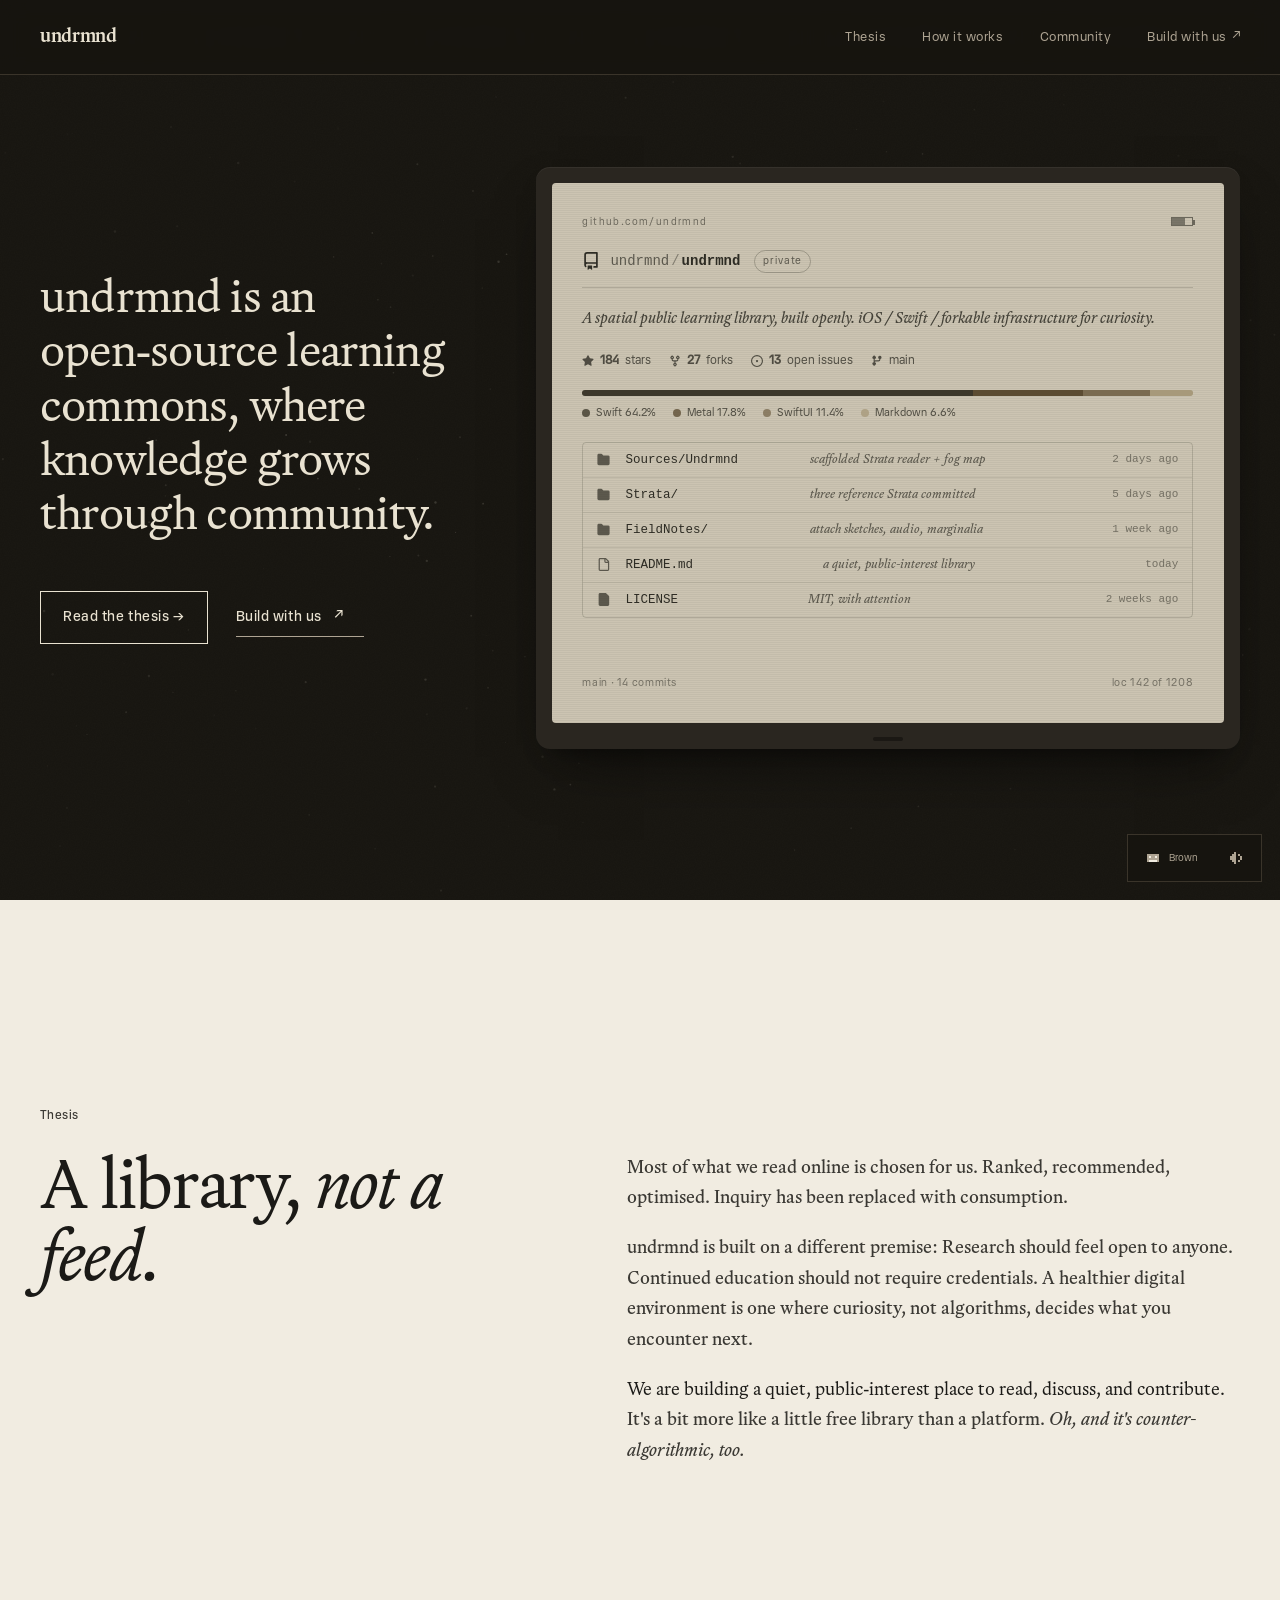
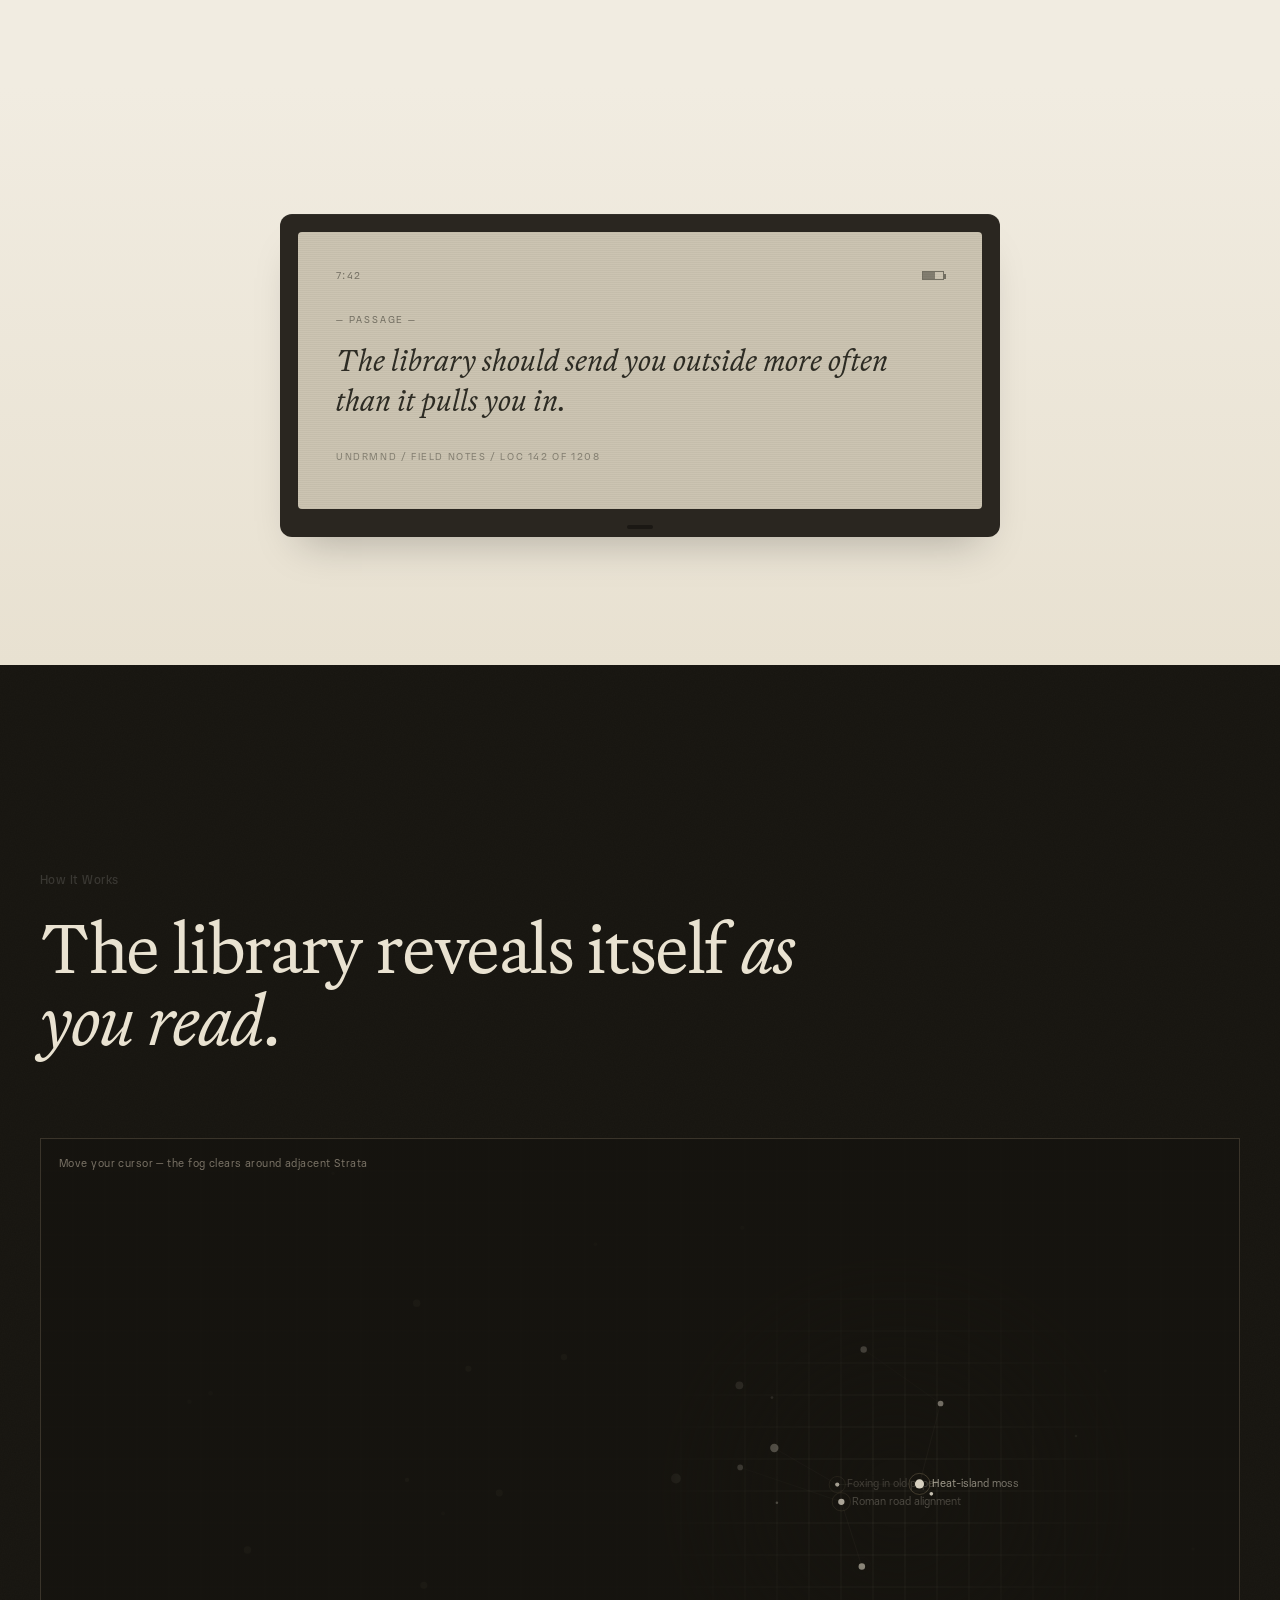
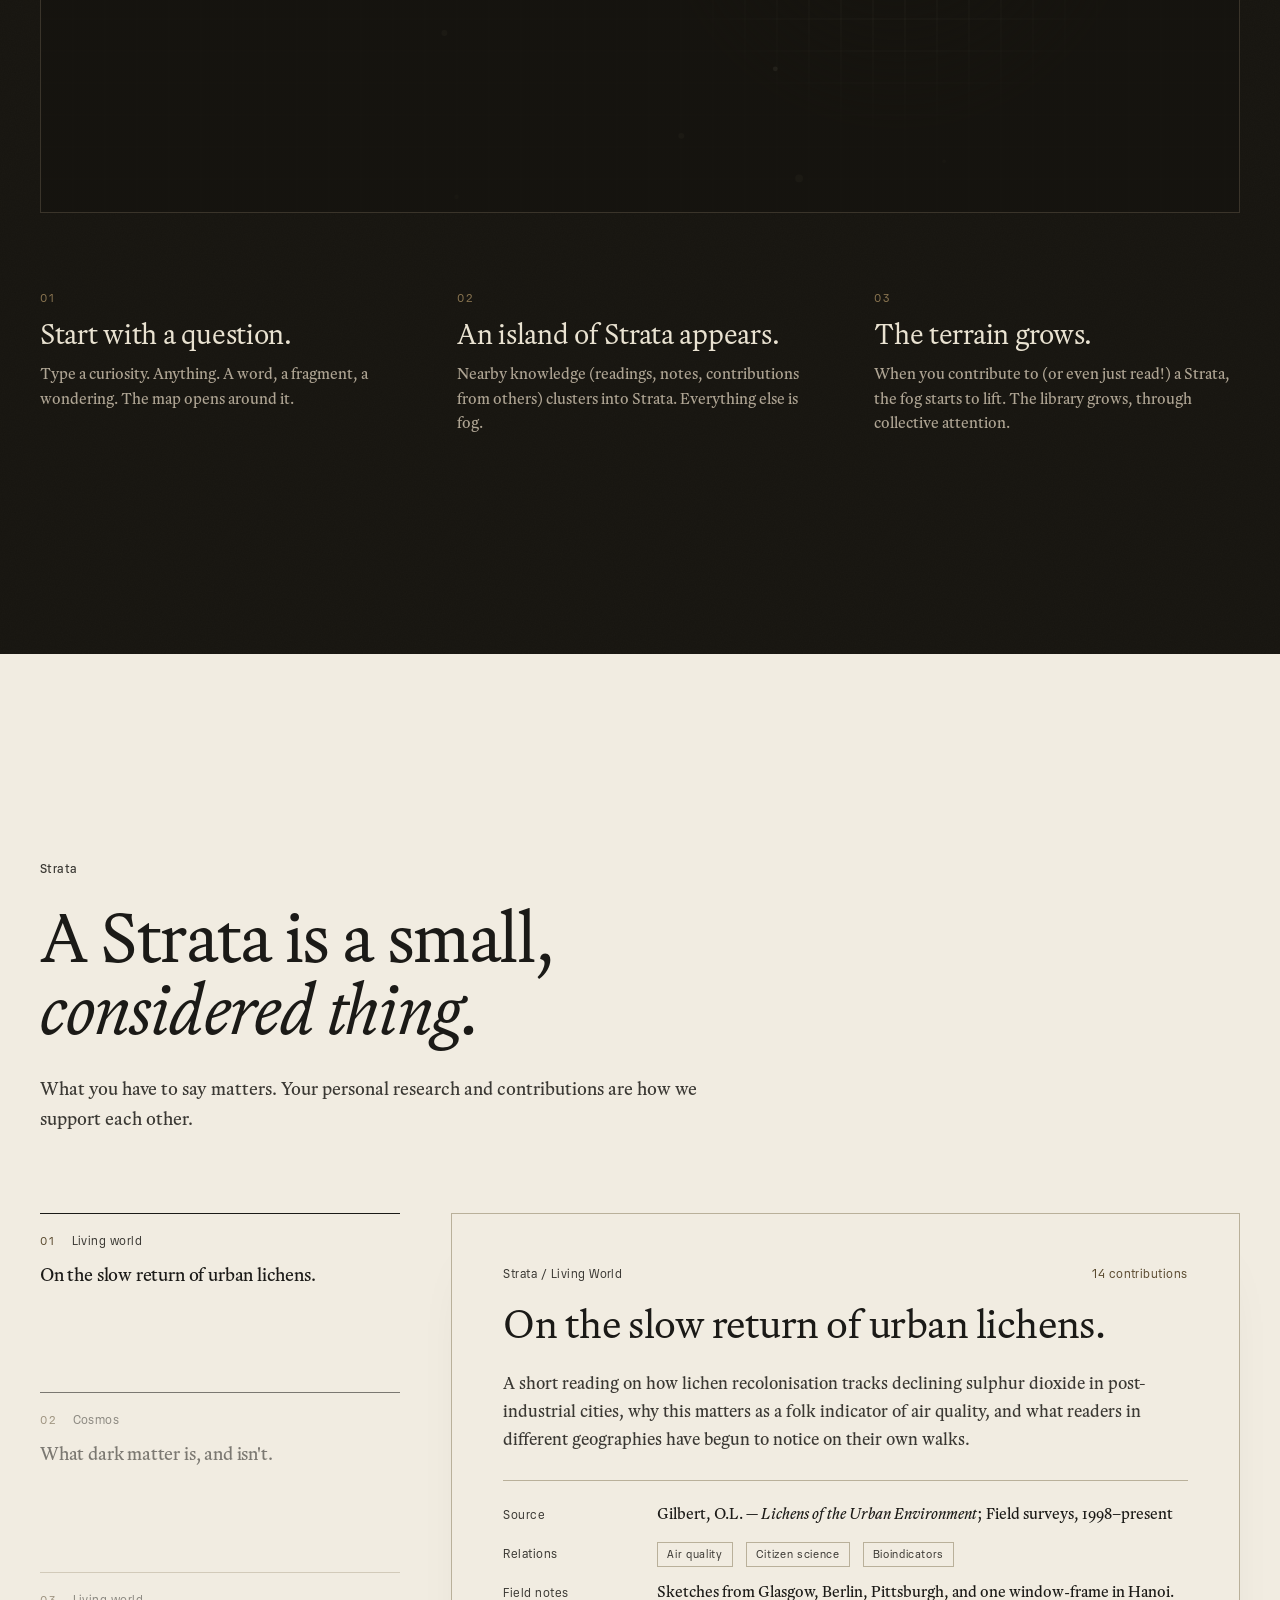
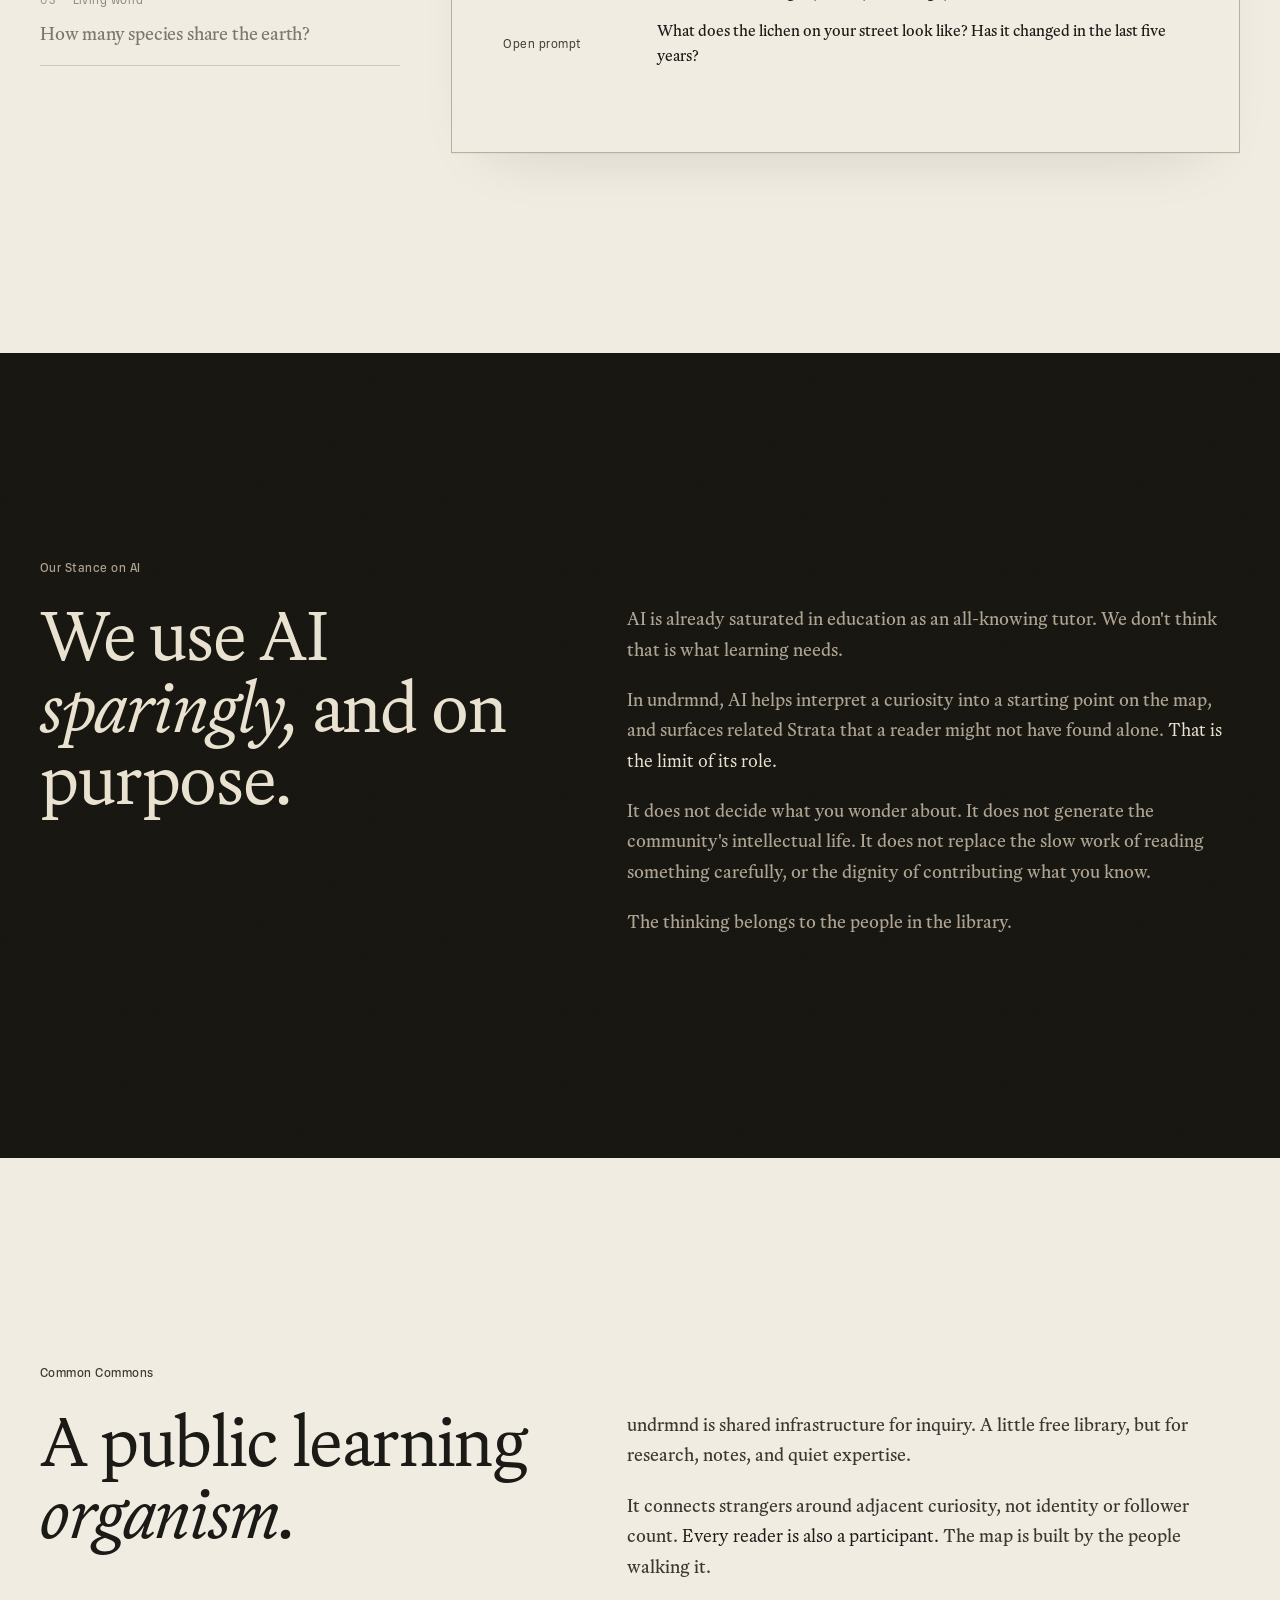
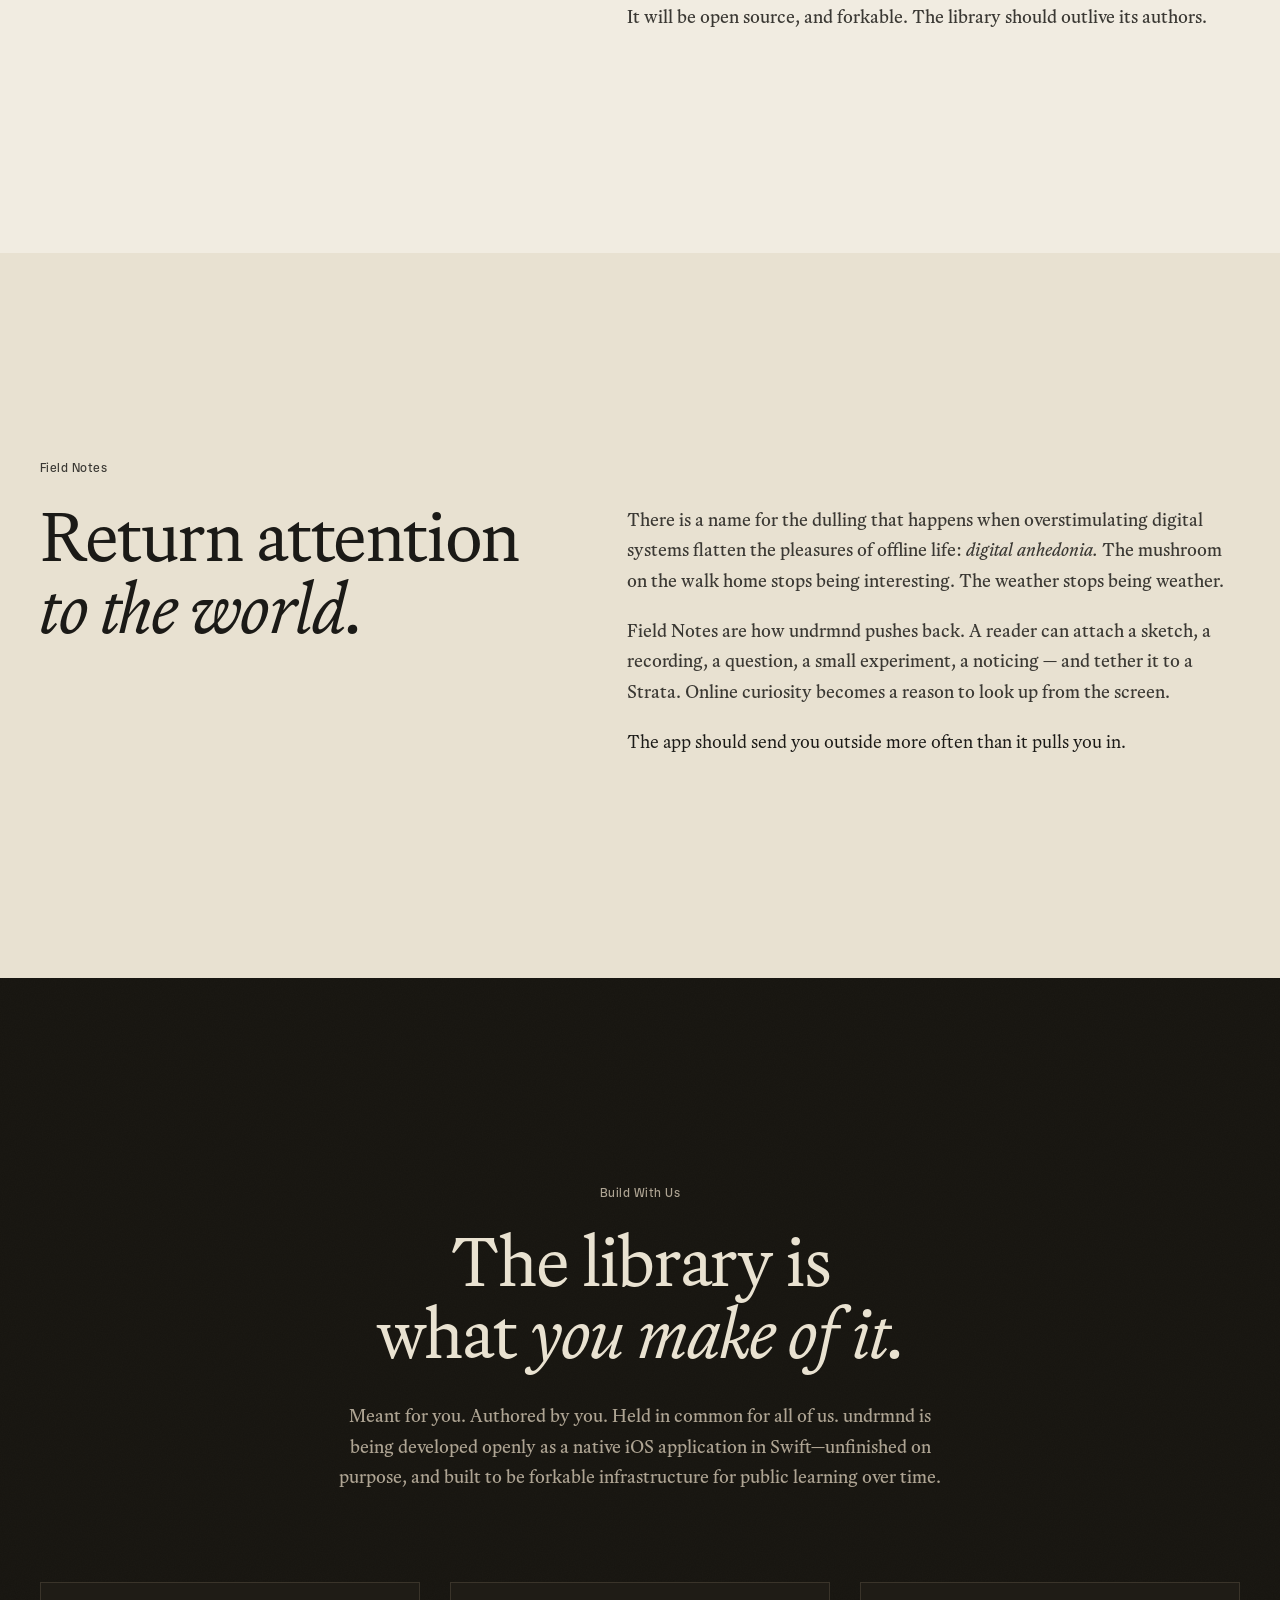
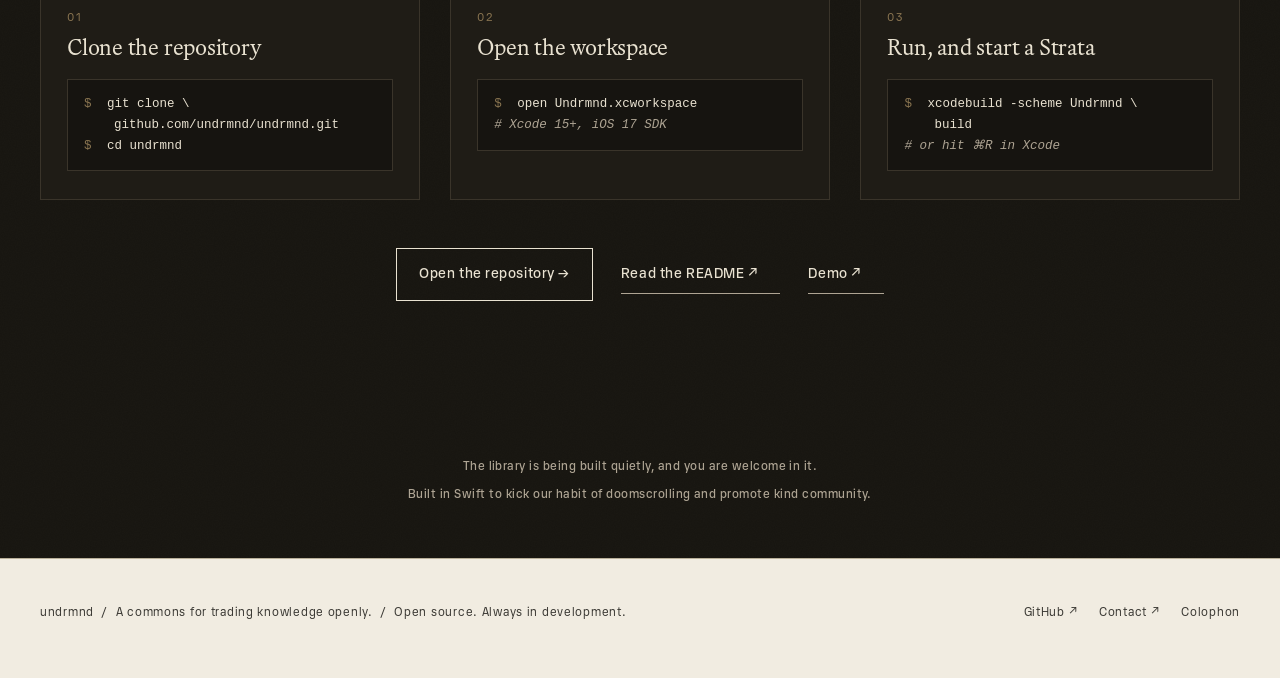
==== index.html @ 3b2a90cb "Initial commit for marketing site" ====
<!doctype html>
<html lang="en">
<head>
  <meta charset="utf-8" />
  <meta name="viewport" content="width=device-width, initial-scale=1" />
  <meta author="Erica Remmele" />
  <title>undrmnd « a public learning commons</title>
  <meta name="description" content="Knowledge should be free and accessible. Undrmnd is a counter-algorithmic tool to build a common commons. Fork it, add to it, rewrite it." />
  <meta property="og:title" content="undrmnd « a public learning commons" />
  <meta property="og:description" content="Knowledge should be free and accessible. A counter-algorithmic tool to build a common commons. Built in Swift." />
  <meta property="og:type" content="website" />
  <link rel="preload" as="font" type="font/woff2" href="./fonts/MDLorien-Book.woff2" crossorigin />
  <link rel="preload" as="font" type="font/woff2" href="./fonts/MDLorien-Regular.woff2" crossorigin />
  <link rel="preload" as="font" type="font/woff2" href="./fonts/MDUI-Regular.woff2" crossorigin />
  <link rel="stylesheet" href="./styles.css" />
  <link rel="icon" type="image/x-icon" href="./favicon.ico">
</head>
<body>

<!-- ===== Header ===== -->
<header class="site-header" id="site-header">
  <div class="container">
    <nav class="nav" aria-label="Primary">
      <a href="#top" class="logo" aria-label="undrmnd home">undrmnd</a>
      <div class="nav-links" role="list">
        <a href="#thesis">Thesis</a>
        <a href="#how">How it works</a>
        <a href="#community">Community</a>
        <a href="#build" class="gh">Build with us <span class="nav-arrow">↗</span></a>
      </div>
    </nav>
  </div>
</header>

<!-- //////// Hero //////// -->
<section class="hero" id="top">
  <canvas id="hero-fog" aria-hidden="true"></canvas>
  <div class="container">
    <div class="hero-grid">
      <div class="hero-text">

        <h1 class="hero-blurb reveal">
          undrmnd is an open&#8209;source learning commons, where knowledge grows through community.</span>
        </h1>

        <div class="cta-row reveal">
          <a class="btn btn-on-dark" href="#thesis">Read the thesis →</a>
          <a class="btn btn-ghost btn-on-dark" href="#build">Build with us <span class="nav-arrow">↗</span></a>
        </div>
      </div>

      <div class="hero-kindle reveal" aria-label="Repository preview">
        <div class="kindle">
          <div class="kindle-screen">
            <div class="k-status">
              <span>github.com/undrmnd</span>
              <span class="k-batt"><span class="k-batt-bar" style="width:62%"></span></span>
            </div>

            <div class="k-repo-head">
              <!-- repo octicon -->
              <svg class="k-octicon" viewBox="0 0 16 16" aria-hidden="true" fill="currentColor">
                <path d="M2 2.5A2.5 2.5 0 0 1 4.5 0h8.75a.75.75 0 0 1 .75.75v12.5a.75.75 0 0 1-.75.75h-2.5a.75.75 0 0 1 0-1.5h1.75v-2h-8a1 1 0 0 0-.714 1.7.75.75 0 1 1-1.072 1.05A2.495 2.495 0 0 1 2 11.5Zm10.5-1h-8a1 1 0 0 0-1 1v6.708A2.49 2.49 0 0 1 4.5 9h8ZM5 12.25a.25.25 0 0 1 .25-.25h3.5a.25.25 0 0 1 .25.25v3.25a.25.25 0 0 1-.4.2l-1.45-1.087a.25.25 0 0 0-.3 0L5.4 15.7a.25.25 0 0 1-.4-.2Z"/>
              </svg>
              <span class="k-repo-path"><span class="k-org">undrmnd</span><span class="k-slash">/</span><span class="k-name">undrmnd</span></span>
              <span class="k-repo-vis">private</span>
            </div>

            <p class="k-desc">A spatial public learning library, built openly. iOS / Swift / forkable infrastructure for curiosity.</p>

            <div class="k-meta-row">
              <span class="k-stat">
                <svg viewBox="0 0 16 16" fill="currentColor" aria-hidden="true"><path d="M8 .25a.75.75 0 0 1 .673.418l1.882 3.815 4.21.612a.75.75 0 0 1 .416 1.279l-3.046 2.97.719 4.192a.75.75 0 0 1-1.088.791L8 12.347l-3.766 1.98a.75.75 0 0 1-1.088-.79l.72-4.194L.818 6.374a.75.75 0 0 1 .416-1.28l4.21-.611L7.327.668A.75.75 0 0 1 8 .25Z"/></svg>
                <strong>184</strong> stars
              </span>
              <span class="k-stat">
                <svg viewBox="0 0 16 16" fill="currentColor" aria-hidden="true"><path d="M5 5.372v.878c0 .414.336.75.75.75h4.5a.75.75 0 0 0 .75-.75v-.878a2.25 2.25 0 1 1 1.5 0v.878a2.25 2.25 0 0 1-2.25 2.25h-1.5v2.128a2.251 2.251 0 1 1-1.5 0V8.5h-1.5A2.25 2.25 0 0 1 3.5 6.25v-.878a2.25 2.25 0 1 1 1.5 0ZM5 3.25a.75.75 0 1 0-1.5 0 .75.75 0 0 0 1.5 0Zm6.75.75a.75.75 0 1 0 0-1.5.75.75 0 0 0 0 1.5Zm-3 8.75a.75.75 0 1 0-1.5 0 .75.75 0 0 0 1.5 0Z"/></svg>
                <strong>27</strong> forks
              </span>
              <span class="k-stat">
                <svg viewBox="0 0 16 16" fill="currentColor" aria-hidden="true"><path d="M8 9.5a1.5 1.5 0 1 0 0-3 1.5 1.5 0 0 0 0 3Z"/><path d="M8 0a8 8 0 1 1 0 16A8 8 0 0 1 8 0ZM1.5 8a6.5 6.5 0 1 0 13 0 6.5 6.5 0 0 0-13 0Z"/></svg>
                <strong>13</strong> open issues
              </span>
              <span class="k-stat">
                <svg viewBox="0 0 16 16" fill="currentColor" aria-hidden="true"><path d="M9.5 3.25a2.25 2.25 0 1 1 3 2.122V6A2.5 2.5 0 0 1 10 8.5H6a1 1 0 0 0-1 1v.128a2.251 2.251 0 1 1-1.5 0V5.372a2.25 2.25 0 1 1 1.5 0v1.836A2.493 2.493 0 0 1 6 7h4a1 1 0 0 0 1-1v-.628A2.25 2.25 0 0 1 9.5 3.25Z"/></svg>
                main
              </span>
            </div>

            <div>
              <div class="k-lang-bar" aria-hidden="true">
                <span style="width:64%; background:#3a3527;"></span>
                <span style="width:18%; background:#5a4a2f;"></span>
                <span style="width:11%; background:#7a6a4e;"></span>
                <span style="width:7%;  background:#a99a7a;"></span>
              </div>
              <div class="k-lang-legend">
                <span><span class="dot" style="background:#3a3527;"></span>Swift 64.2%</span>
                <span><span class="dot" style="background:#5a4a2f;"></span>Metal 17.8%</span>
                <span><span class="dot" style="background:#7a6a4e;"></span>SwiftUI 11.4%</span>
                <span><span class="dot" style="background:#a99a7a;"></span>Markdown 6.6%</span>
              </div>
            </div>

            <div class="k-tree" role="list" aria-label="Recent activity">
              <div class="k-tree-row" role="listitem">
                <svg viewBox="0 0 16 16" fill="currentColor" aria-hidden="true"><path d="M.513 1.513A1.75 1.75 0 0 1 1.75 1h3.5c.55 0 1.07.26 1.4.7l.9 1.2a.25.25 0 0 0 .2.1H13.75A1.75 1.75 0 0 1 15.5 4.75v8.5A1.75 1.75 0 0 1 13.75 15H2.25A1.75 1.75 0 0 1 .5 13.25V2.75c0-.464.184-.91.513-1.237Z"/></svg>
                <span class="k-tree-name">Sources/Undrmnd</span>
                <span class="k-tree-msg">scaffolded Strata reader + fog map</span>
                <span class="k-tree-time">2 days ago</span>
              </div>
              <div class="k-tree-row" role="listitem">
                <svg viewBox="0 0 16 16" fill="currentColor" aria-hidden="true"><path d="M.513 1.513A1.75 1.75 0 0 1 1.75 1h3.5c.55 0 1.07.26 1.4.7l.9 1.2a.25.25 0 0 0 .2.1H13.75A1.75 1.75 0 0 1 15.5 4.75v8.5A1.75 1.75 0 0 1 13.75 15H2.25A1.75 1.75 0 0 1 .5 13.25V2.75c0-.464.184-.91.513-1.237Z"/></svg>
                <span class="k-tree-name">Strata/</span>
                <span class="k-tree-msg">three reference Strata committed</span>
                <span class="k-tree-time">5 days ago</span>
              </div>
              <div class="k-tree-row" role="listitem">
                <svg viewBox="0 0 16 16" fill="currentColor" aria-hidden="true"><path d="M.513 1.513A1.75 1.75 0 0 1 1.75 1h3.5c.55 0 1.07.26 1.4.7l.9 1.2a.25.25 0 0 0 .2.1H13.75A1.75 1.75 0 0 1 15.5 4.75v8.5A1.75 1.75 0 0 1 13.75 15H2.25A1.75 1.75 0 0 1 .5 13.25V2.75c0-.464.184-.91.513-1.237Z"/></svg>
                <span class="k-tree-name">FieldNotes/</span>
                <span class="k-tree-msg">attach sketches, audio, marginalia</span>
                <span class="k-tree-time">1 week ago</span>
              </div>
              <div class="k-tree-row" role="listitem">
                <svg viewBox="0 0 16 16" fill="currentColor" aria-hidden="true"><path d="M2 1.75C2 .784 2.784 0 3.75 0h6.586c.464 0 .909.184 1.237.513l2.914 2.914c.329.328.513.773.513 1.237v9.586A1.75 1.75 0 0 1 13.25 16h-9.5A1.75 1.75 0 0 1 2 14.25Zm1.75-.25a.25.25 0 0 0-.25.25v12.5a.25.25 0 0 0 .25.25h9.5a.25.25 0 0 0 .25-.25V6h-2.75A1.75 1.75 0 0 1 9 4.25V1.5Zm6.75.062V4.25c0 .138.112.25.25.25h2.688l-.011-.013-2.914-2.914-.013-.011Z"/></svg>
                <span class="k-tree-name">README.md</span>
                <span class="k-tree-msg">a quiet, public-interest library</span>
                <span class="k-tree-time">today</span>
              </div>
              <div class="k-tree-row" role="listitem">
                <svg viewBox="0 0 16 16" fill="currentColor" aria-hidden="true"><path d="M2 1.75C2 .784 2.784 0 3.75 0h6.586c.464 0 .909.184 1.237.513l2.914 2.914c.329.328.513.773.513 1.237v9.586A1.75 1.75 0 0 1 13.25 16h-9.5A1.75 1.75 0 0 1 2 14.25Z"/></svg>
                <span class="k-tree-name">LICENSE</span>
                <span class="k-tree-msg">MIT, with attention</span>
                <span class="k-tree-time">2 weeks ago</span>
              </div>
            </div>

            <div class="k-foot">
              <span>main · 14 commits</span>
              <span>loc 142 of 1208</span>
            </div>
          </div>
        </div>
      </div>
    </div>
  </div>
</section>

<!-- //////// Thesis //////// -->
<section id="thesis">
  <div class="container">
    <div class="section-head">
      <span class="label">Thesis</span>
    </div>
    <div class="two-col">
      <h2 class="section-title reveal">A library, <span class="it">not a feed.</span></h2>
      <div class="section-body reveal">
        <p>Most of what we read online is chosen for us. Ranked, recommended, optimised. Inquiry has been replaced with consumption.</p>
        <p>undrmnd is built on a different premise: Research should feel open to anyone. Continued education should not require credentials. A healthier digital environment is one where curiosity, not algorithms, decides what you encounter next.</p>
        <p><strong>We are building a quiet, public&#8209;interest place to read, discuss, and contribute.</strong> It's a bit more like a little free library than a platform. <i>Oh, and it's counter-algorithmic, too.</i></p>
      </div>
    </div>
  </div>
</section>

<!-- //////// Paperwhite Interstitial //////// -->
<section class="paperwhite" id="paperwhite" aria-label="A note on attention">
  <div class="container">
    <div class="paperwhite-frame">
      <div class="pw-screen">
        <div class="pw-status">
          <span class="pw-time">7:42</span>
          <span class="pw-batt">
            <span class="pw-batt-bar" style="width:62%"></span>
          </span>
        </div>
        <p class="pw-eyebrow">— passage —</p>
        <p class="pw-quote">
          <em>The library should send you outside more often than it pulls you in.</em>
        </p>
        <p class="pw-meta">undrmnd / field notes / loc 142 of 1208</p>
      </div>
    </div>
  </div>
</section>

<!-- //////// How it works ayooo //////// -->
<section id="how" class="howitworks dark">
  <div class="container">
    <div class="section-head">
      <span class="label">How It Works</span>
    </div>
    <h2 class="section-title reveal">The library reveals itself <span class="it">as you read.</span></h2>

    <div class="canvas-wrap reveal" id="map-wrap">
      <canvas id="map"></canvas>
      <div class="canvas-hint">Move your cursor — the fog clears around adjacent Strata</div>
    </div>

    <div class="steps">
      <div class="step reveal">
        <div class="num">01</div>
        <h3>Start with a question.</h3>
        <p>Type a curiosity. Anything. A word, a fragment, a wondering. The map opens around it.</p>
      </div>
      <div class="step reveal">
        <div class="num">02</div>
        <h3>An island of Strata appears.</h3>
        <p>Nearby knowledge (readings, notes, contributions from others) clusters into Strata. Everything else is fog.</p>
      </div>
      <div class="step reveal">
        <div class="num">03</div>
        <h3>The terrain grows.</h3>
        <p>When you contribute to (or even just read!) a Strata, the fog starts to lift. The library grows, through collective attention.</p>
      </div>
    </div>
  </div>
</section>

<!-- //////// Strata anatomy cards //////// -->
<section id="strata">
  <div class="container">
    <div class="section-head">
      <span class="label">Strata</span>
    </div>
    <div class="strata-intro">
      <h2 class="section-title reveal">A Strata is a small, <span class="it">considered thing.</span></h2>
      <p class="section-body reveal" style="margin-top:24px;">
        What you have to say matters. Your personal research and contributions are how we support each other.
      </p>
    </div>

    <div class="strata-stack reveal" id="strata-stack" data-active="0">
      <button class="strata-tab" data-i="0" aria-pressed="true">
        <span class="strata-tab-num">01</span>
        <span class="strata-tab-cat">Living world</span>
        <span class="strata-tab-title">On the slow return of urban lichens.</span>
      </button>
      <button class="strata-tab" data-i="1" aria-pressed="false">
        <span class="strata-tab-num">02</span>
        <span class="strata-tab-cat">Cosmos</span>
        <span class="strata-tab-title">What dark matter is, and isn't.</span>
      </button>
      <button class="strata-tab" data-i="2" aria-pressed="false">
        <span class="strata-tab-num">03</span>
        <span class="strata-tab-cat">Living world</span>
        <span class="strata-tab-title">How many species share the earth?</span>
      </button>

      <div class="strata-cards">
        <article class="strata-card is-active" data-i="0" aria-labelledby="strata-title-0">
          <div class="strata-card-head">
            <span class="strata-label">Strata / Living World</span>
            <span class="strata-status">14 contributions</span>
          </div>
          <h3 id="strata-title-0">On the slow return of urban lichens.</h3>
          <p class="summary">
            A short reading on how lichen recolonisation tracks declining sulphur dioxide in post-industrial cities, why this matters as a folk indicator of air quality, and what readers in different geographies have begun to notice on their own walks.
          </p>
          <dl class="strata-meta">
            <dt>Source</dt>
            <dd>Gilbert, O.L. — <em>Lichens of the Urban Environment</em>; Field surveys, 1998–present</dd>
            <dt>Relations</dt>
            <dd>
              <span class="tag">Air quality</span>
              <span class="tag">Citizen science</span>
              <span class="tag">Bioindicators</span>
            </dd>
            <dt>Field notes</dt>
            <dd>Sketches from Glasgow, Berlin, Pittsburgh, and one window&#8209;frame in Hanoi.</dd>
            <dt>Open prompt</dt>
            <dd>What does the lichen on your street look like? Has it changed in the last five years?</dd>
          </dl>
        </article>

        <article class="strata-card" data-i="1" aria-labelledby="strata-title-1">
          <div class="strata-card-head">
            <span class="strata-label">Strata / Cosmos</span>
            <span class="strata-status">31 contributions</span>
          </div>
          <h3 id="strata-title-1">What dark matter is, <span class="it">and isn't.</span></h3>
          <p class="summary">
            A reader-friendly walk through the rotational anomalies of galaxies, the gravitational lensing evidence, and why most physicists think the universe is mostly something we have not yet directly seen — without claiming we already know what it is.
          </p>
          <dl class="strata-meta">
            <dt>Source</dt>
            <dd>Rubin &amp; Ford, 1970; Planck Collaboration, 2018; ongoing reviews</dd>
            <dt>Relations</dt>
            <dd>
              <span class="tag">Cosmology</span>
              <span class="tag">Galaxy rotation</span>
              <span class="tag">MACHOs / WIMPs</span>
            </dd>
            <dt>Field notes</dt>
            <dd>Backyard astronomy logs, a school telescope club's group sketches, one contributed thesis chapter.</dd>
            <dt>Open prompt</dt>
            <dd>What's the smallest, clearest analogy you've heard for "we measure it, but we cannot see it"?</dd>
          </dl>
        </article>

        <article class="strata-card" data-i="2" aria-labelledby="strata-title-2">
          <div class="strata-card-head">
            <span class="strata-label">Strata / Living World</span>
            <span class="strata-status">22 contributions</span>
          </div>
          <h3 id="strata-title-2">How many species <span class="it">share the earth?</span></h3>
          <p class="summary">
            We have described roughly two million; estimates of the total range from eight million to a trillion once microbes are counted. A short reading on what "species" even means across kingdoms, why the number keeps moving, and how amateur naturalists keep adding to it.
          </p>
          <dl class="strata-meta">
            <dt>Source</dt>
            <dd>Mora et al., 2011; Locey &amp; Lennon, 2016; Catalogue of Life</dd>
            <dt>Relations</dt>
            <dd>
              <span class="tag">Biodiversity</span>
              <span class="tag">Taxonomy</span>
              <span class="tag">Citizen science</span>
            </dd>
            <dt>Field notes</dt>
            <dd>iNaturalist crossovers, one mycology walk transcript, a reader's pond&#8209;water microscope photos.</dd>
            <dt>Open prompt</dt>
            <dd>Which species in your neighbourhood would you bet has never been formally described?</dd>
          </dl>
        </article>
      </div>
    </div>
  </div>
</section>

<!-- //////// AI Note //////// -->
<section id="position" class="dark">
  <div class="container">
    <div class="section-head">
      <span class="label dark-label">Our Stance on AI</span>
    </div>
    <div class="two-col">
      <h2 class="section-title reveal">We use AI <span class="it">sparingly,</span> and on purpose.</h2>
      <div class="section-body reveal">
        <p>AI is already saturated in education as an all-knowing tutor. We don't think that is what learning needs.</p>
        <p>In undrmnd, AI helps interpret a curiosity into a starting point on the map, and surfaces related Strata that a reader might not have found alone. <strong>That is the limit of its role.</strong></p>
        <p>It does not decide what you wonder about. It does not generate the community's intellectual life. It does not replace the slow work of reading something carefully, or the dignity of contributing what you know.</p>
        <p>The thinking belongs to the people in the library.</p>
      </div>
    </div>
  </div>
</section>

<!-- //////// Community commons //////// -->
<section id="community">
  <div class="container">
    <div class="section-head">
      <span class="label">Common Commons</span>
    </div>
    <div class="two-col">
      <h2 class="section-title reveal">A public learning <span class="it">organism.</span></h2>
      <div class="section-body reveal">
        <p>undrmnd is shared infrastructure for inquiry. A little free library, but for research, notes, and quiet expertise.</p>
        <p>It connects strangers around adjacent curiosity, not identity or follower count. <strong>Every reader is also a participant.</strong> The map is built by the people walking it.</p>
        <p>It will be open source, and forkable. The library should outlive its authors.</p>
      </div>
    </div>
  </div>
</section>

<!-- //////// Field Notes //////// -->
<section id="fieldnotes" class="fieldnotes">
  <div class="container">
    <div class="section-head">
      <span class="label">Field Notes</span>
    </div>
    <div class="two-col">
      <h2 class="section-title reveal">Return attention <span class="it">to the world.</span></h2>
      <div class="section-body reveal">
        <p>There is a name for the dulling that happens when overstimulating digital systems flatten the pleasures of offline life: <em>digital anhedonia.</em> The mushroom on the walk home stops being interesting. The weather stops being weather.</p>
        <p>Field Notes are how undrmnd pushes back. A reader can attach a sketch, a recording, a question, a small experiment, a noticing — and tether it to a Strata. Online curiosity becomes a reason to look up from the screen.</p>
        <p><strong>The app should send you outside more often than it pulls you in.</strong></p>
      </div>
    </div>
  </div>
</section>

<!-- //////// Build with us //////// -->
<section id="build" class="dark build-section">
  <div class="container">
    <div class="section-head build-head">
      <span class="label dark-label">Build With Us</span>
    </div>

    <h2 class="section-title reveal build-title">
      The library is what <span class="it">you make of it.</span>
    </h2>
    <p class="section-body reveal build-body">
      Meant for you. Authored by you. Held in common for all of us. undrmnd is being developed openly as a native iOS application in Swift—unfinished on purpose, and built to be forkable infrastructure for public learning over time.
    </p>

    <div class="build-grid reveal">
      <div class="build-step">
        <span class="build-num">01</span>
        <h4>Clone the repository</h4>
        <pre class="terminal" aria-label="git clone command"><span class="prompt">$</span> git clone \
    github.com/undrmnd/undrmnd.git
<span class="prompt">$</span> cd undrmnd</pre>
      </div>
      <div class="build-step">
        <span class="build-num">02</span>
        <h4>Open the workspace</h4>
        <pre class="terminal"><span class="prompt">$</span> open Undrmnd.xcworkspace
<span class="comment"># Xcode 15+, iOS 17 SDK</span></pre>
      </div>
      <div class="build-step">
        <span class="build-num">03</span>
        <h4>Run, and start a Strata</h4>
        <pre class="terminal"><span class="prompt">$</span> xcodebuild -scheme Undrmnd \
    build
<span class="comment"># or hit ⌘R in Xcode</span></pre>
      </div>
    </div>

    <div class="cta-row reveal">
      <a class="btn btn-on-dark" href="#" data-link="repo">Open the repository →</a>
      <a class="btn btn-ghost btn-on-dark" href="#" data-link="readme">Read the README ↗</a>
      <a class="btn btn-ghost btn-on-dark" href="#" data-link="issues">Demo ↗</a>
    </div>

    
  </div>
  <div class="section-head build-head" style="padding-top:150px;margin-bottom:-150px;">
    <span class="label dark-label">The library is being built quietly, <span class="it">and you are welcome in it.</span></br> Built in Swift to kick our habit of doomscrolling and promote kind community.</span>
  </div>

</section>

<!-- //////// Footer //////// -->
<footer class="site-footer">
  <div class="container">
    <div class="footer-row">
      <span>undrmnd &nbsp;/&nbsp; A commons for trading knowledge openly. &nbsp;/&nbsp; Open source. Always in development. </span>
      <span>
        <a href="#" data-link="repo" style="margin-right:18px;">GitHub ↗</a>
        <a href="mailto:hello@undrmnd.app" style="margin-right:18px;">Contact ↗</a>
        <a href="#">Colophon</a>
      </span>
    </div>
  </div>
</footer>

<!-- //////// Sound dock (ty @smallbits) //////// -->
<div class="sound-dock" id="sound-dock" role="group" aria-label="Ambient sound">
  <button class="sd-btn sd-track" id="sd-track" data-track="brown" aria-label="Switch track">
    <!-- 8x8 pixel cassette / track swap glyph -->
    <svg viewBox="0 0 8 8" class="pix" aria-hidden="true">
      <rect x="1" y="2" width="6" height="4"/>
      <rect x="2" y="3" width="1" height="1" fill="var(--paper)"/>
      <rect x="5" y="3" width="1" height="1" fill="var(--paper)"/>
      <rect x="2" y="5" width="4" height="1" fill="var(--paper)"/>
    </svg>
    <span class="sd-label" id="sd-track-label">Brown</span>
  </button>
  <button class="sd-btn sd-mute" id="sd-mute" aria-pressed="false" aria-label="Mute ambient">
    <!-- speaker on (will swap to mute) -->
    <svg viewBox="0 0 8 8" class="pix pix-on" aria-hidden="true">
      <rect x="1" y="3" width="1" height="2"/>
      <rect x="2" y="2" width="1" height="4"/>
      <rect x="3" y="1" width="1" height="6"/>
      <rect x="5" y="2" width="1" height="1"/>
      <rect x="6" y="3" width="1" height="2"/>
      <rect x="5" y="5" width="1" height="1"/>
    </svg>
    <svg viewBox="0 0 8 8" class="pix pix-off" aria-hidden="true">
      <rect x="1" y="3" width="1" height="2"/>
      <rect x="2" y="2" width="1" height="4"/>
      <rect x="3" y="1" width="1" height="6"/>
      <rect x="5" y="2" width="1" height="1"/>
      <rect x="6" y="3" width="1" height="1"/>
      <rect x="6" y="4" width="1" height="1"/>
      <rect x="5" y="5" width="1" height="1"/>
      <rect x="5" y="3" width="1" height="1" fill="var(--paper)"/>
    </svg>
  </button>
</div>

<audio id="audio-horizons" src="./audio/horizons-embrace.m4a" loop preload="auto"></audio>

<script src="./script.js" defer></script>
<script data-pplx-inline-edit>
(function () {
  if (window === window.top) return;

  const allowedParentOrigins = ["https://www.undrmnd.com","https://undrmnd.com"];
  const MAX_FONT_BYTES = 500 * 1024;
  const MAX_TOTAL_FONT_BYTES = 2 * 1024 * 1024;
  let scrollForwarding = false;
  let scrollRaf = 0;
  let trustedTopOrigin = null;

  function matchesAllowedOrigin(origin) {
    if (!origin) return false;
    for (const entry of allowedParentOrigins) {
      if (!entry.includes("*")) {
        if (entry === origin) return true;
        continue;
      }
      const pattern = new RegExp(
        "^" +
          entry.replace(/[.+?^${}()|[\]\\]/g, "\\$&").replace(/\*/g, "[^.]+") +
          "$",
      );
      if (pattern.test(origin)) return true;
    }
    return false;
  }

  function getTrustedParentOrigin(event) {
    const forwardedParentOrigin =
      typeof event.data.parentOrigin === "string" ? event.data.parentOrigin : null;
    const parentOrigin = event.origin === "null" ? forwardedParentOrigin : event.origin;
    return matchesAllowedOrigin(parentOrigin) ? parentOrigin : null;
  }

  function postToTrustedTop(message) {
    if (!trustedTopOrigin) return;
    try {
      window.top.postMessage(message, trustedTopOrigin);
    } catch (_error) {}
  }

  function inlineAll(original, clone) {
    if (original.nodeType !== 1 || clone.nodeType !== 1) return;

    try {
      const computedStyle = getComputedStyle(original);
      const serialized = computedStyle.cssText;
      if (serialized) {
        clone.style.cssText = serialized;
      } else {
        const parts = new Array(computedStyle.length);
        for (let index = 0; index < computedStyle.length; index += 1) {
          const property = computedStyle[index];
          parts[index] = `${property}:${computedStyle.getPropertyValue(property)};`;
        }
        clone.style.cssText = parts.join("");
      }
    } catch (_error) {}

    const originalChildren = original.children;
    const clonedChildren = clone.children;
    for (
      let index = 0;
      index < originalChildren.length && index < clonedChildren.length;
      index += 1
    ) {
      inlineAll(originalChildren[index], clonedChildren[index]);
    }
  }

  function extractFontUrl(srcValue) {
    const matches = [
      ...srcValue.matchAll(
        /url\(["']?([^"')]+)["']?\)(?:\s*format\(["']?([^"')]+)["']?\))?/gi,
      ),
    ];
    if (matches.length === 0) return null;
    const woff2 = matches.find((m) => m[2] && m[2].toLowerCase().includes("woff2"));
    if (woff2) return woff2[1];
    const woff = matches.find((m) => m[2] && m[2].toLowerCase().includes("woff"));
    if (woff) return woff[1];
    return matches[0][1];
  }

  const fontDataUriCache = new Map();
  const SRC_DECLARATION_RE = /src\s*:\s*[^;}]+/i;

  async function fetchAsDataUri(url) {
    if (fontDataUriCache.has(url)) return fontDataUriCache.get(url);
    let dataUri = null;
    try {
      const response = await fetch(url, { mode: "cors", credentials: "omit" });
      if (response.ok) {
        const blob = await response.blob();
        if (blob.size <= MAX_FONT_BYTES) {
          dataUri = await new Promise((resolve) => {
            const reader = new FileReader();
            reader.onloadend = () =>
              resolve(typeof reader.result === "string" ? reader.result : null);
            reader.onerror = () => resolve(null);
            reader.readAsDataURL(blob);
          });
        }
      }
    } catch (_error) {
      dataUri = null;
    }
    fontDataUriCache.set(url, dataUri);
    return dataUri;
  }

  function collectFontFaceRuleTexts() {
    const rules = [];
    for (const sheet of document.styleSheets) {
      let cssRules;
      try {
        cssRules = sheet.cssRules;
      } catch (_error) {
        continue;
      }
      if (!cssRules) continue;
      for (const rule of cssRules) {
        const cssText = rule.cssText || "";
        if (cssText.startsWith("@font-face")) rules.push(cssText);
      }
    }
    return rules;
  }

  async function buildInlinedFontCss() {
    const ruleTexts = collectFontFaceRuleTexts();
    if (ruleTexts.length === 0) return null;

    const resolved = ruleTexts.map((cssText) => {
      if (!SRC_DECLARATION_RE.test(cssText)) return null;
      const srcMatch = cssText.match(/src\s*:\s*([^;}]+)[;}]/i);
      if (!srcMatch) return null;
      const url = extractFontUrl(srcMatch[1]);
      if (!url) return null;
      try {
        return { cssText, url: new URL(url, document.baseURI).href };
      } catch (_error) {
        return null;
      }
    });

    const dataUris = await Promise.all(
      resolved.map((entry) => (entry ? fetchAsDataUri(entry.url) : Promise.resolve(null))),
    );

    const inlined = [];
    let totalBytes = 0;
    for (let index = 0; index < resolved.length; index += 1) {
      const entry = resolved[index];
      const dataUri = dataUris[index];
      if (!entry || !dataUri) continue;
      const approxBytes = dataUri.length * 0.75;
      if (totalBytes + approxBytes > MAX_TOTAL_FONT_BYTES) break;
      totalBytes += approxBytes;
      inlined.push(entry.cssText.replace(SRC_DECLARATION_RE, `src: url("${dataUri}")`));
    }
    return inlined.length > 0 ? inlined.join("\n") : null;
  }

  function stripExternal(clone) {
    const images = clone.querySelectorAll("img");
    for (let index = 0; index < images.length; index += 1) {
      const src = images[index].getAttribute("src");
      if (src && !src.startsWith("data:")) images[index].removeAttribute("src");
    }

    const elements = clone.querySelectorAll("*");
    for (let index = 0; index < elements.length; index += 1) {
      const style = elements[index].style.cssText;
      if (style && style.includes("url(")) {
        elements[index].style.cssText = style.replace(
          /url\(["']?(?!data:)[^)"']*["']?\)/gi,
          "none",
        );
      }
    }
  }

  function emitScroll() {
    scrollRaf = 0;
    if (!scrollForwarding) return;
    postToTrustedTop({
      type: "INLINE_EDIT_SCROLL",
      scrollX: window.scrollX,
      scrollY: window.scrollY,
    });
  }

  window.addEventListener(
    "scroll",
    function () {
      if (!scrollForwarding || scrollRaf) return;
      scrollRaf = requestAnimationFrame(emitScroll);
    },
    { passive: true, capture: true },
  );

  async function handleCaptureRequest(event) {
    const requestId = event.data.requestId;
    const scrollX = window.scrollX;
    const scrollY = window.scrollY;
    const width = window.innerWidth;
    const height = window.innerHeight;

    function postResult(dataUrl) {
      postToTrustedTop({
        type: "INLINE_EDIT_SCREENSHOT_RESULT",
        requestId,
        dataUrl,
        scrollX,
        scrollY,
      });
    }

    try {
      // Wait for any pending web fonts to resolve
      if (document.fonts && document.fonts.ready) {
        try {
          await document.fonts.ready;
        } catch (_error) {}
      }

      const clone = document.documentElement.cloneNode(true);
      inlineAll(document.documentElement, clone);

      const removedNodes = clone.querySelectorAll("script,link[rel=\"stylesheet\"],style");
      for (let index = 0; index < removedNodes.length; index += 1) {
        removedNodes[index].remove();
      }

      stripExternal(clone);

      // Re-embed web fonts as data-URI @font-face rules so the SVG rasterizer can resolve them 
      // -- maybe switch this to embed later
      const inlinedFontCss = await buildInlinedFontCss();
      if (inlinedFontCss) {
        const styleEl = document.createElement("style");
        styleEl.textContent = inlinedFontCss;
        const head = clone.querySelector("head");
        if (head) head.appendChild(styleEl);
        else clone.insertBefore(styleEl, clone.firstChild);
      }

      const html = new XMLSerializer().serializeToString(clone);
      const svg =
        `<svg xmlns="http://www.w3.org/2000/svg" width="${width}" height="${height}">` +
        '<foreignObject width="100%" height="100%">' +
        `<div xmlns="http://www.w3.org/1999/xhtml" style="width:${width}px;height:${height}px;overflow:hidden">` +
        `<div style="transform:translate(-${scrollX}px,-${scrollY}px);transform-origin:top left">` +
        html +
        "</div></div></foreignObject></svg>";
      const svgUrl = `data:image/svg+xml;charset=utf-8,${encodeURIComponent(svg)}`;
      const image = new Image();
      image.onload = function () {
        const canvas = document.createElement("canvas");
        canvas.width = width;
        canvas.height = height;
        canvas.getContext("2d").drawImage(image, 0, 0);
        postResult(canvas.toDataURL("image/png"));
      };
      image.onerror = function () {
        postResult(null);
      };
      image.src = svgUrl;
    } catch (_error) {
      postResult(null);
    }
  }

  window.addEventListener("message", function (event) {
    if (!event.data) return;
    // Only accept messages from the direct parent frame.
    if (event.source !== window.parent) return;

    const trustedParentOrigin = getTrustedParentOrigin(event);
    if (!trustedParentOrigin) return;
    trustedTopOrigin = trustedParentOrigin;

    if (event.data.type === "INLINE_EDIT_SCROLL_START") {
      scrollForwarding = true;
      emitScroll();
      return;
    }

    if (event.data.type === "INLINE_EDIT_SCROLL_STOP") {
      scrollForwarding = false;
      if (scrollRaf) cancelAnimationFrame(scrollRaf);
      scrollRaf = 0;
      return;
    }

    if (event.data.type !== "INLINE_EDIT_CAPTURE_REQUEST") return;

    handleCaptureRequest(event);
  });
})();


</script></body>
</html>
---- styles.css ----
/* ---------- Fonts ---------- */
/* not the best import but time is of the essence */
@font-face {
  font-family: "MD Lórien";
  src: url("./fonts/MDLorien-Book.woff2") format("woff2");
  font-weight: 350;
  font-style: normal;
  font-display: swap;
}
@font-face {
  font-family: "MD Lórien";
  src: url("./fonts/MDLorien-BookItalic.woff2") format("woff2");
  font-weight: 350;
  font-style: italic;
  font-display: swap;
}
@font-face {
  font-family: "MD Lórien";
  src: url("./fonts/MDLorien-Regular.woff2") format("woff2");
  font-weight: 400;
  font-style: normal;
  font-display: swap;
}
@font-face {
  font-family: "MD Lórien";
  src: url("./fonts/MDLorien-Italic.woff2") format("woff2");
  font-weight: 400;
  font-style: italic;
  font-display: swap;
}
@font-face {
  font-family: "MD Lórien";
  src: url("./fonts/MDLorien-Semibold.woff2") format("woff2");
  font-weight: 600;
  font-style: normal;
  font-display: swap;
}
@font-face {
  font-family: "MD UI";
  src: url("./fonts/MDUI-Regular.woff2") format("woff2");
  font-weight: 400;
  font-style: normal;
  font-display: swap;
}
@font-face {
  font-family: "MD UI";
  src: url("./fonts/MDUI-Medium.woff2") format("woff2");
  font-weight: 500;
  font-style: normal;
  font-display: swap;
}

/* ---------- Tokens ---------- */
:root {
  --paper: #f1ece1;
  --paper-raised: #e8e1d1;
  --fog: #d4cdb9;
  --hairline: #b9b09a;
  --graphite-600: #3a3833;
  --graphite-900: #1b1a17;
  --ink: #1b1a17;
  --accent: #5a4a2f;
  --accent-soft: #8a7551;

  /* dark surface */
  --night: #16140f;          /* near-black with warmth */
  --night-raised: #1f1c16;
  --night-hairline: #3a342a;
  --night-text: #e9e2d1;     /* warm white */
  --night-muted: #aea493;

  /* paperwhite e-ink */
  --eink: #cfc7b4;           /* greenish-grey LCD tint, peep inspo */
  --eink-deep: #b6ad99;
  --eink-ink: #2a2820;

  --serif: "MD Lórien", "Iowan Old Style", "Charter", Georgia, serif;
  --sans:  "MD UI", -apple-system, BlinkMacSystemFont, "Inter", system-ui, sans-serif;
  --mono:  ui-monospace, "JetBrains Mono", "SFMono-Regular", "Menlo", monospace;

  --measure: 62ch;
  --max-w: none;
  --gutter: 40px;

  --ease-out: cubic-bezier(0.2, 0.7, 0.1, 1);
  --ease-soft: cubic-bezier(0.16, 1, 0.3, 1);
}

/* ---------- Reset ---------- */
*, *::before, *::after { box-sizing: border-box; }
html, body { margin: 0; padding: 0; }
html { -webkit-font-smoothing: antialiased; -moz-osx-font-smoothing: grayscale; }
img, svg { display: block; max-width: 100%; }
button { font: inherit; color: inherit; background: none; border: 0; cursor: pointer; }
a { color: inherit; text-decoration: none; }

/* ---------- Base ---------- */
body {
  font-family: var(--serif);
  font-weight: 350;
  background: var(--paper);
  color: var(--graphite-900);
  font-size: 18px;
  line-height: 1.6;
  font-feature-settings: "kern" 1, "liga" 1, "onum" 1;
  overflow-x: hidden;
}

body::before {
  content: "";
  position: fixed;
  inset: 0;
  pointer-events: none;
  z-index: 1;
  opacity: 0.35;
  mix-blend-mode: multiply;
  background-image: url("data:image/svg+xml;utf8,<svg xmlns='http://www.w3.org/2000/svg' width='220' height='220'><filter id='n'><feTurbulence type='fractalNoise' baseFrequency='0.85' numOctaves='2' stitchTiles='stitch'/><feColorMatrix values='0 0 0 0 0.10  0 0 0 0 0.10  0 0 0 0 0.10  0 0 0 0.18 0'/></filter><rect width='100%25' height='100%25' filter='url(%23n)'/></svg>");
  background-size: 220px 220px;
}

/* ---------- Typography ---------- */
h1, h2, h3, h4 {
  font-family: var(--serif);
  font-weight: 400;
  letter-spacing: -0.018em;
  line-height: 1.04;
  margin: 0;
}

.eyebrow {
  font-family: var(--sans);
  font-weight: 500;
  font-size: 12px;
  letter-spacing: 0.04em;
  color: var(--accent);
}

.label {
  font-family: var(--sans);
  font-weight: 500;
  font-size: 12px;
  letter-spacing: 0.04em;
  color: var(--graphite-600);
}
.label.dark-label { color: var(--night-muted); }

.measure { max-width: var(--measure); }

p { margin: 0 0 1.1em; }
p + p { margin-top: 1.1em; }

em { font-style: italic; }

/* ---------- Layout ---------- */
.container {
  max-width: none;
  margin: 0;
  padding: 0 var(--gutter);
  position: relative;
  z-index: 2;
}

section {
  padding: clamp(110px, 16vw, 200px) 0;
  position: relative;
  z-index: 2;
}

/* ---------- Header/Nav ---------- */
.site-header {
  position: fixed;
  top: 0; left: 0; right: 0;
  z-index: 50;
  padding: 22px 0;
  transition: background-color 400ms var(--ease-out), border-color 400ms var(--ease-out), color 400ms var(--ease-out), transform 360ms var(--ease-out);
  border-bottom: 1px solid transparent;
  will-change: transform;
}
.site-header.is-hidden { transform: translateY(-100%); }
.site-header.scrolled {
  background: rgba(241, 236, 225, 0.78);
  backdrop-filter: blur(12px) saturate(115%);
  -webkit-backdrop-filter: blur(12px) saturate(115%);
  border-bottom-color: var(--hairline);
}
.site-header.on-dark {
  background: rgba(22, 20, 15, 0.7);
  backdrop-filter: blur(12px) saturate(110%);
  -webkit-backdrop-filter: blur(12px) saturate(110%);
  border-bottom-color: var(--night-hairline);
  color: var(--night-text);
}
.site-header.on-dark .nav-links a { color: var(--night-muted); }
.site-header.on-dark .nav-links a:hover { color: var(--night-text); }

.nav {
  display: flex;
  align-items: center;
  justify-content: space-between;
  gap: 24px;
}
.logo {
  font-family: var(--serif);
  font-weight: 600;
  font-size: 19px;
  letter-spacing: -0.018em;
  display: inline-block;
  text-transform: lowercase;
}
.nav-links {
  display: flex;
  gap: 36px;
  font-family: var(--sans);
  font-size: 13px;
  letter-spacing: 0.04em;
}
.nav-links a {
  position: relative;
  padding: 4px 0;
  color: var(--graphite-600);
  transition: color 250ms var(--ease-out);
}
.nav-links a::after {
  content: "";
  position: absolute;
  left: 0; bottom: 0;
  height: 1px;
  width: 100%;
  background: currentColor;
  transform: scaleX(0);
  transform-origin: left;
  transition: transform 280ms var(--ease-out);
}
.nav-links a:hover { color: var(--graphite-900); }
.nav-links a:hover::after { transform: scaleX(1); }
.nav-arrow { display: inline-block; transform: translate(2px, -1px); }

@media (max-width: 720px) {
  .nav-links { gap: 18px; }
  .nav-links a:not(.gh) { display: none; }
}

/* ---------- Buttons/CTAs ---------- */
.cta-row {
  display: flex;
  flex-wrap: wrap;
  gap: 18px 28px;
  align-items: center;
  margin-top: 48px;
}
.btn {
  display: inline-flex;
  align-items: center;
  gap: 10px;
  padding: 14px 22px;
  font-family: var(--sans);
  font-weight: 500;
  font-size: 14px;
  letter-spacing: 0.04em;
  border: 1px solid var(--graphite-900);
  color: var(--graphite-900);
  background: transparent;
  transition: background 280ms var(--ease-out), color 280ms var(--ease-out), border-color 280ms var(--ease-out);
}
.btn:hover { background: var(--graphite-900); color: var(--paper); }
.btn-ghost {
  border: 0;
  padding-left: 0;
  position: relative;
}
.btn-ghost::after {
  content: "";
  position: absolute;
  left: 0; bottom: 6px;
  height: 1px;
  width: 100%;
  background: var(--graphite-600);
  transform: scaleX(1);
  transform-origin: left;
  transition: transform 320ms var(--ease-out);
}
.btn-ghost:hover { background: transparent; color: var(--graphite-900); }
.btn-ghost:hover::after { transform: scaleX(0.4); }

.btn-on-dark {
  border-color: var(--night-text);
  color: var(--night-text);
}
.btn-on-dark:hover { background: var(--night-text); color: var(--night); }
.btn-ghost.btn-on-dark { border: 0; }
.btn-ghost.btn-on-dark::after { background: var(--night-muted); }
.btn-ghost.btn-on-dark:hover { background: transparent; color: var(--night-text); }

/* ---------- Hero (dark) ---------- */
.hero {
  min-height: 100vh;
  padding-top: clamp(120px, 16vh, 200px);
  padding-bottom: clamp(80px, 10vw, 140px);
  display: flex;
  flex-direction: column;
  justify-content: center;
  position: relative;
  overflow: hidden;
  background: var(--night);
  color: var(--night-text);
}
.hero::before {
  /* warm grain over dark, lifted (matches section.dark) */
  content: "";
  position: absolute;
  inset: 0;
  pointer-events: none;
  opacity: 0.18;
  mix-blend-mode: screen;
  background-image: url("data:image/svg+xml;utf8,<svg xmlns='http://www.w3.org/2000/svg' width='220' height='220'><filter id='n'><feTurbulence type='fractalNoise' baseFrequency='0.85' numOctaves='2' stitchTiles='stitch'/><feColorMatrix values='0 0 0 0 0.95  0 0 0 0 0.90  0 0 0 0 0.78  0 0 0 0.10 0'/></filter><rect width='100%25' height='100%25' filter='url(%23n)'/></svg>");
  background-size: 220px 220px;
  z-index: 0;
}
.hero canvas#hero-fog {
  position: absolute;
  inset: 0;
  width: 100%;
  height: 100%;
  z-index: 0;
  opacity: 0.32;
  pointer-events: none;
  mask-image: radial-gradient(ellipse 80% 70% at 50% 55%, black 30%, transparent 92%);
  -webkit-mask-image: radial-gradient(ellipse 80% 70% at 50% 55%, black 30%, transparent 92%);
}
.hero .container { z-index: 2; position: relative; }

.hero-grid {
  display: grid;
  grid-template-columns: minmax(0, 0.95fr) minmax(0, 1.55fr);
  gap: clamp(32px, 5vw, 80px);
  align-items: center;
}
@media (max-width: 980px) {
  .hero-grid { grid-template-columns: 1fr; gap: 56px; }
}

.hero-eyebrow {
  margin-bottom: clamp(28px, 4vw, 40px);
}
.hero .eyebrow { color: var(--accent-soft); }

.hero-blurb {
  font-family: var(--serif);
  font-size: clamp(28px, 3.6vw, 46px);
  font-weight: 400;
  line-height: 1.18;
  letter-spacing: -0.018em;
  color: var(--night-text);
  max-width: 22ch;
  margin: 0;
}
.hero-blurb .it { font-style: italic; font-weight: 400; }
.hero-blurb .muted { color: var(--night-muted); }

.hero .cta-row { margin-top: clamp(32px, 4vw, 48px); }

/* ---------- Kindle frame to host GitHub ---------- */
.kindle {
  width: 100%;
  background: #2a2620;
  border-radius: 14px;
  padding: 16px 16px 26px;
  box-shadow:
    0 1px 0 rgba(255,255,255,0.05) inset,
    0 30px 56px -22px rgba(0,0,0,0.55),
    0 12px 24px -16px rgba(0,0,0,0.6);
  position: relative;
}
.kindle::after {
  content: "";
  position: absolute;
  left: 50%; bottom: 8px;
  transform: translateX(-50%);
  width: 30px; height: 4px;
  background: #1b1814;
  border-radius: 2px;
}
.kindle-screen {
  background:
    repeating-linear-gradient(0deg, rgba(43,42,32,0.05) 0 1px, transparent 1px 2px),
    var(--eink);
  color: var(--eink-ink);
  border-radius: 4px;
  padding: clamp(20px, 2.4vw, 32px);
  font-family: var(--sans);
  filter: contrast(0.96);
  min-height: clamp(380px, 44vw, 540px);
  display: flex;
  flex-direction: column;
  gap: clamp(14px, 1.6vw, 20px);
}
.k-status {
  display: flex;
  justify-content: space-between;
  align-items: center;
  font-size: 10px;
  letter-spacing: 0.14em;
  color: var(--eink-ink);
  opacity: 0.6;
}
.k-batt {
  display: inline-block;
  width: 22px; height: 9px;
  border: 1px solid var(--eink-ink);
  position: relative;
}
.k-batt::after {
  content: "";
  position: absolute;
  right: -3px; top: 2px;
  width: 2px; height: 5px;
  background: var(--eink-ink);
}
.k-batt-bar { display: block; height: 100%; background: var(--eink-ink); opacity: 0.85; }

/* GitHub-style header inside Kindle */
.k-repo-head {
  display: flex;
  align-items: center;
  gap: 10px;
  flex-wrap: wrap;
  border-bottom: 1px solid rgba(42,40,32,0.18);
  padding-bottom: 14px;
}
.k-octicon {
  width: 18px; height: 18px;
  flex-shrink: 0;
  color: var(--eink-ink);
}
.k-repo-path {
  font-family: var(--mono);
  font-size: 14px;
  color: var(--eink-ink);
  letter-spacing: 0;
}
.k-repo-path .k-org { opacity: 0.7; }
.k-repo-path .k-slash { opacity: 0.45; padding: 0 2px; }
.k-repo-path .k-name { font-weight: 600; }
.k-repo-vis {
  margin-left: 4px;
  font-size: 10.5px;
  letter-spacing: 0.08em;
  padding: 2px 8px;
  border: 1px solid rgba(42,40,32,0.4);
  border-radius: 999px;
  color: var(--eink-ink);
  opacity: 0.7;
}

.k-meta-row {
  display: flex;
  flex-wrap: wrap;
  gap: 14px 18px;
  font-size: 12px;
  color: var(--eink-ink);
  opacity: 0.78;
}
.k-meta-row .k-stat {
  display: inline-flex;
  align-items: center;
  gap: 6px;
}
.k-meta-row svg { width: 12px; height: 12px; flex-shrink: 0; }

.k-desc {
  font-family: var(--serif);
  font-style: italic;
  font-size: clamp(13.5px, 1.18vw, 15.5px);
  line-height: 1.55;
  color: var(--eink-ink);
  opacity: 0.85;
  margin: 0;
  max-width: 60ch;
}

/* language bar */
.k-lang-bar {
  display: flex;
  height: 6px;
  border-radius: 3px;
  overflow: hidden;
  background: rgba(42,40,32,0.12);
}
.k-lang-bar > span { display: block; height: 100%; }
.k-lang-legend {
  display: flex;
  flex-wrap: wrap;
  gap: 12px 18px;
  margin-top: 8px;
  font-size: 11px;
  color: var(--eink-ink);
  opacity: 0.78;
}
.k-lang-legend .dot {
  display: inline-block;
  width: 8px; height: 8px;
  border-radius: 50%;
  margin-right: 6px;
  vertical-align: -1px;
}

/* file tree */
.k-tree {
  font-family: var(--mono);
  font-size: 12.5px;
  color: var(--eink-ink);
  border: 1px solid rgba(42,40,32,0.18);
  border-radius: 4px;
}
.k-tree-row {
  display: grid;
  grid-template-columns: 18px minmax(0, 1.2fr) minmax(0, 2fr) auto;
  align-items: center;
  gap: 10px;
  padding: 7px 14px;
  border-bottom: 1px solid rgba(42,40,32,0.10);
}
.k-tree-row:last-child { border-bottom: 0; }
.k-tree-row svg { width: 13px; height: 13px; opacity: 0.7; }
.k-tree-row .k-tree-name { font-weight: 500; }
.k-tree-row .k-tree-msg {
  font-family: var(--serif);
  font-style: italic;
  font-size: 12.5px;
  opacity: 0.7;
  white-space: nowrap;
  overflow: hidden;
  text-overflow: ellipsis;
}
.k-tree-row .k-tree-time {
  font-size: 11px;
  opacity: 0.55;
  white-space: nowrap;
}

.k-foot {
  margin-top: auto;
  display: flex;
  justify-content: space-between;
  align-items: center;
  font-size: 10.5px;
  letter-spacing: 0.06em;
  color: var(--eink-ink);
  opacity: 0.55;
  padding-top: 6px;
}
@media (max-width: 980px) {
  .kindle-screen { min-height: 420px; }
  .k-tree-row { grid-template-columns: 16px minmax(0, 1fr) auto; }
  .k-tree-row .k-tree-msg { display: none; }
}

/* ---------- Generic section heading ---------- */
.section-head {
  margin-bottom: clamp(24px, 7vw, 24px);
}
h2.section-title {
  font-size: clamp(38px, 5.4vw, 76px);
  font-weight: 400;
  letter-spacing: -0.02em;
  line-height: 1.04;
  max-width: 18ch;
}
h2.section-title .it { font-style: italic; }

.section-body {
  font-size: clamp(17px, 1.4vw, 19px);
  line-height: 1.7;
  color: var(--graphite-600);
  max-width: var(--measure);
}
.section-body strong { color: var(--graphite-900); font-weight: 400; }

/* ---------- Two-column editorial ---------- */
.two-col {
  display: grid;
  grid-template-columns: minmax(0, 1fr) minmax(0, 1.2fr);
  gap: clamp(40px, 6vw, 96px);
  align-items: start;
}
@media (max-width: 860px) {
  .two-col { grid-template-columns: 1fr; gap: 40px; }
}

/* ---------- Dark surface ---------- */
section.dark {
  background: var(--night);
  color: var(--night-text);
}
section.dark::before {
  /* warm grain over dark, lifted */
  content: "";
  position: absolute;
  inset: 0;
  pointer-events: none;
  opacity: 0.18;
  mix-blend-mode: screen;
  background-image: url("data:image/svg+xml;utf8,<svg xmlns='http://www.w3.org/2000/svg' width='220' height='220'><filter id='n'><feTurbulence type='fractalNoise' baseFrequency='0.85' numOctaves='2' stitchTiles='stitch'/><feColorMatrix values='0 0 0 0 0.95  0 0 0 0 0.90  0 0 0 0 0.78  0 0 0 0.10 0'/></filter><rect width='100%25' height='100%25' filter='url(%23n)'/></svg>");
  background-size: 220px 220px;
  z-index: 0;
}
section.dark h2,
section.dark h3,
section.dark h4 { color: var(--night-text); }
section.dark .section-body { color: var(--night-muted); }
section.dark .section-body strong { color: var(--night-text); }

/* ---------- Paperwhite interstitial (e-ink homage) ---------- */
.paperwhite {
  background: linear-gradient(180deg, var(--paper) 0%, var(--paper-raised) 100%);
  padding: clamp(80px, 10vw, 140px) 0;
}
.paperwhite-frame {
  margin: 0 auto;
  max-width: 720px;
  background: #2a2620;
  border-radius: 12px;
  padding: 18px 18px 28px;
  box-shadow: 0 1px 0 rgba(255,255,255,0.04) inset, 0 24px 40px -20px rgba(0,0,0,0.25);
  position: relative;
}
.paperwhite-frame::after {
  content: "";
  position: absolute;
  left: 50%; bottom: 8px;
  transform: translateX(-50%);
  width: 26px; height: 4px;
  background: #1b1814;
  border-radius: 2px;
}
.pw-screen {
  background:
    repeating-linear-gradient(0deg, rgba(43,42,32,0.045) 0 1px, transparent 1px 2px),
    var(--eink);
  color: var(--eink-ink);
  border-radius: 4px;
  padding: 36px 38px 44px;
  font-family: var(--serif);
  position: relative;
  min-height: 220px;
  filter: contrast(0.96);
}
.pw-status {
  display: flex;
  justify-content: space-between;
  align-items: center;
  font-family: var(--sans);
  font-size: 10px;
  letter-spacing: 0.14em;
  text-transform: uppercase;
  color: var(--eink-ink);
  opacity: 0.55;
  margin-bottom: 28px;
}
.pw-batt {
  display: inline-block;
  width: 22px; height: 9px;
  border: 1px solid var(--eink-ink);
  position: relative;
}
.pw-batt::after {
  content: "";
  position: absolute;
  right: -3px; top: 2px;
  width: 2px; height: 5px;
  background: var(--eink-ink);
}
.pw-batt-bar {
  display: block;
  height: 100%;
  background: var(--eink-ink);
  opacity: 0.85;
}
.pw-eyebrow {
  font-family: var(--sans);
  font-size: 10px;
  letter-spacing: 0.18em;
  text-transform: uppercase;
  opacity: 0.55;
  margin: 0 0 14px;
}
.pw-quote {
  font-size: clamp(22px, 2.8vw, 30px);
  line-height: 1.35;
  font-weight: 400;
  margin: 0 0 26px;
  max-width: 28ch;
}
.pw-meta {
  font-family: var(--sans);
  font-size: 10px;
  letter-spacing: 0.16em;
  text-transform: uppercase;
  opacity: 0.45;
  margin: 0;
}

/* ---------- FoW canvas ---------- */
.howitworks .canvas-wrap {
  position: relative;
  width: 100%;
  aspect-ratio: 16 / 9;
  margin-top: clamp(48px, 6vw, 96px);
  border: 1px solid var(--night);
  background: var(--night);
  overflow: hidden;
  cursor: crosshair;
}
.howitworks canvas#map {
  position: absolute;
  inset: 0;
  width: 100%;
  height: 100%;
}
.howitworks .canvas-hint {
  position: absolute;
  left: 18px; top: 16px;
  font-family: var(--sans);
  font-size: 11px;
  letter-spacing: 0.04em;
  color: var(--night-text);
  opacity: 0.65;
  z-index: 2;
  display: flex;
  align-items: center;
  gap: 8px;
  pointer-events: none;
  transition: opacity 600ms var(--ease-out);
}
.howitworks .canvas-wrap:hover .canvas-hint { opacity: 0; }

.steps {
  display: grid;
  grid-template-columns: repeat(3, minmax(0, 1fr));
  gap: clamp(28px, 4vw, 56px);
  margin-top: clamp(48px, 6vw, 80px);
}
@media (max-width: 760px) { .steps { grid-template-columns: 1fr; } }
.step .num {
  font-family: var(--sans);
  font-size: 11px;
  letter-spacing: 0.18em;
  color: var(--accent);
  margin-bottom: 14px;
}
.step h3 {
  font-size: clamp(22px, 2.4vw, 28px);
  font-weight: 400;
  margin-bottom: 12px;
  letter-spacing: -0.01em;
}
.step p {
  font-size: 15.5px;
  color: var(--graphite-600);
  line-height: 1.6;
  max-width: 38ch;
}
.howitworks.dark .step p { color: var(--night-muted); }
.howitworks.dark .step .num { color: var(--accent-soft); }
.howitworks.dark .canvas-wrap { border-color: var(--night-hairline); }
.howitworks.dark .canvas-hint { color: var(--night-muted); }

/* ---------- Strata stack ---------- */
.strata-intro { max-width: 720px; margin-bottom: clamp(48px, 6vw, 88px); }

.strata-stack {
  display: grid;
  grid-template-columns: minmax(280px, 360px) minmax(0, 1fr);
  grid-template-areas:
    "tab1 cards"
    "tab2 cards"
    "tab3 cards";
  column-gap: clamp(28px, 4vw, 56px);
  align-items: start;
}
.strata-stack .strata-tab:nth-of-type(1) { grid-area: tab1; }
.strata-stack .strata-tab:nth-of-type(2) { grid-area: tab2; }
.strata-stack .strata-tab:nth-of-type(3) { grid-area: tab3; }
.strata-stack .strata-cards { grid-area: cards; }
@media (max-width: 860px) {
  .strata-stack {
    grid-template-columns: 1fr;
    grid-template-areas: "tab1" "tab2" "tab3" "cards";
    gap: 16px;
  }
}

.strata-tab {
  display: grid;
  grid-template-columns: auto auto 1fr;
  align-items: baseline;
  gap: 14px 16px;
  text-align: left;
  padding: 18px 0;
  border-top: 1px solid var(--hairline);
  cursor: pointer;
  transition: opacity 280ms var(--ease-out), border-color 280ms var(--ease-out);
  opacity: 0.55;
}
.strata-tab:last-of-type { border-bottom: 1px solid var(--hairline); }
.strata-tab[aria-pressed="true"] { opacity: 1; border-color: var(--graphite-900); }
.strata-tab[aria-pressed="true"] + .strata-tab { border-top-color: var(--graphite-900); }
.strata-tab:hover { opacity: 0.85; }

.strata-tab-num {
  font-family: var(--sans);
  font-size: 11px;
  letter-spacing: 0.16em;
  color: var(--accent);
}
.strata-tab-cat {
  font-family: var(--sans);
  font-size: 12px;
  letter-spacing: 0.04em;
  color: var(--graphite-600);
}
.strata-tab-title {
  font-family: var(--serif);
  font-size: 18px;
  letter-spacing: -0.01em;
  line-height: 1.25;
  grid-column: 1 / -1;
}

.strata-cards {
  position: relative;
  min-height: 540px;
}
.strata-card {
  position: absolute;
  inset: 0;
  background: var(--paper);
  border: 1px solid var(--hairline);
  padding: clamp(32px, 4vw, 56px);
  transition: opacity 600ms var(--ease-out), transform 700ms var(--ease-out);
  opacity: 0;
  transform: translateY(28px) scale(0.985);
  pointer-events: none;
  box-shadow: 0 1px 0 rgba(27,26,23,0.04), 0 30px 60px -40px rgba(27,26,23,0.18);
}
.strata-card.is-active {
  opacity: 1;
  transform: none;
  pointer-events: auto;
}
.strata-card.is-prev {
  opacity: 0;
  transform: translateY(-12px) scale(0.985);
}
@media (max-width: 860px) {
  .strata-cards { min-height: auto; }
  .strata-card { position: static; opacity: 1; transform: none; pointer-events: auto; display: none; }
  .strata-card.is-active { display: block; }
}

.strata-card-head {
  display: flex;
  justify-content: space-between;
  align-items: center;
  gap: 18px;
  margin-bottom: 20px;
  flex-wrap: wrap;
}
.strata-label {
  font-family: var(--sans);
  font-size: 12px;
  letter-spacing: 0.04em;
  color: var(--graphite-600);
}
.strata-status {
  font-family: var(--sans);
  font-size: 12px;
  letter-spacing: 0.04em;
  color: var(--accent);
}
.strata-card h3 {
  font-size: clamp(28px, 3.4vw, 40px);
  font-weight: 400;
  letter-spacing: -0.012em;
  margin-bottom: 22px;
  line-height: 1.1;
}
.strata-card .summary {
  font-size: 17px;
  line-height: 1.65;
  color: var(--graphite-600);
  margin-bottom: 26px;
}
.strata-meta {
  display: grid;
  grid-template-columns: 130px 1fr;
  gap: 14px 24px;
  border-top: 1px solid var(--hairline);
  padding-top: 22px;
  margin-top: 22px;
}
@media (max-width: 540px) {
  .strata-meta { grid-template-columns: 1fr; gap: 4px 0; }
  .strata-meta dt { margin-top: 14px; }
}
.strata-meta dt {
  font-family: var(--sans);
  font-size: 12px;
  letter-spacing: 0.04em;
  color: var(--graphite-600);
  align-self: center;
}
.strata-meta dd {
  margin: 0;
  font-size: 15.5px;
  color: var(--graphite-900);
}
.strata-meta dd .tag {
  display: inline-block;
  margin-right: 10px;
  padding: 3px 9px;
  border: 1px solid var(--hairline);
  font-family: var(--sans);
  font-size: 11px;
  letter-spacing: 0.06em;
  color: var(--graphite-600);
}

/* ---------- Field notes ---------- */
.fieldnotes { background: var(--paper-raised); }
.fieldnotes h2.section-title { color: var(--graphite-900); }
.fieldnotes .stipple {
  margin-top: 56px;
  height: 180px;
  background-image: radial-gradient(circle at 25% 30%, var(--graphite-600) 0.6px, transparent 1.2px),
                    radial-gradient(circle at 75% 70%, var(--graphite-600) 0.6px, transparent 1.2px),
                    radial-gradient(circle at 50% 50%, var(--graphite-600) 0.4px, transparent 1px);
  background-size: 14px 14px, 22px 22px, 9px 9px;
  opacity: 0.18;
  mask-image: linear-gradient(to bottom, transparent, black 30%, black 70%, transparent);
  -webkit-mask-image: linear-gradient(to bottom, transparent, black 30%, black 70%, transparent);
}

/* ---------- Build with us ---------- */
.build-section { overflow: hidden; }
.build-section .build-head { justify-content: center; text-align: center; }
.build-title {
  text-align: center;
  text-wrap: balance;
  max-width: min(70vw, 760px);
  margin-left: auto;
  margin-right: auto;
}
.build-body {
  text-align: center;
  text-wrap: balance;
  max-width: min(70vw, 680px);
  margin: 28px auto 0;
}
.build-section .cta-row { justify-content: center; }
.build-grid {
  display: grid;
  grid-template-columns: repeat(3, minmax(0, 1fr));
  gap: clamp(20px, 2.4vw, 32px);
  margin-top: clamp(56px, 7vw, 88px);
}
@media (max-width: 880px) { .build-grid { grid-template-columns: 1fr; } }

.build-step {
  border: 1px solid var(--night-hairline);
  background: var(--night-raised);
  padding: 26px 26px 28px;
  position: relative;
}
.build-step .build-num {
  display: block;
  font-family: var(--sans);
  font-size: 11px;
  letter-spacing: 0.18em;
  color: var(--accent-soft);
  margin-bottom: 12px;
}
.build-step h4 {
  font-size: 22px;
  letter-spacing: -0.01em;
  margin-bottom: 18px;
  font-weight: 400;
  color: var(--night-text);
}
.terminal {
  font-family: var(--mono);
  font-size: 12.5px;
  line-height: 1.65;
  color: var(--night-text);
  background: rgba(0,0,0,0.28);
  border: 1px solid var(--night-hairline);
  padding: 14px 16px;
  margin: 0;
  white-space: pre;
  overflow-x: auto;
}
.terminal .prompt { color: var(--accent-soft); user-select: none; margin-right: 8px; }
.terminal .comment { color: var(--night-muted); font-style: italic; }

/* ---------- Closing ---------- */
.closing {
  text-align: center;
  padding: clamp(140px, 18vw, 220px) 0;
}
.closing-eyebrow {
  font-family: var(--sans);
  font-size: 12px;
  letter-spacing: 0.04em;
  color: var(--accent);
  margin: 0 0 28px;
}
.closing h2 {
  font-size: clamp(40px, 6vw, 80px);
  font-weight: 400;
  letter-spacing: -0.02em;
  line-height: 1.08;
  max-width: 22ch;
  margin: 0 auto;
}
.closing h2 .it { font-style: italic; }
.closing .cta-row { justify-content: center; margin-top: 56px; }

/* ---------- Footer ---------- */
.site-footer {
  border-top: 1px solid var(--hairline);
  padding: 44px 0 56px;
  font-family: var(--sans);
  font-size: 12px;
  letter-spacing: 0.06em;
  color: var(--graphite-600);
}
.footer-row {
  display: flex;
  justify-content: space-between;
  flex-wrap: wrap;
  gap: 18px;
}
.footer-bottom {
  margin-top: 36px;
  font-size: 12px;
  letter-spacing: 0.02em;
  opacity: 0.7;
}

/* ---------- Sound dock (@smallbits 8x8 pixel) ---------- */
.sound-dock {
  position: fixed;
  right: 18px; bottom: 18px;
  z-index: 60;
  display: flex;
  gap: 8px;
  background: rgba(241, 236, 225, 0.78);
  backdrop-filter: blur(10px);
  -webkit-backdrop-filter: blur(10px);
  border: 1px solid var(--hairline);
  padding: 6px;
  border-radius: 0; /* hard-edged, retro device feel */
  font-family: var(--sans);
  font-size: 10px;
  letter-spacing: 0.14em;
  text-transform: uppercase;
  color: var(--graphite-600);
  transition: opacity 400ms var(--ease-out);
}
body.is-dark-context .sound-dock {
  background: rgba(22, 20, 15, 0.7);
  border-color: var(--night-hairline);
  color: var(--night-muted);
}
.sd-btn {
  display: inline-flex;
  align-items: center;
  gap: 8px;
  padding: 8px 10px;
  border: 1px solid transparent;
  transition: background 220ms var(--ease-out), border-color 220ms var(--ease-out), color 220ms var(--ease-out);
}
.sd-btn:hover { background: rgba(27,26,23,0.06); border-color: var(--hairline); color: var(--graphite-900); }
body.is-dark-context .sd-btn:hover { background: rgba(255,255,255,0.06); border-color: var(--night-hairline); color: var(--night-text); }

.sd-btn .pix {
  width: 16px; height: 16px;
  shape-rendering: crispEdges;
  image-rendering: pixelated;
  fill: currentColor;
}
.sd-btn .pix-off { display: none; }
.sd-btn[aria-pressed="true"] .pix-on { display: none; }
.sd-btn[aria-pressed="true"] .pix-off { display: block; }

.sd-label {
  display: inline-block;
  min-width: 4ch;
}

/* Sub-pulse when sound is on */
.sd-mute[aria-pressed="false"] .pix-on rect:last-of-type {
  animation: pix-blink 1.6s steps(1) infinite;
}
@keyframes pix-blink {
  0%, 60% { opacity: 1; }
  61%, 100% { opacity: 0; }
}

/* ---------- Reveal animation ---------- */
.reveal {
  opacity: 0;
  transform: translateY(14px);
  transition: opacity 800ms var(--ease-out), transform 900ms var(--ease-out);
}
.reveal.in { opacity: 1; transform: none; }

.reveal-mask {
  display: inline-block;
  overflow: hidden;
  vertical-align: top;
}
.reveal-mask > span {
  display: inline-block;
  transform: translateY(105%);
  transition: transform 900ms var(--ease-out);
}
.reveal-mask.in > span { transform: none; }

@media (prefers-reduced-motion: reduce) {
  .reveal, .reveal-mask > span { transition: none; }
  .reveal { opacity: 1; transform: none; }
  .reveal-mask > span { transform: none; }
  .sd-mute[aria-pressed="false"] .pix-on rect:last-of-type { animation: none; }
  .strata-card { transition: none; }
}
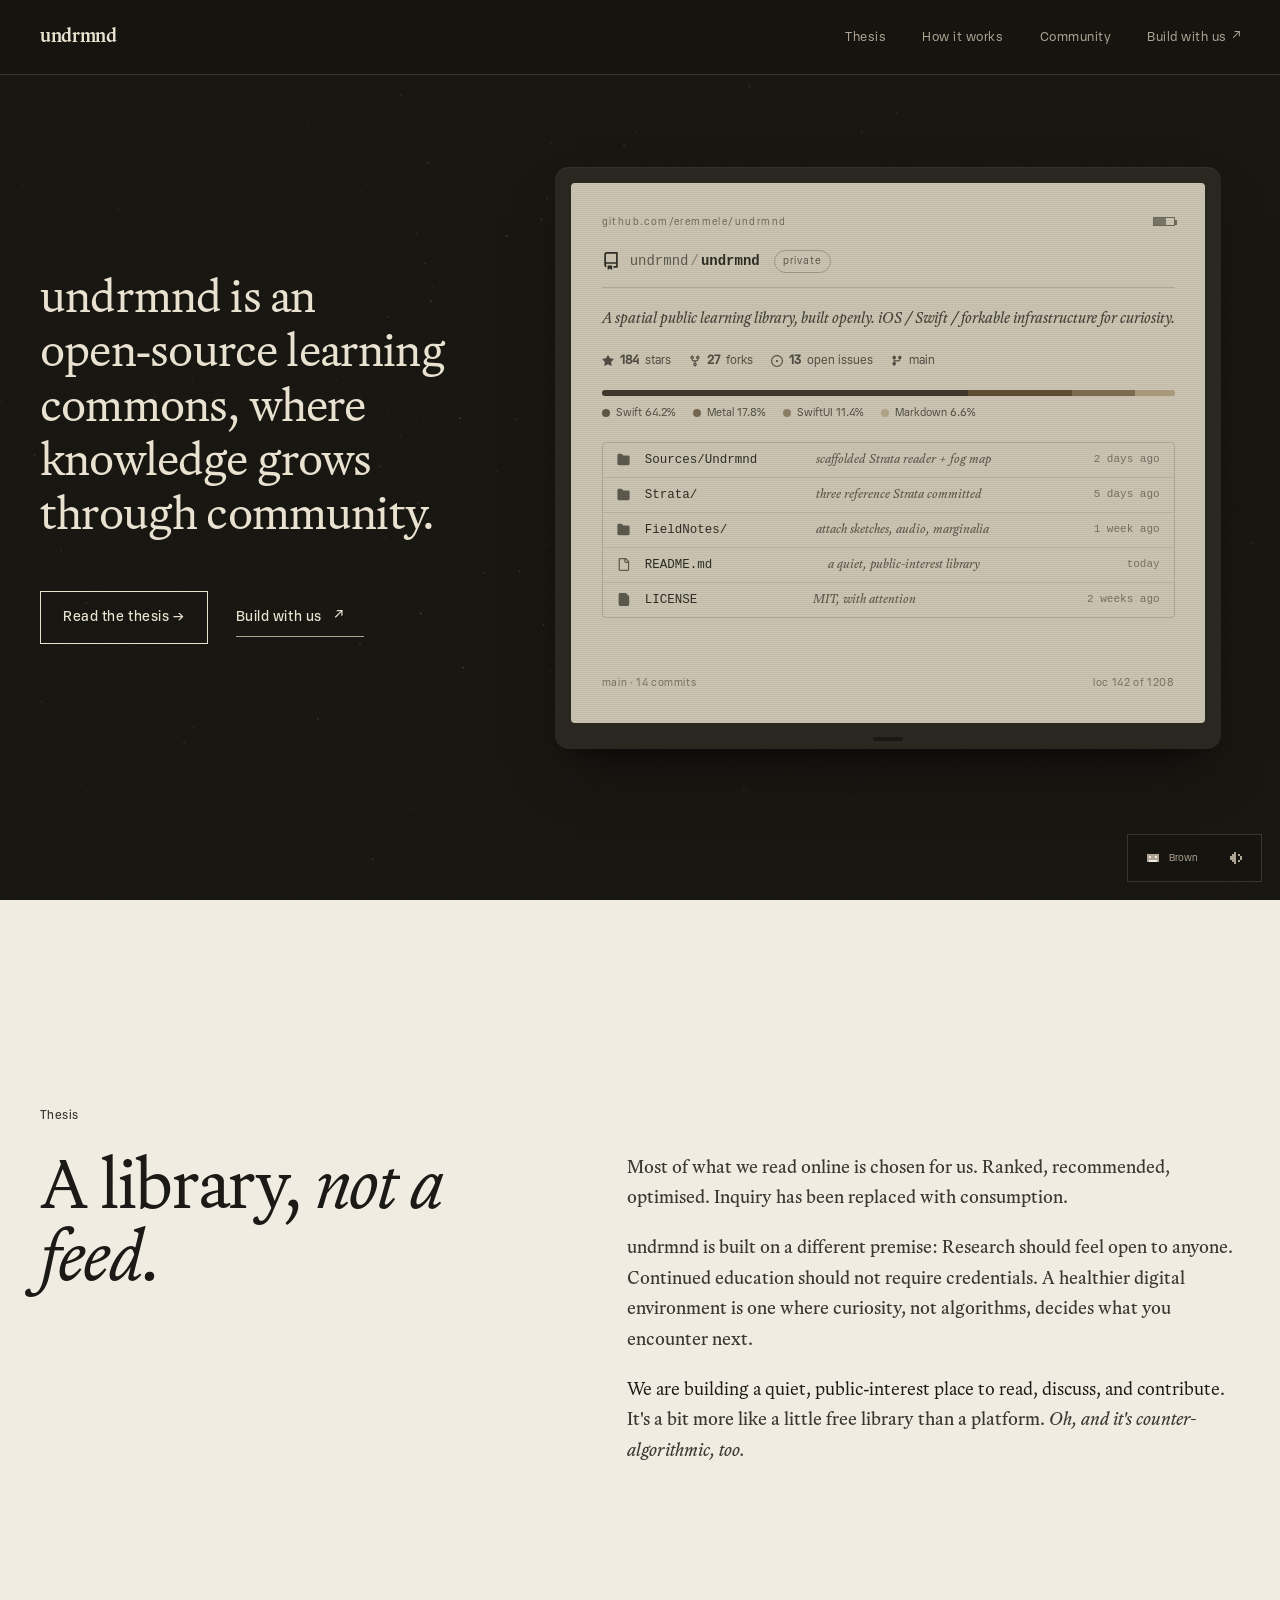
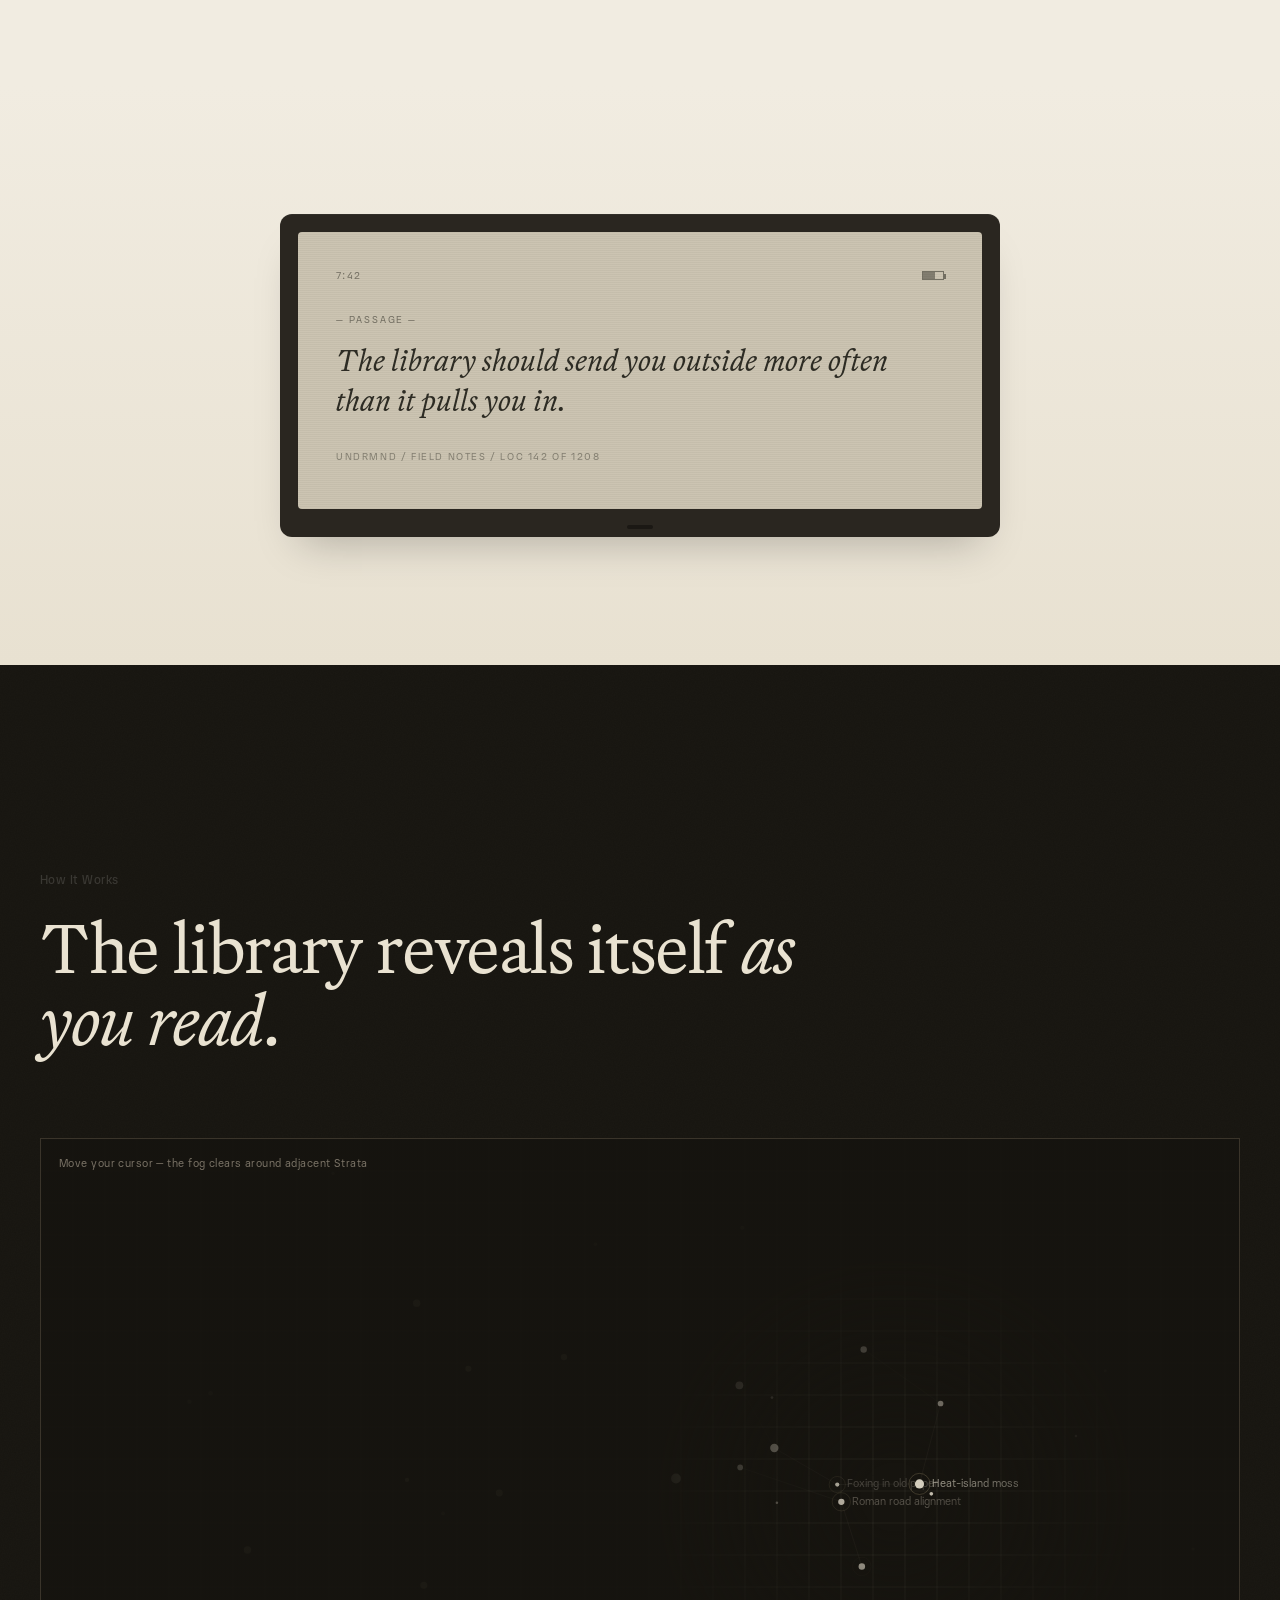
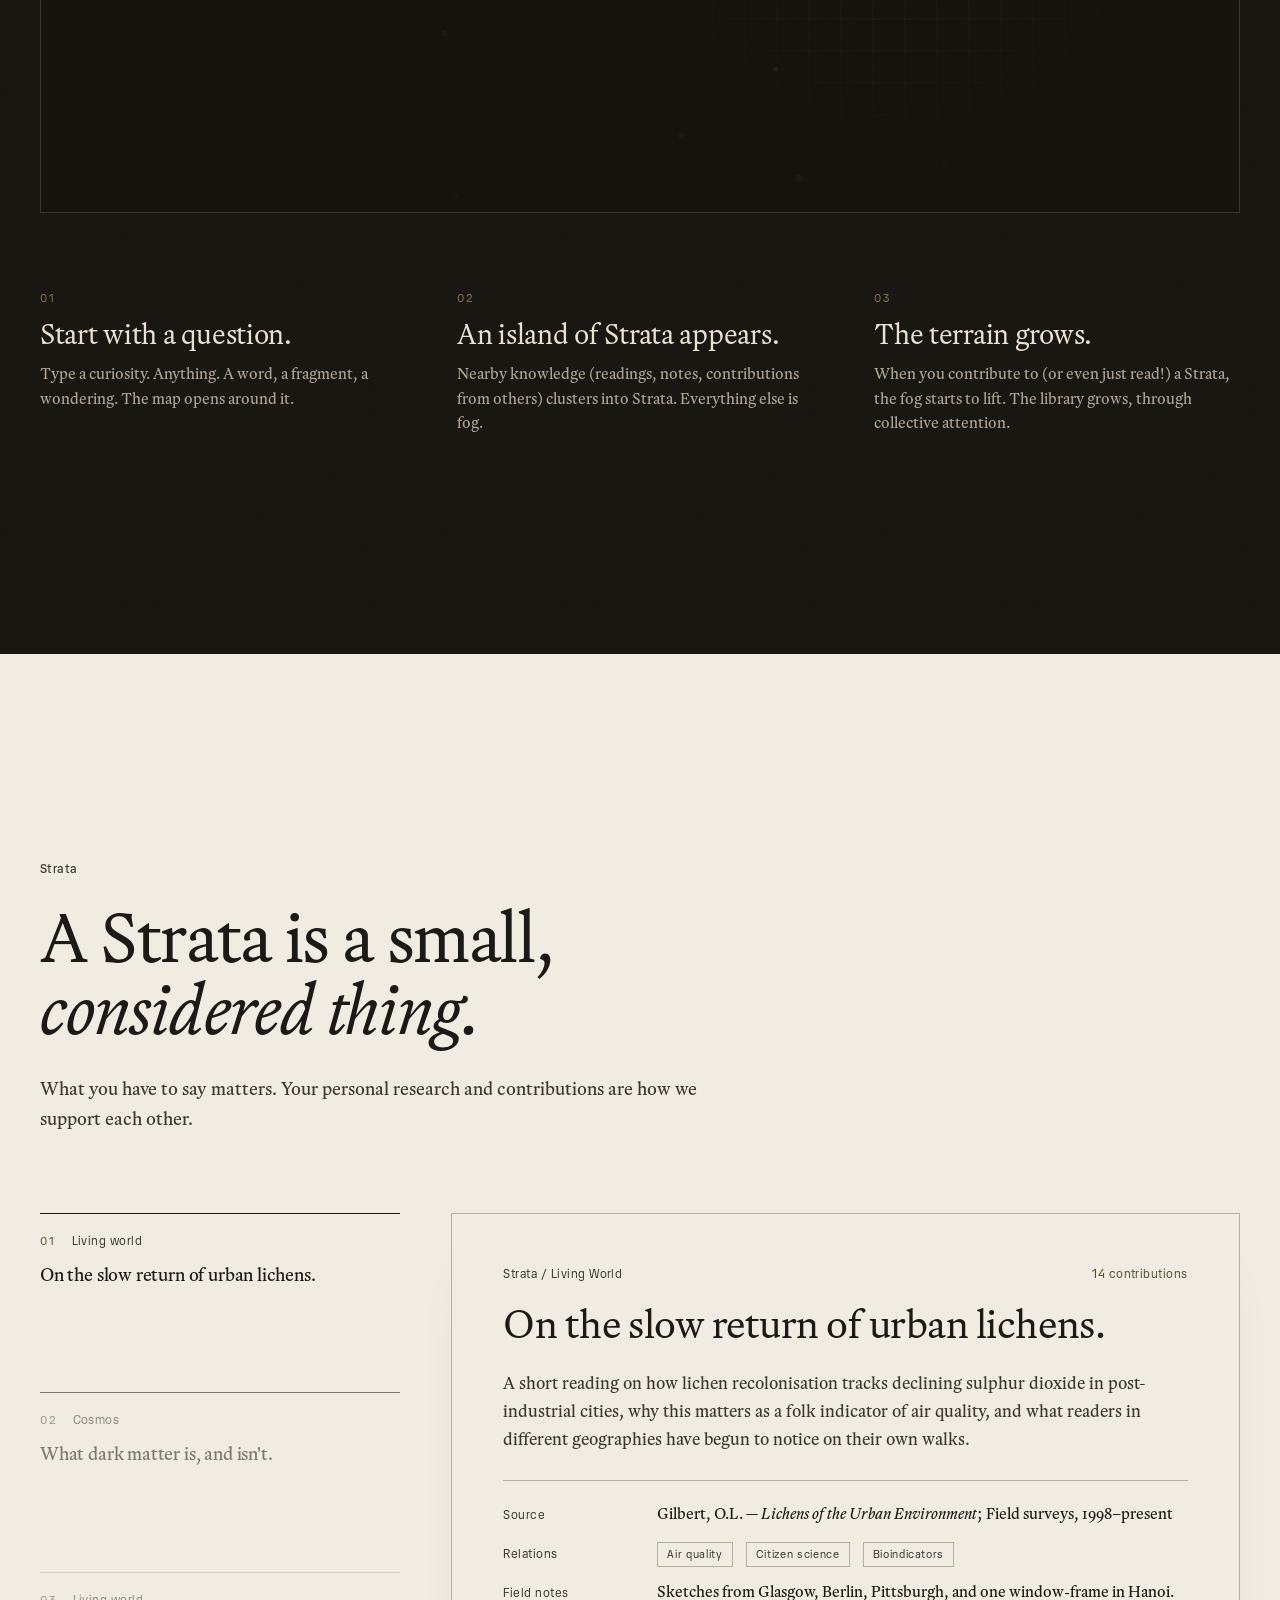
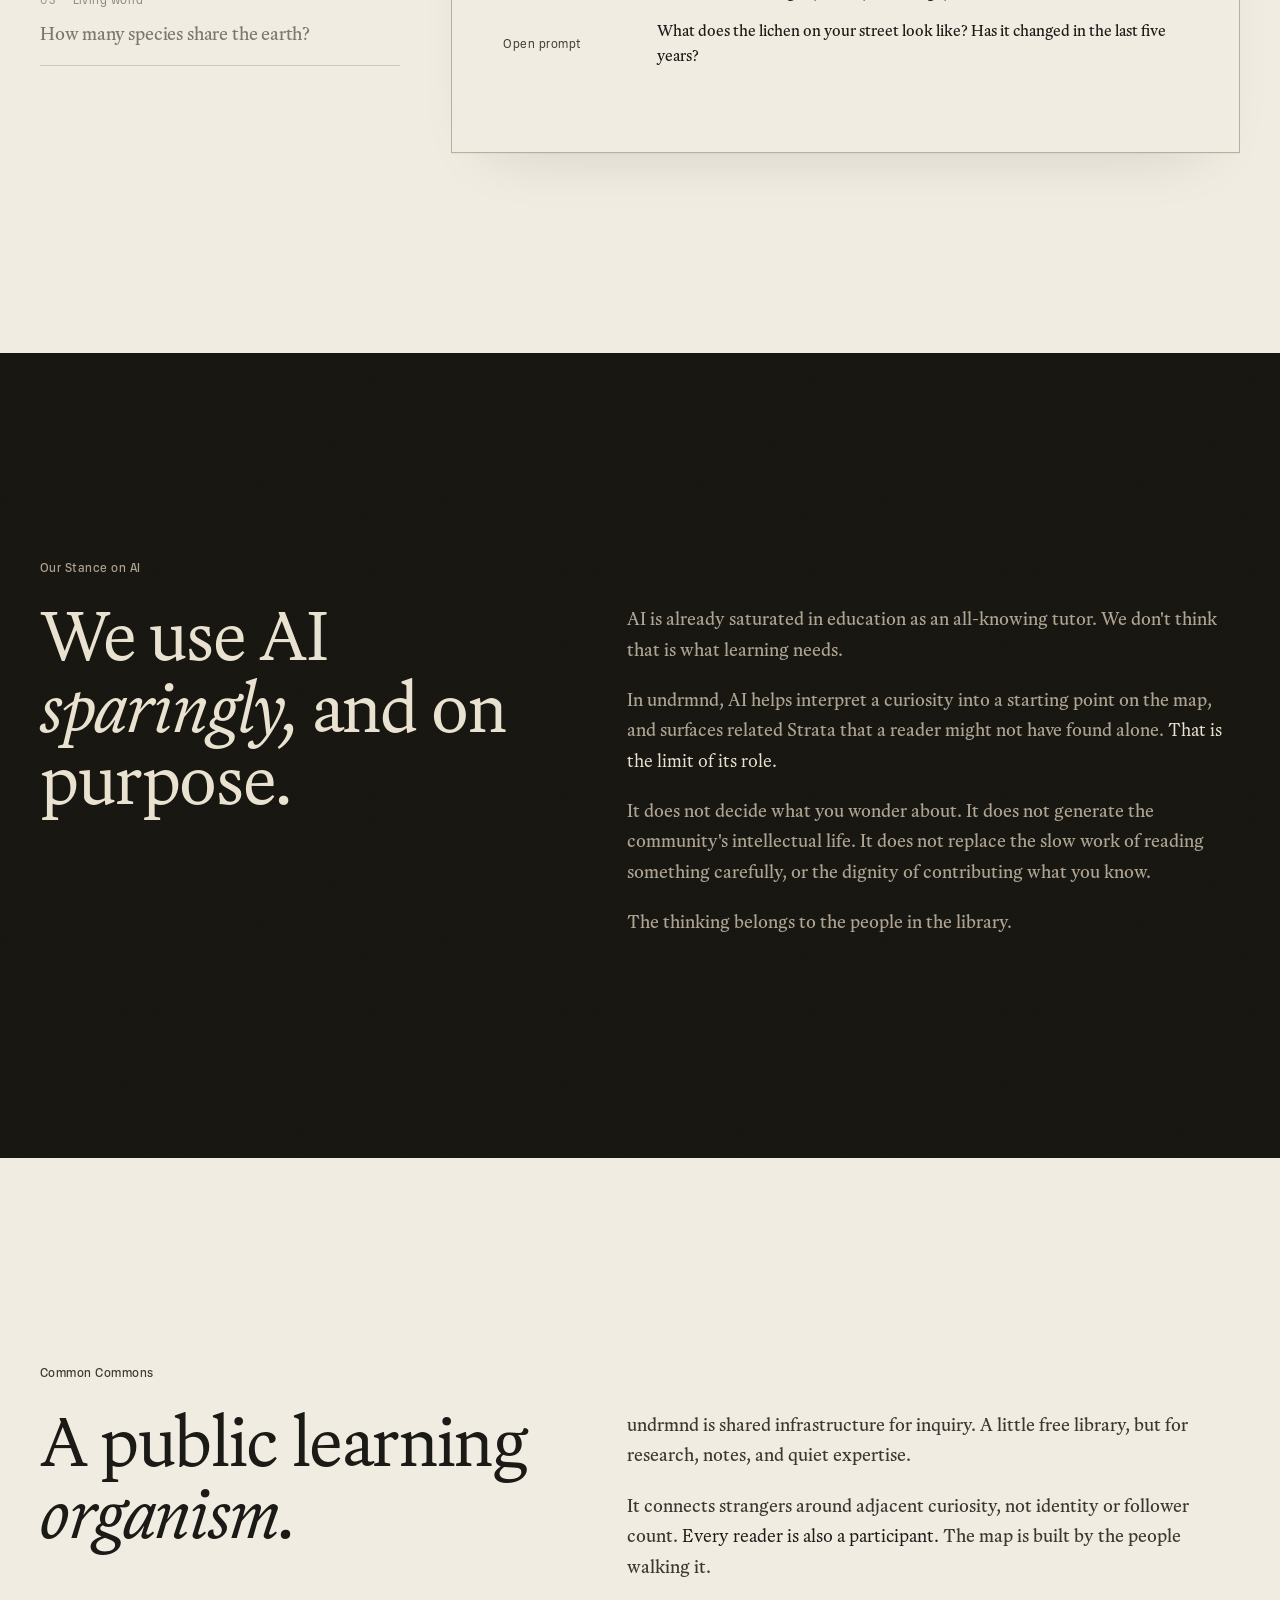
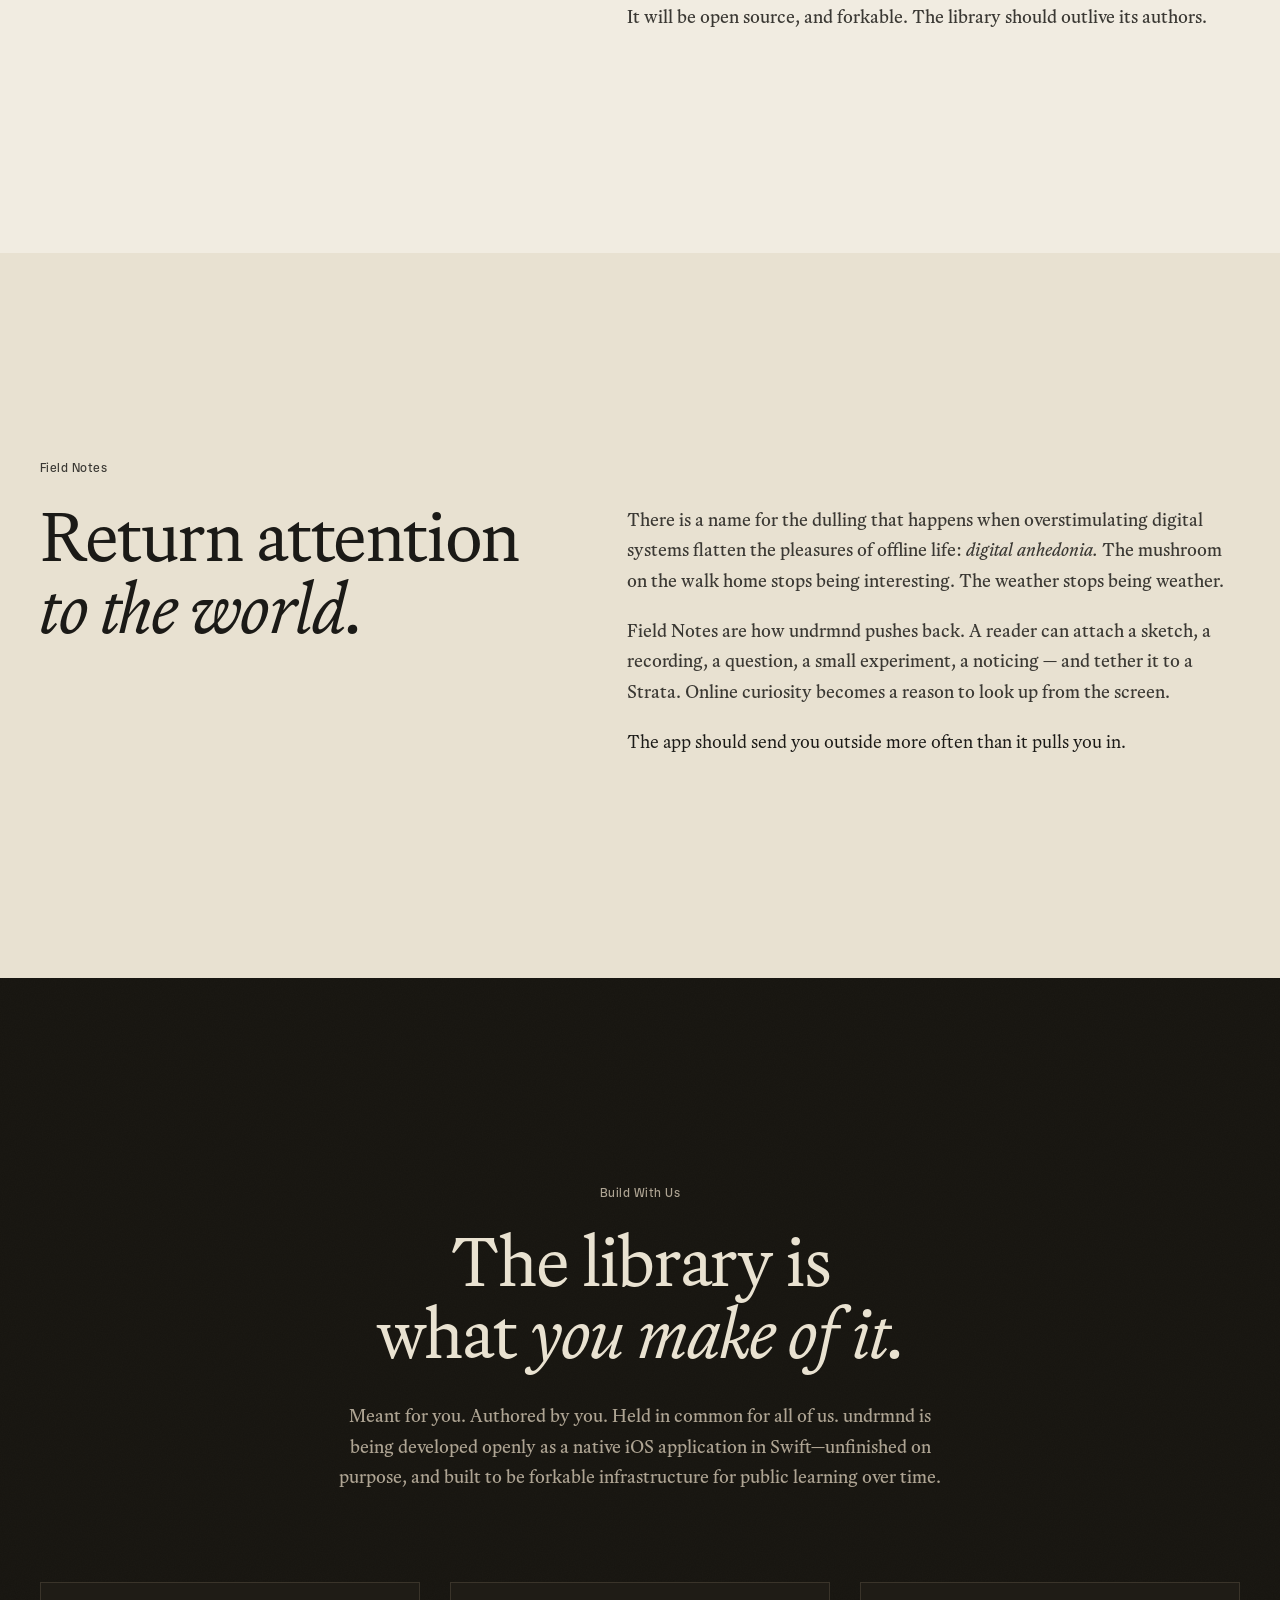
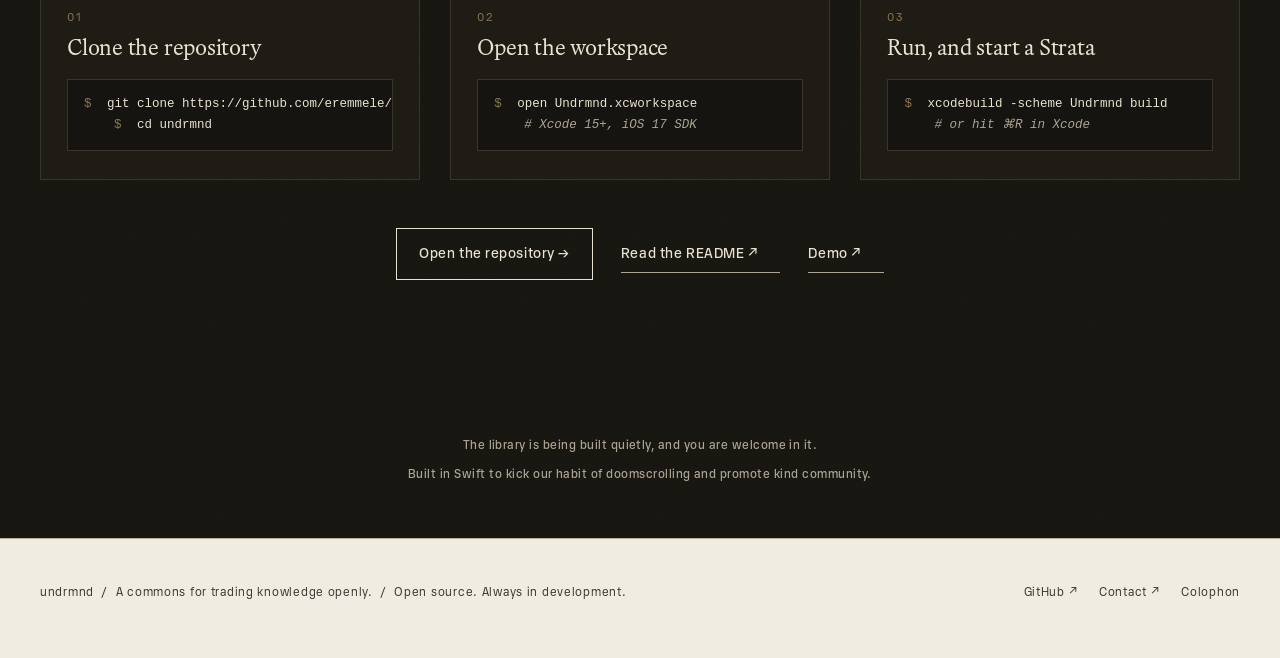
==== commit 0f1e8d44: "Update site links and build steps" ====
--- a/index.html
+++ b/index.html
@@ -49,11 +49,12 @@
         </div>
       </div>
 
+      <a class="build-link build-link--primary" href="https://github.com/eremmele/undrmnd" target="_blank" rel="noopener noreferrer">
       <div class="hero-kindle reveal" aria-label="Repository preview">
         <div class="kindle">
           <div class="kindle-screen">
             <div class="k-status">
-              <span>github.com/undrmnd</span>
+              <span>github.com/eremmele/undrmnd</span>
               <span class="k-batt"><span class="k-batt-bar" style="width:62%"></span></span>
             </div>
 
@@ -141,7 +142,7 @@
             </div>
           </div>
         </div>
-      </div>
+      </div></a>
     </div>
   </div>
 </section>
@@ -397,28 +398,28 @@
       <div class="build-step">
         <span class="build-num">01</span>
         <h4>Clone the repository</h4>
-        <pre class="terminal" aria-label="git clone command"><span class="prompt">$</span> git clone \
-    github.com/undrmnd/undrmnd.git
-<span class="prompt">$</span> cd undrmnd</pre>
-      </div>
+        <pre class="terminal" aria-label="git clone command"><span class="prompt">$</span> git clone https://github.com/eremmele/undrmnd.git
+    <span class="prompt">$</span> cd undrmnd</pre>
+      </div>
+    
       <div class="build-step">
         <span class="build-num">02</span>
         <h4>Open the workspace</h4>
         <pre class="terminal"><span class="prompt">$</span> open Undrmnd.xcworkspace
-<span class="comment"># Xcode 15+, iOS 17 SDK</span></pre>
-      </div>
+    <span class="comment"># Xcode 15+, iOS 17 SDK</span></pre>
+      </div>
+    
       <div class="build-step">
         <span class="build-num">03</span>
         <h4>Run, and start a Strata</h4>
-        <pre class="terminal"><span class="prompt">$</span> xcodebuild -scheme Undrmnd \
-    build
-<span class="comment"># or hit ⌘R in Xcode</span></pre>
+        <pre class="terminal"><span class="prompt">$</span> xcodebuild -scheme Undrmnd build
+    <span class="comment"># or hit ⌘R in Xcode</span></pre>
       </div>
     </div>
 
     <div class="cta-row reveal">
-      <a class="btn btn-on-dark" href="#" data-link="repo">Open the repository →</a>
-      <a class="btn btn-ghost btn-on-dark" href="#" data-link="readme">Read the README ↗</a>
+      <a class="btn btn-on-dark" href="https://github.com/eremmele/undrmnd" data-link="repo">Open the repository →</a>
+      <a class="btn btn-ghost btn-on-dark" href="https://github.com/eremmele/undrmnd/blob/main/README.md" data-link="readme">Read the README ↗</a>
       <a class="btn btn-ghost btn-on-dark" href="#" data-link="issues">Demo ↗</a>
     </div>
 
@@ -436,9 +437,9 @@
     <div class="footer-row">
       <span>undrmnd &nbsp;/&nbsp; A commons for trading knowledge openly. &nbsp;/&nbsp; Open source. Always in development. </span>
       <span>
-        <a href="#" data-link="repo" style="margin-right:18px;">GitHub ↗</a>
-        <a href="mailto:hello@undrmnd.app" style="margin-right:18px;">Contact ↗</a>
-        <a href="#">Colophon</a>
+        <a href="https://github.com/eremmele/undrmnd" data-link="repo" style="margin-right:18px;">GitHub ↗</a>
+        <a href="mailto:err698@g.harvard.edu" style="margin-right:18px;">Contact ↗</a>
+        <a href="/colophon.html">Colophon</a>
       </span>
     </div>
   </div>
--- a/styles.css
+++ b/styles.css
@@ -1134,3 +1134,17 @@
   .sd-mute[aria-pressed="false"] .pix-on rect:last-of-type { animation: none; }
   .strata-card { transition: none; }
 }
+
+/* Grow Repo on Hero */
+.build-link--primary {
+  display: inline-flex;
+  align-items: center;
+  justify-content: center;
+  transition: transform 180ms ease, box-shadow 180ms ease, border-color 180ms ease;
+  will-change: transform;
+}
+
+.build-link--primary:hover,
+.build-link--primary:focus-visible {
+  transform: scale(1.03);
+}
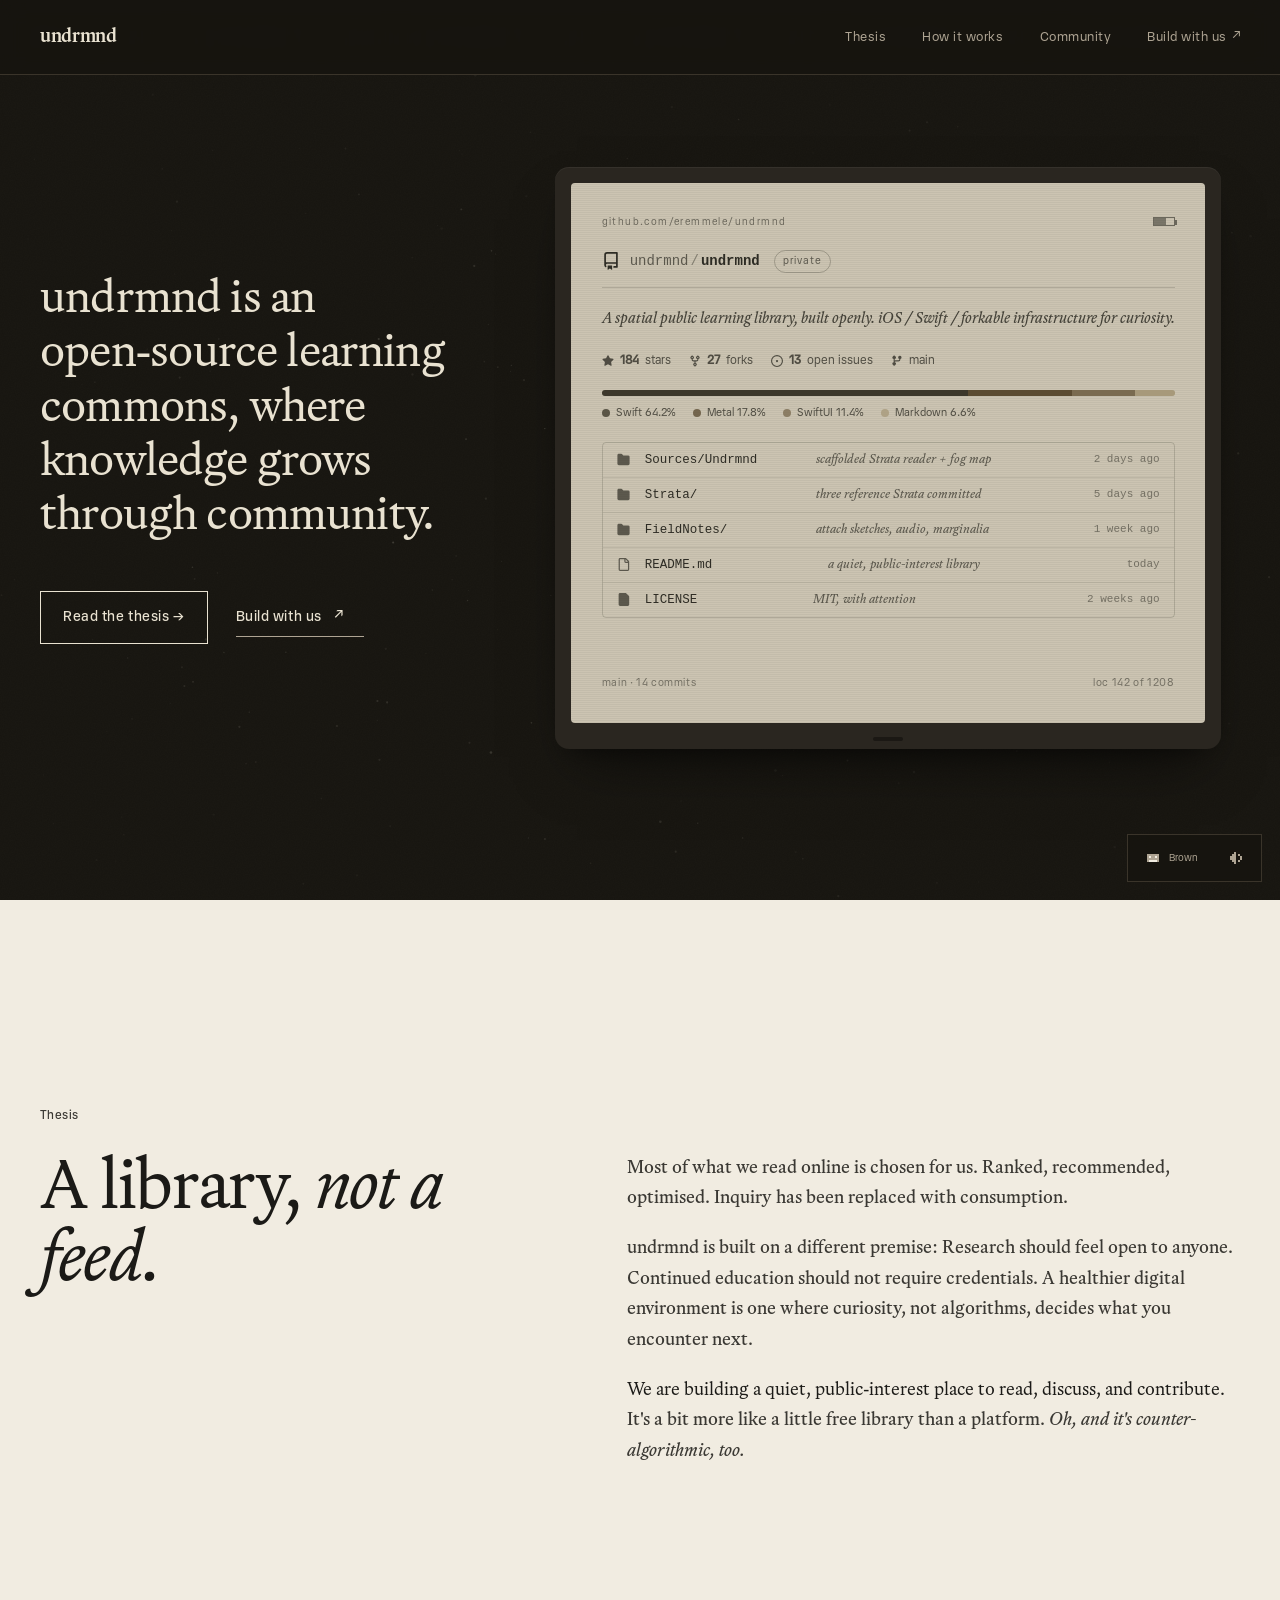
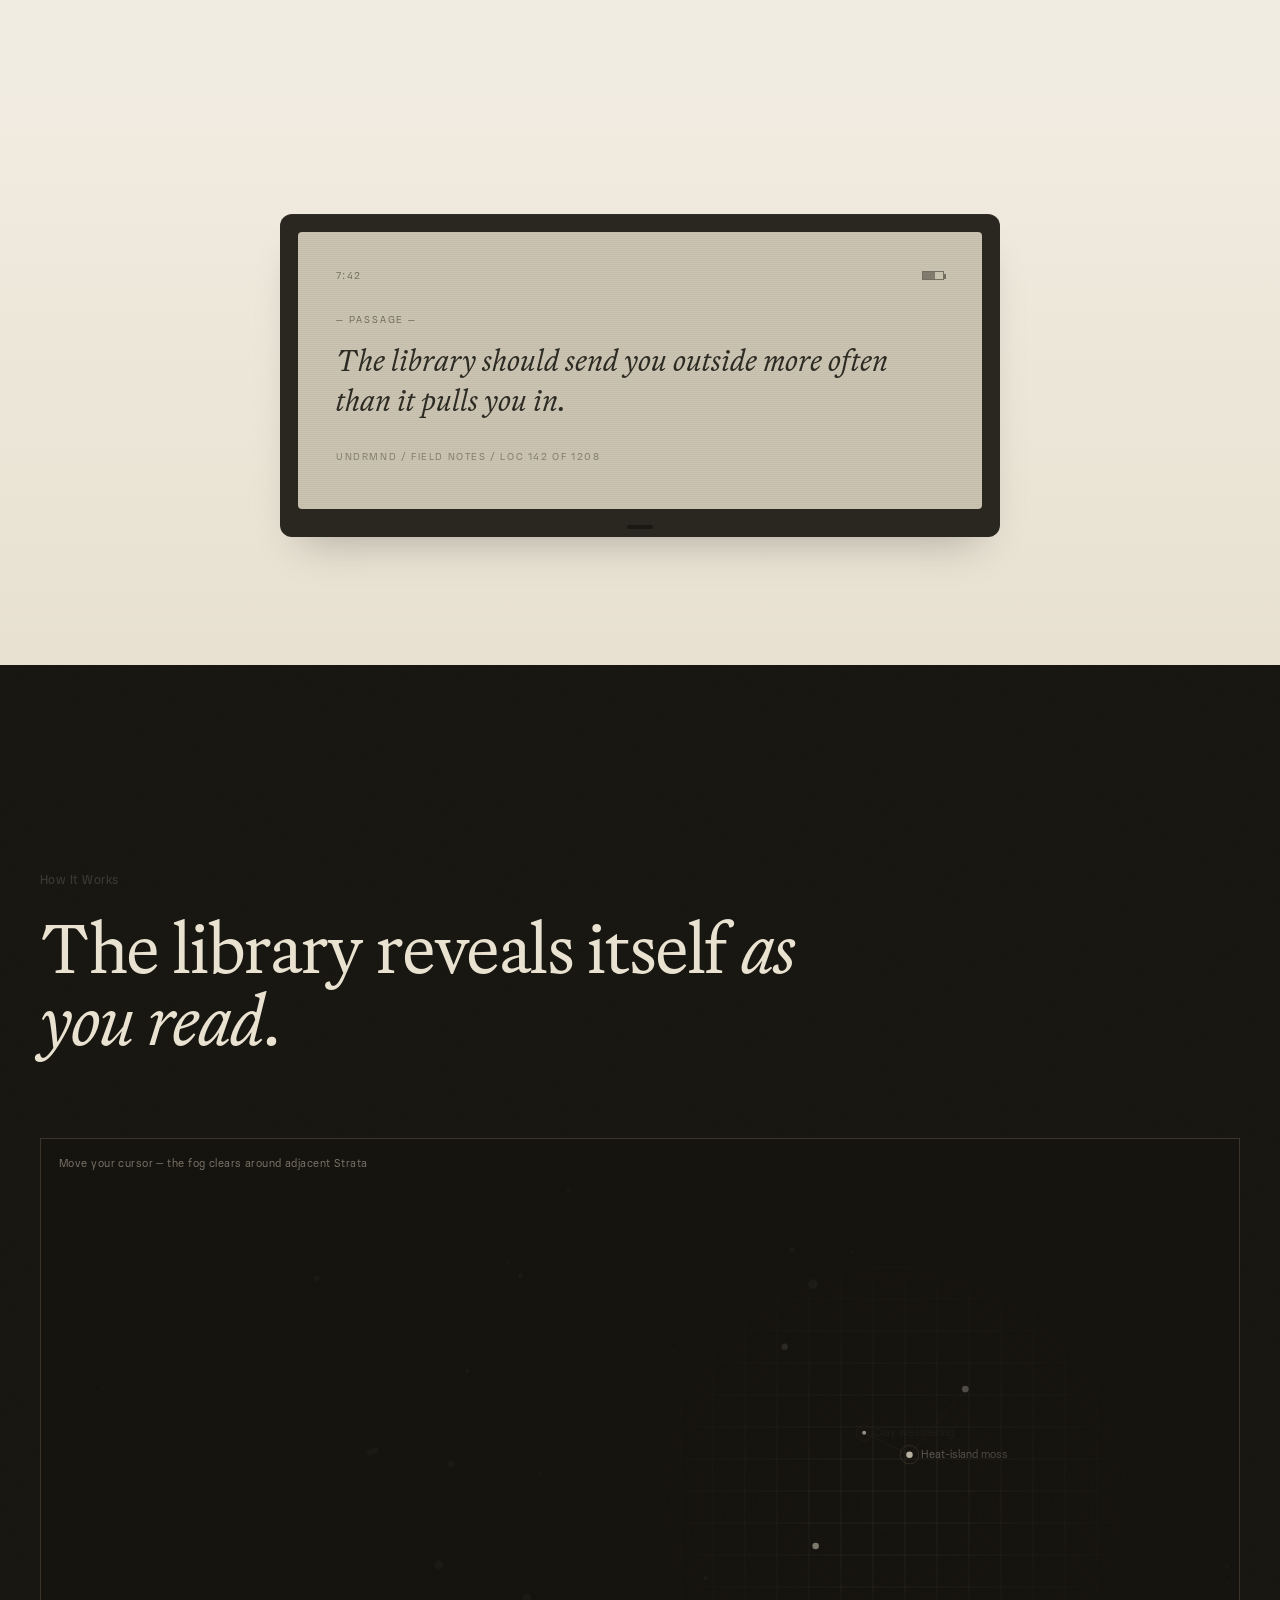
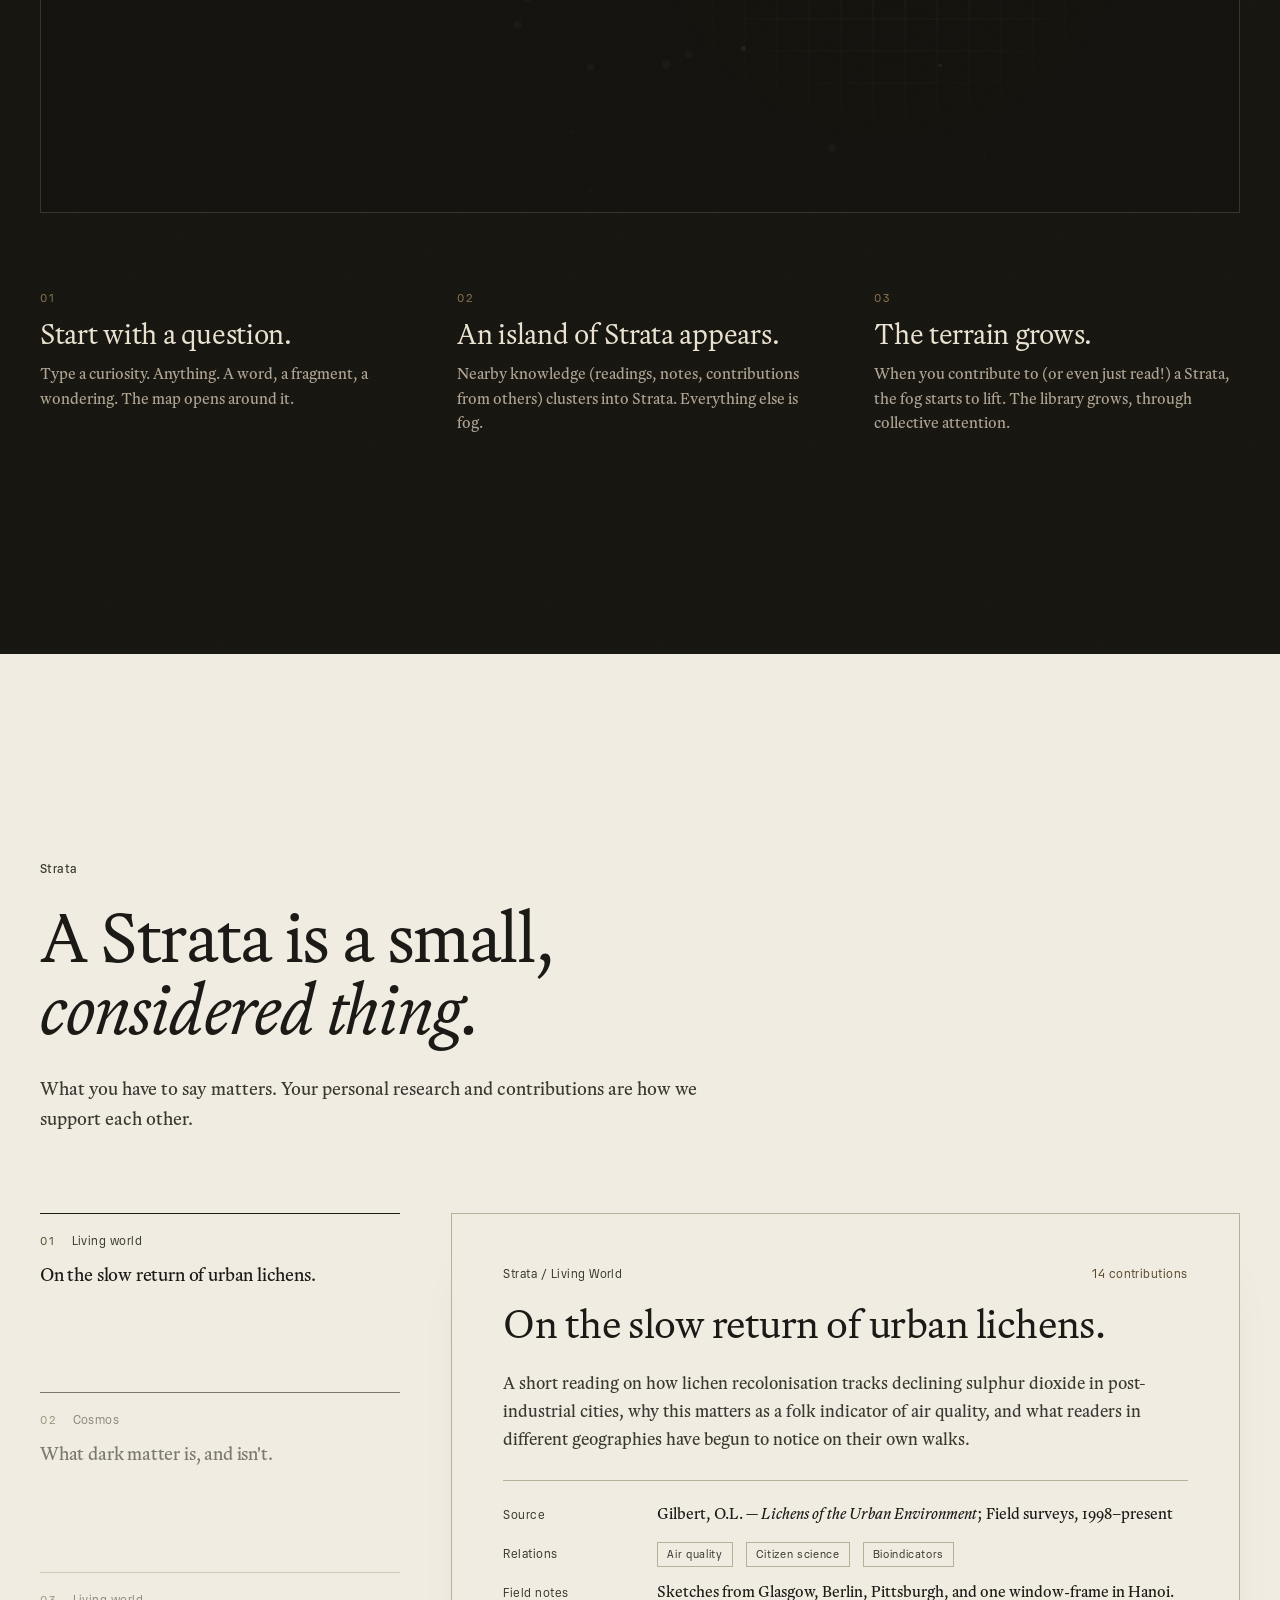
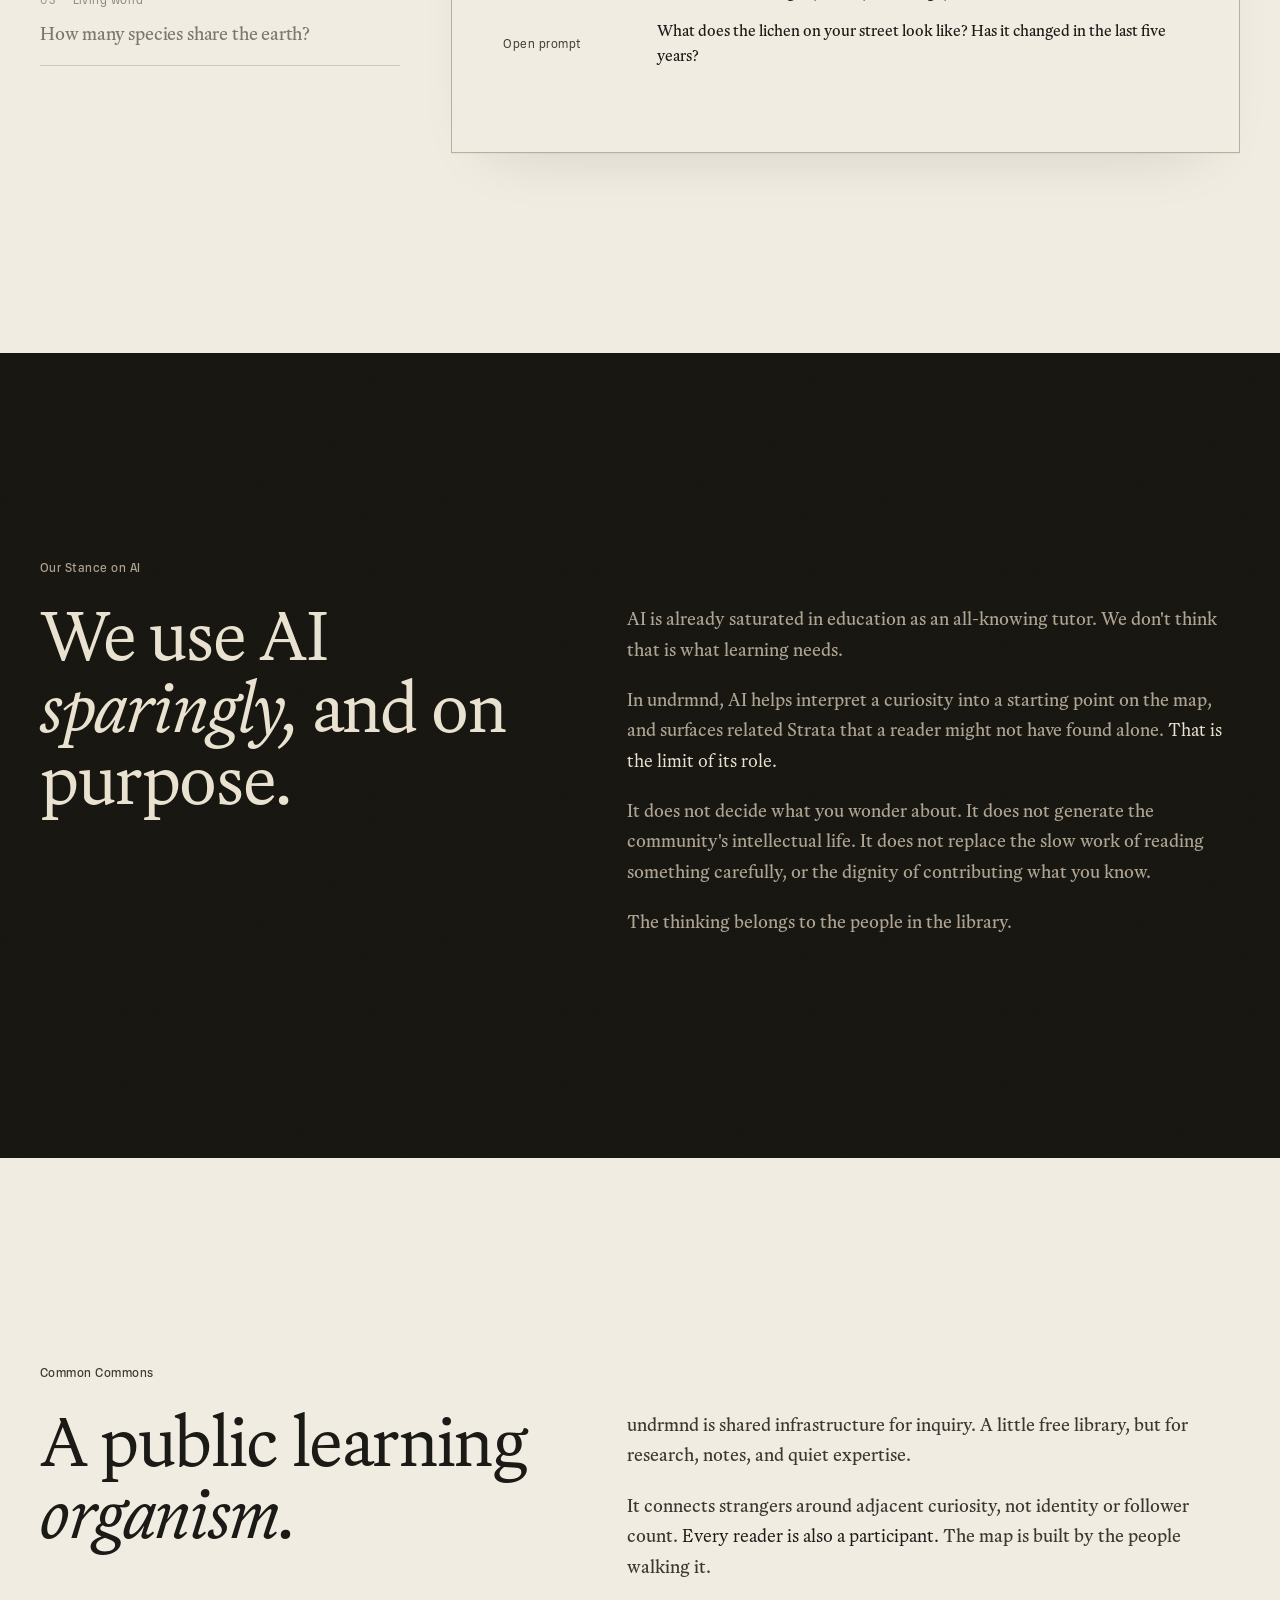
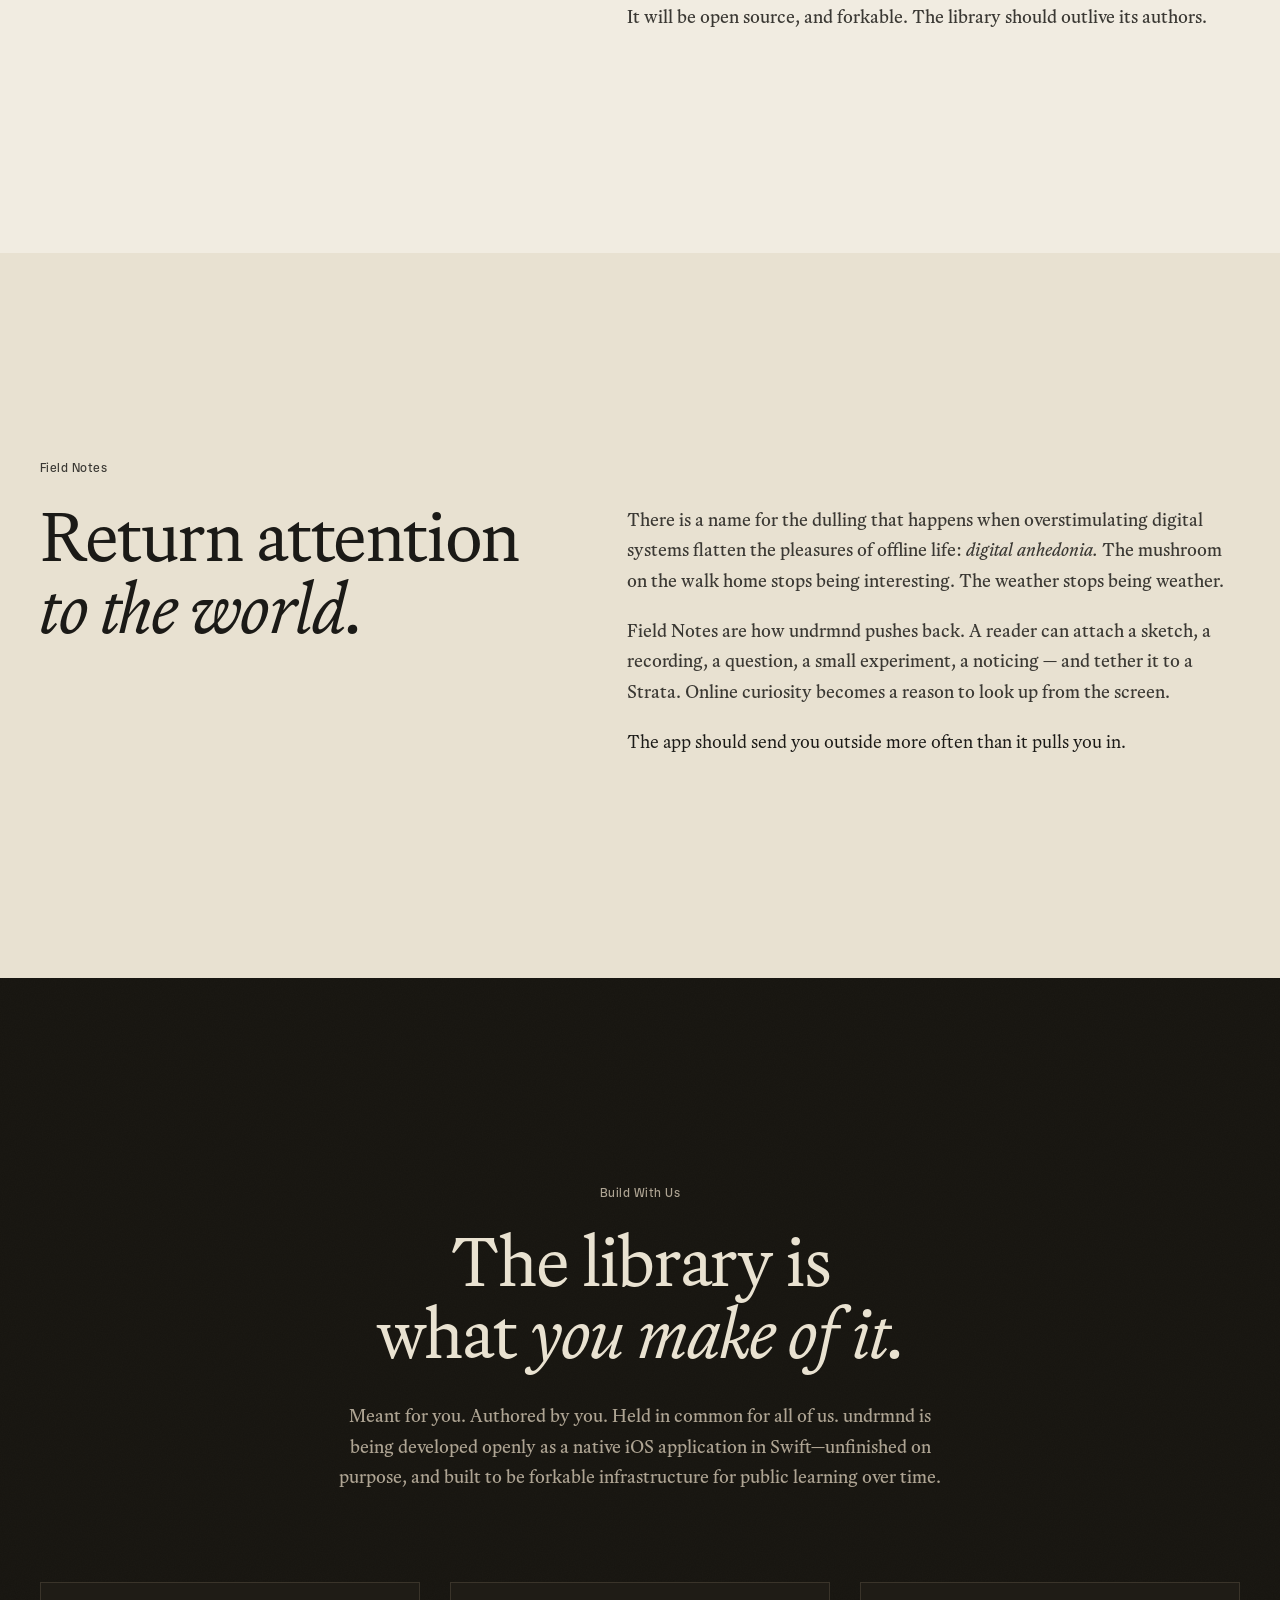
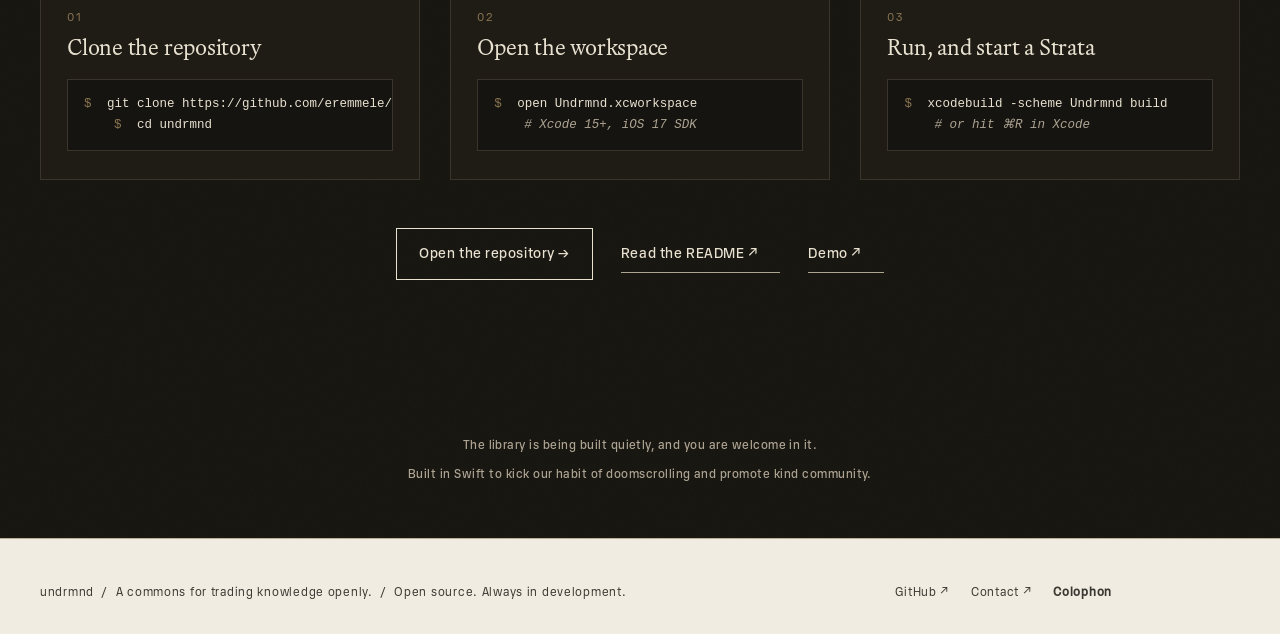
==== commit df37c2d1: "Fix audio, add colophon references, make the colophon word dance in footer, fix sound dock overlap" ====
--- a/index.html
+++ b/index.html
@@ -439,7 +439,9 @@
       <span>
         <a href="https://github.com/eremmele/undrmnd" data-link="repo" style="margin-right:18px;">GitHub ↗</a>
         <a href="mailto:err698@g.harvard.edu" style="margin-right:18px;">Contact ↗</a>
-        <a href="/colophon.html">Colophon</a>
+        <a href="colophon.html" aria-current="page" class="footer-colophon" aria-label="Colophon">
+          <span class="ch" style="--i:0">C</span><span class="ch" style="--i:1">o</span><span class="ch" style="--i:2">l</span><span class="ch" style="--i:3">o</span><span class="ch" style="--i:4">p</span><span class="ch" style="--i:5">h</span><span class="ch" style="--i:6">o</span><span class="ch" style="--i:7">n</span>
+        </a>
       </span>
     </div>
   </div>
--- a/styles.css
+++ b/styles.css
@@ -1028,7 +1028,7 @@
 /* ---------- Footer ---------- */
 .site-footer {
   border-top: 1px solid var(--hairline);
-  padding: 44px 0 56px;
+  padding: 44px 0 32px;
   font-family: var(--sans);
   font-size: 12px;
   letter-spacing: 0.06em;
@@ -1039,12 +1039,37 @@
   justify-content: space-between;
   flex-wrap: wrap;
   gap: 18px;
+  padding-right: clamp(0px, 10vw, 240px);
+}
+.footer-row.colophon {
+  padding-right: 0;
 }
 .footer-bottom {
   margin-top: 36px;
   font-size: 12px;
   letter-spacing: 0.02em;
   opacity: 0.7;
+}
+@media (max-width: 720px) {
+  .site-footer { padding-bottom: 180px; }  /* dock stacks taller on mobile */
+  .footer-row { padding-right: 0; }
+}
+
+/* ---------- Dancing Colophon ---------- */
+.footer-colophon { display: inline-block; }
+.footer-colophon .ch {
+  display: inline-block;
+  will-change: transform;
+  animation: colophon-wave .3s ease-in-out infinite;
+  animation-delay: calc(var(--i, 0) * 90ms);
+  font-weight: bold;
+}
+@keyframes colophon-wave {
+  0%, 100% { transform: translateY(0); }
+  50%      { transform: translateY(-4px); }
+}
+@media (prefers-reduced-motion: reduce) {
+  .footer-colophon .ch { animation: none; }
 }
 
 /* ---------- Sound dock (@smallbits 8x8 pixel) ---------- */
@@ -1147,4 +1172,224 @@
 .build-link--primary:hover,
 .build-link--primary:focus-visible {
   transform: scale(1.03);
-}+}
+
+/* ---------- Colophon ---------- */
+body.colophon-page { background: var(--paper); color: var(--graphite-900); }
+
+.col-hero {
+      padding: clamp(140px, 16vw, 200px) 0 clamp(56px, 7vw, 96px);
+      border-bottom: 1px solid rgba(27, 26, 23, 0.08);
+    }
+.col-hero .label { color: var(--accent); }
+    .col-hero h1 {
+      font-family: var(--serif);
+      font-weight: 400;
+      font-size: clamp(48px, 8vw, 96px);
+      line-height: 1.02;
+      letter-spacing: -0.01em;
+      margin: 18px 0 28px;
+      max-width: 22ch;
+    }
+    .col-hero .lede {
+      font-family: var(--serif);
+      font-size: clamp(18px, 1.6vw, 22px);
+      line-height: 1.55;
+      color: var(--graphite-600);
+      max-width: 48ch;
+      text-wrap: balance;
+    }
+    .col-hero .lede em { font-style: italic; color: var(--graphite-900); }
+
+    .col-section {
+      padding: clamp(56px, 8vw, 104px) 0;
+      border-bottom: 1px solid rgba(27, 26, 23, 0.08);
+    }
+    .col-grid {
+      display: grid;
+      grid-template-columns: 0.32fr 1fr;
+      gap: clamp(28px, 5vw, 72px);
+      align-items: start;
+    }
+    @media (max-width: 820px) {
+      .col-grid { grid-template-columns: 1fr; gap: 28px; }
+    }
+    .col-section h2 {
+      font-family: var(--serif);
+      font-weight: 400;
+      font-size: clamp(28px, 3.4vw, 44px);
+      line-height: 1.1;
+      letter-spacing: -0.005em;
+      margin: 0;
+      max-width: 14ch;
+    }
+    .col-section h2 em { font-style: italic; color: var(--accent); }
+    .col-section .col-eyebrow {
+      font-family: var(--sans);
+      font-size: 12px;
+      letter-spacing: 0.04em;
+      color: var(--graphite-600);
+      margin-bottom: 10px;
+    }
+    .col-body p {
+      font-family: var(--serif);
+      font-size: 17.5px;
+      line-height: 1.65;
+      color: var(--graphite-900);
+      max-width: 62ch;
+      margin: 0 0 18px;
+    }
+    .col-body p.muted-graf {
+      color: var(--graphite-600);
+    }
+
+    /* Typeface specimens */
+    .specimen-list {
+      list-style: none;
+      padding: 0;
+      margin: 0;
+      display: grid;
+      gap: 28px;
+    }
+    .specimen {
+      padding: 22px 26px;
+      border: 1px solid rgba(27, 26, 23, 0.10);
+      background: var(--paper-raised);
+      border-radius: 4px;
+    }
+    .specimen .spec-name {
+      font-family: var(--serif);
+      font-size: clamp(34px, 4vw, 52px);
+      line-height: 1;
+      letter-spacing: -0.01em;
+      display: block;
+      margin-bottom: 6px;
+    }
+    .specimen.sans .spec-name { font-family: var(--sans); font-weight: 500; }
+    .specimen .spec-meta {
+      font-family: var(--sans);
+      font-size: 13px;
+      letter-spacing: 0.02em;
+      color: var(--graphite-600);
+      line-height: 1.5;
+    }
+    .specimen .spec-meta a { color: var(--accent); text-decoration: underline; text-underline-offset: 3px; }
+
+    /* Generic linked reference list */
+    .ref-subhead {
+      font-family: var(--serif);
+      font-size: 14px;
+      font-weight: bold;
+      text-transform: capitalize;
+      color: #8a7551;
+      margin: 40px 0 14px;
+      padding-bottom: 6px;
+      border-bottom: 1px solid rgba(27, 26, 23, 0.10);
+    }
+    .ref-subhead:first-child { margin-top: 0; }
+    .ref-list {
+      list-style: none;
+      padding: 0;
+      margin: 0;
+      display: grid;
+      gap: 22px;
+    }
+    .ref-list li {
+      padding-left: 0;
+      display: grid;
+      grid-template-columns: 22px 1fr;
+      gap: 14px;
+      align-items: start;
+    }
+    .ref-list .ref-num {
+      font-family: var(--sans);
+      font-size: 12px;
+      color: var(--graphite-600);
+      padding-top: 5px;
+      letter-spacing: 0.04em;
+    }
+    .ref-list .ref-title {
+      font-family: var(--serif);
+      font-size: 17.5px;
+      line-height: 1.45;
+      color: var(--graphite-900);
+      display: block;
+    }
+    .ref-list .ref-title em { font-style: italic; }
+    .ref-list .ref-meta {
+      font-family: var(--sans);
+      font-size: 13px;
+      color: var(--graphite-600);
+      line-height: 1.55;
+      margin-top: 4px;
+      display: block;
+    }
+    .ref-list a {
+      color: var(--accent);
+      text-decoration: underline;
+      text-underline-offset: 3px;
+      text-decoration-thickness: 1px;
+    }
+    .ref-list a:hover { color: var(--graphite-900); }
+
+    /* People grid */
+    .people-grid {
+      display: grid;
+      grid-template-columns: repeat(2, 1fr);
+      gap: 18px 28px;
+    }
+    @media (max-width: 620px) {
+      .people-grid { grid-template-columns: 1fr; }
+    }
+    .people-grid li {
+      list-style: none;
+      font-family: var(--serif);
+      font-size: 17px;
+      color: var(--graphite-900);
+      line-height: 1.5;
+    }
+    .people-grid li .role {
+      display: block;
+      font-family: var(--sans);
+      font-size: 12px;
+      letter-spacing: 0.04em;
+      color: var(--graphite-600);
+      margin-top: 2px;
+    }
+
+    /* Closing note */
+    .col-closing {
+      padding: clamp(72px, 10vw, 140px) 0 clamp(56px, 8vw, 104px);
+      text-align: center;
+    }
+    .col-closing p {
+      font-family: var(--serif);
+      font-style: italic;
+      font-size: clamp(22px, 2.4vw, 32px);
+      line-height: 1.4;
+      color: var(--graphite-600);
+      max-width: 38ch;
+      margin: 0 auto;
+      text-wrap: balance;
+    }
+    .col-closing .sig {
+      font-family: var(--serif);
+      font-size: 17px;
+      color: var(--graphite-900);
+      margin-top: 28px;
+      font-style: normal;
+    }
+    .col-closing .sig strong { font-weight: 600; }
+
+    .back-link {
+      display: inline-flex;
+      align-items: center;
+      gap: 8px;
+      font-family: var(--sans);
+      font-size: 14px;
+      color: var(--graphite-600);
+      text-decoration: none;
+      margin-top: 24px;
+    }
+    .back-link:hover { color: var(--graphite-900); }
+    .back-link::before { content: "←"; }
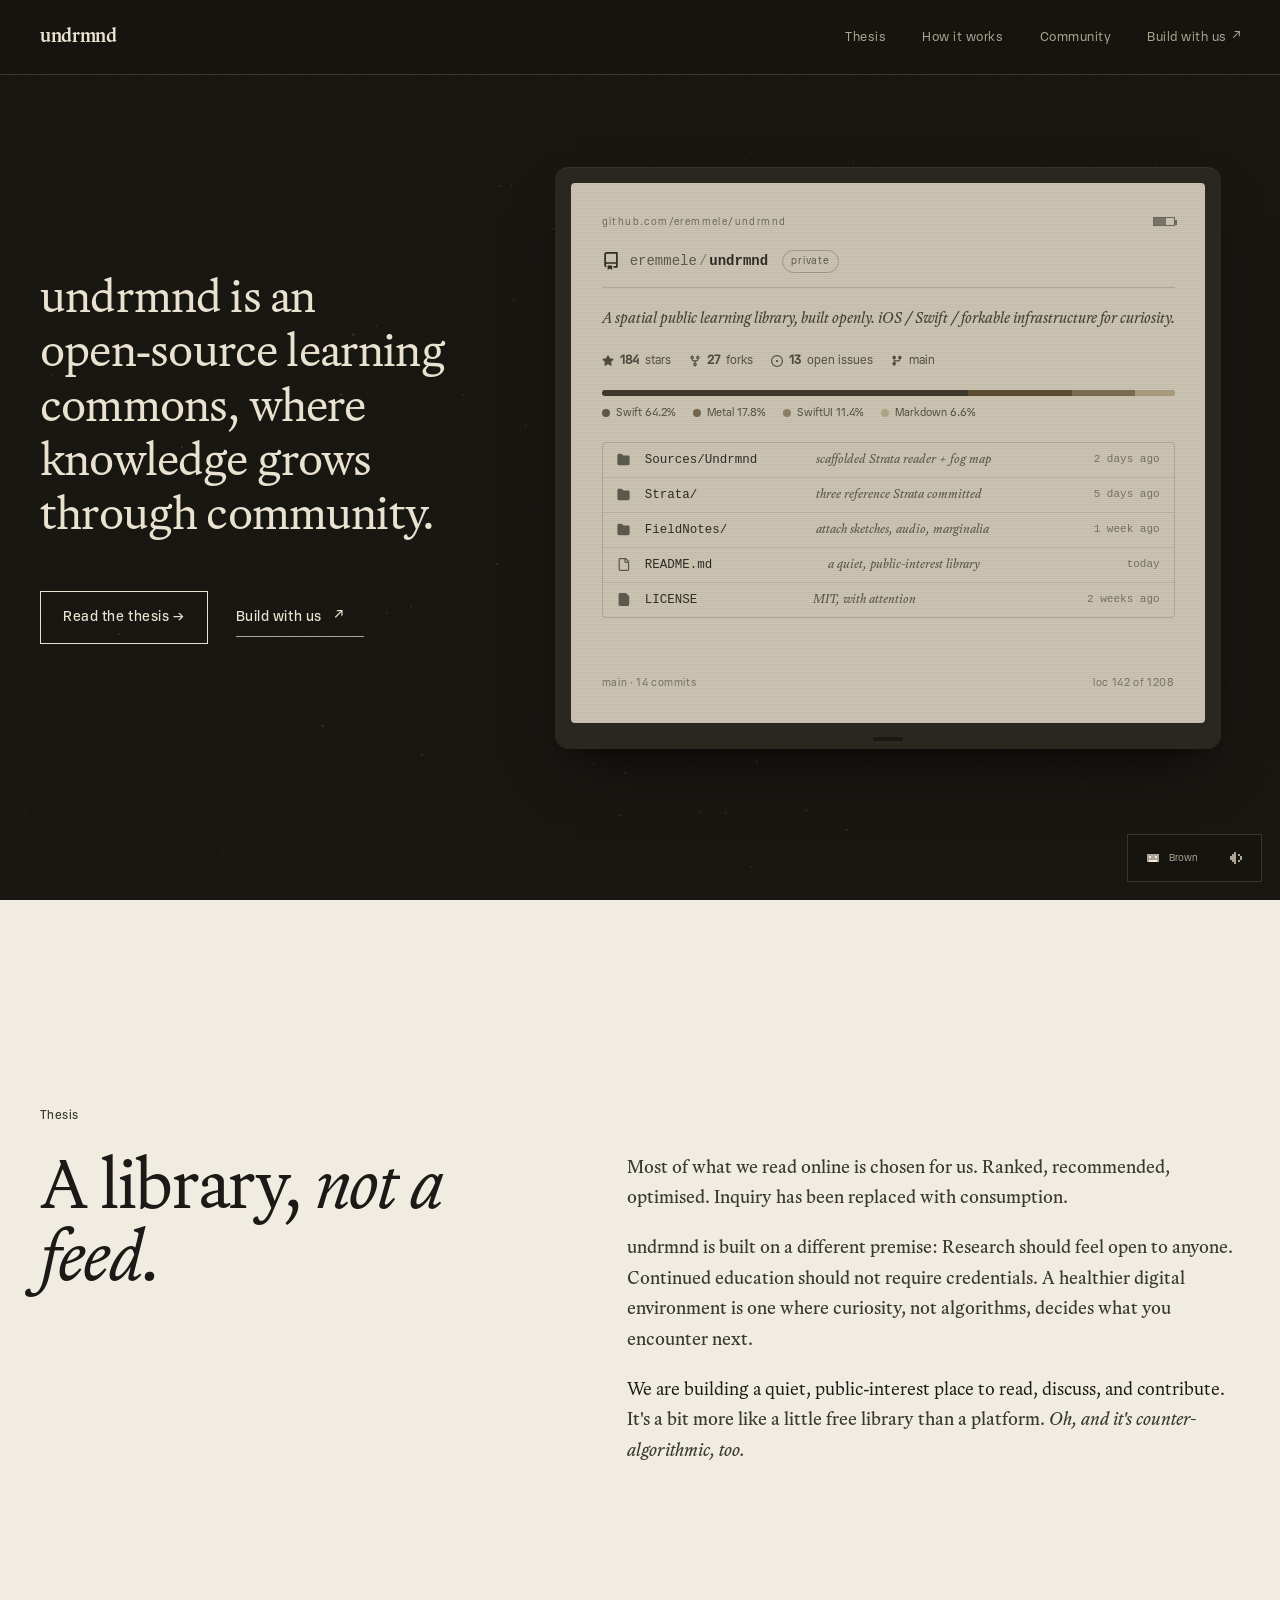
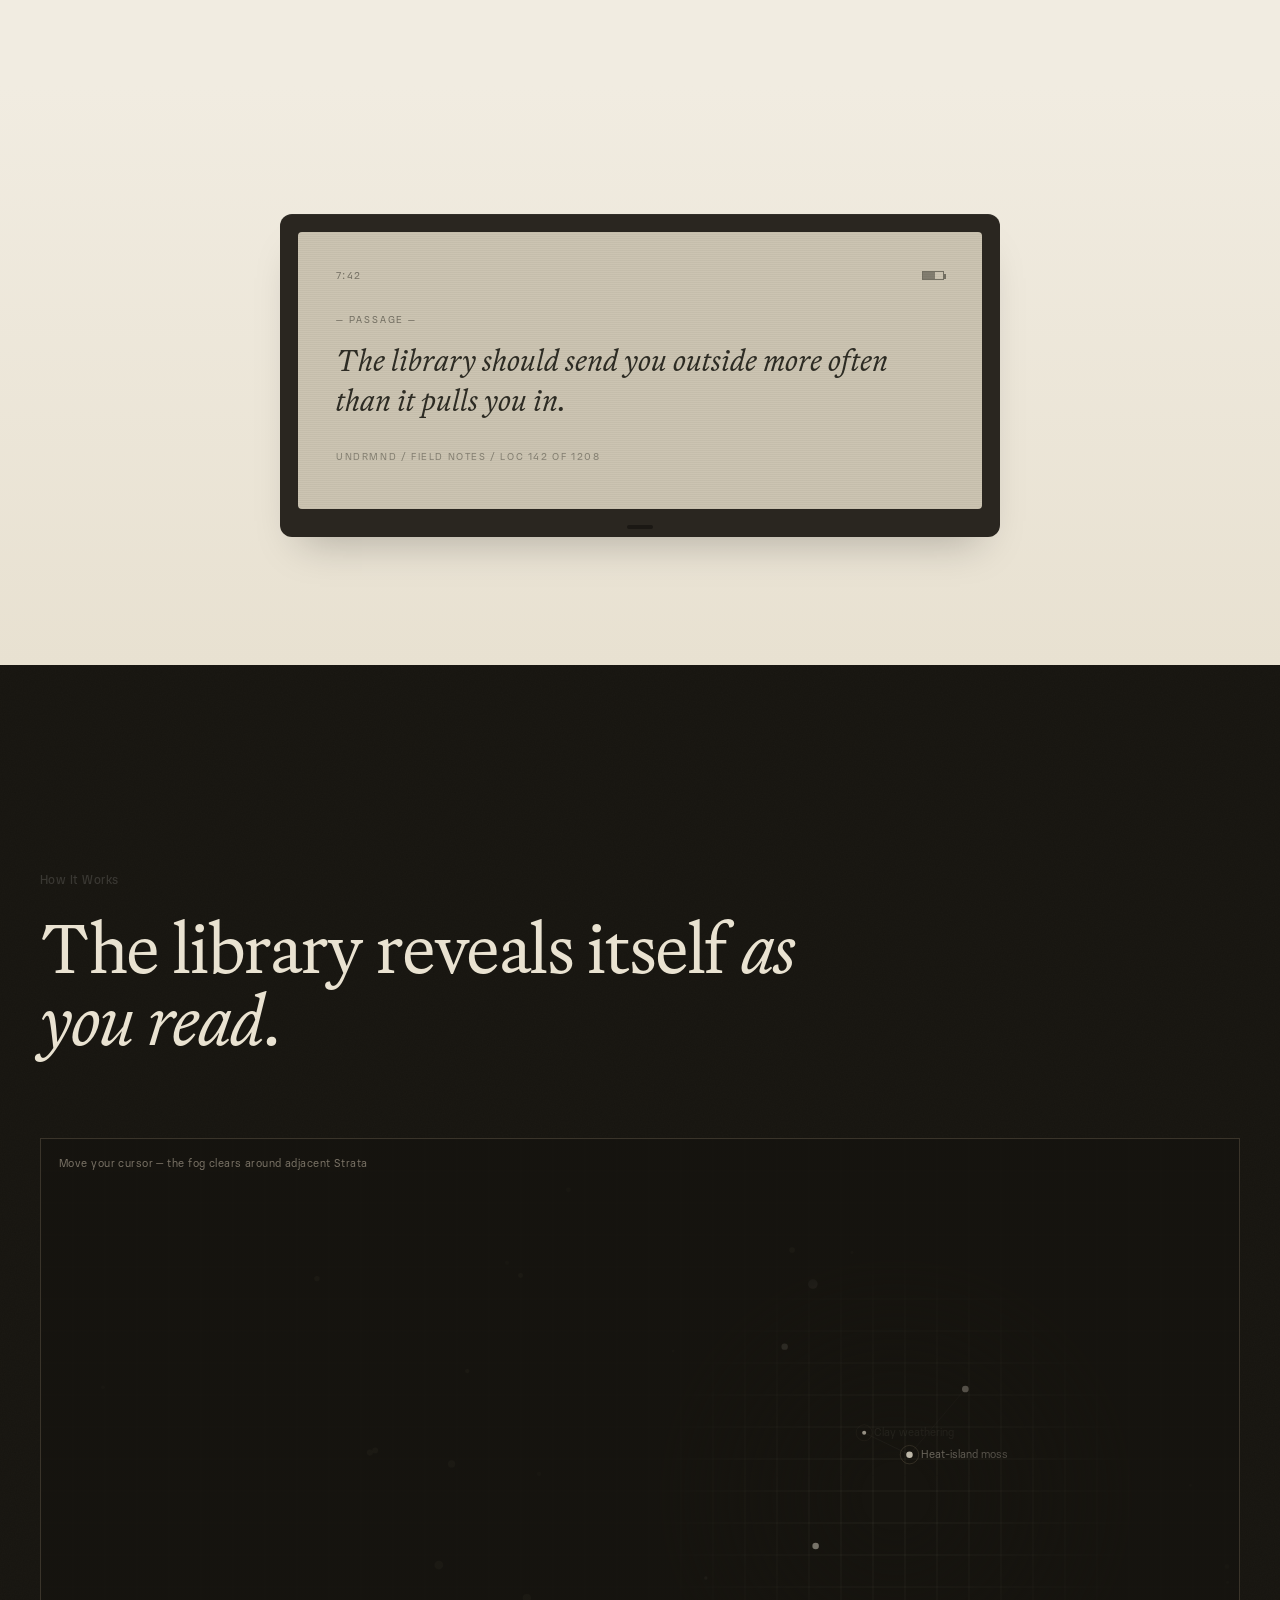
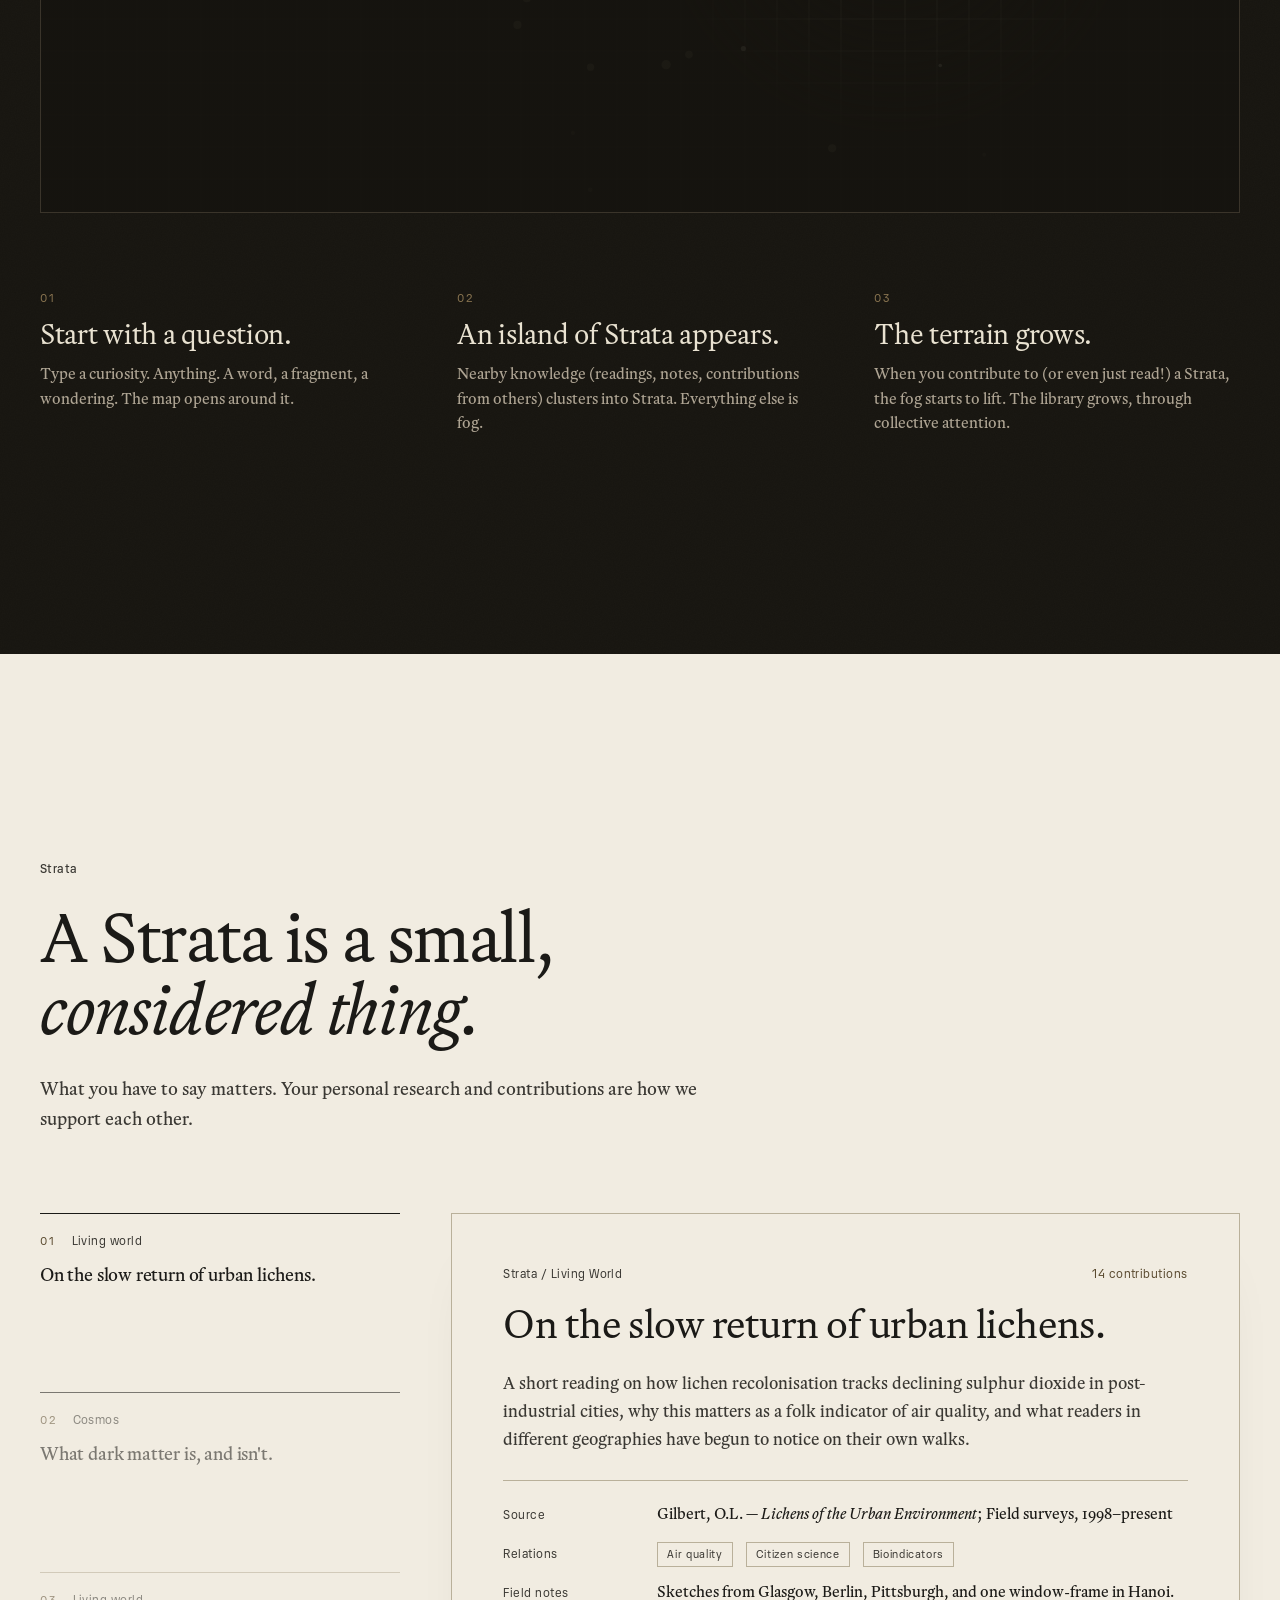
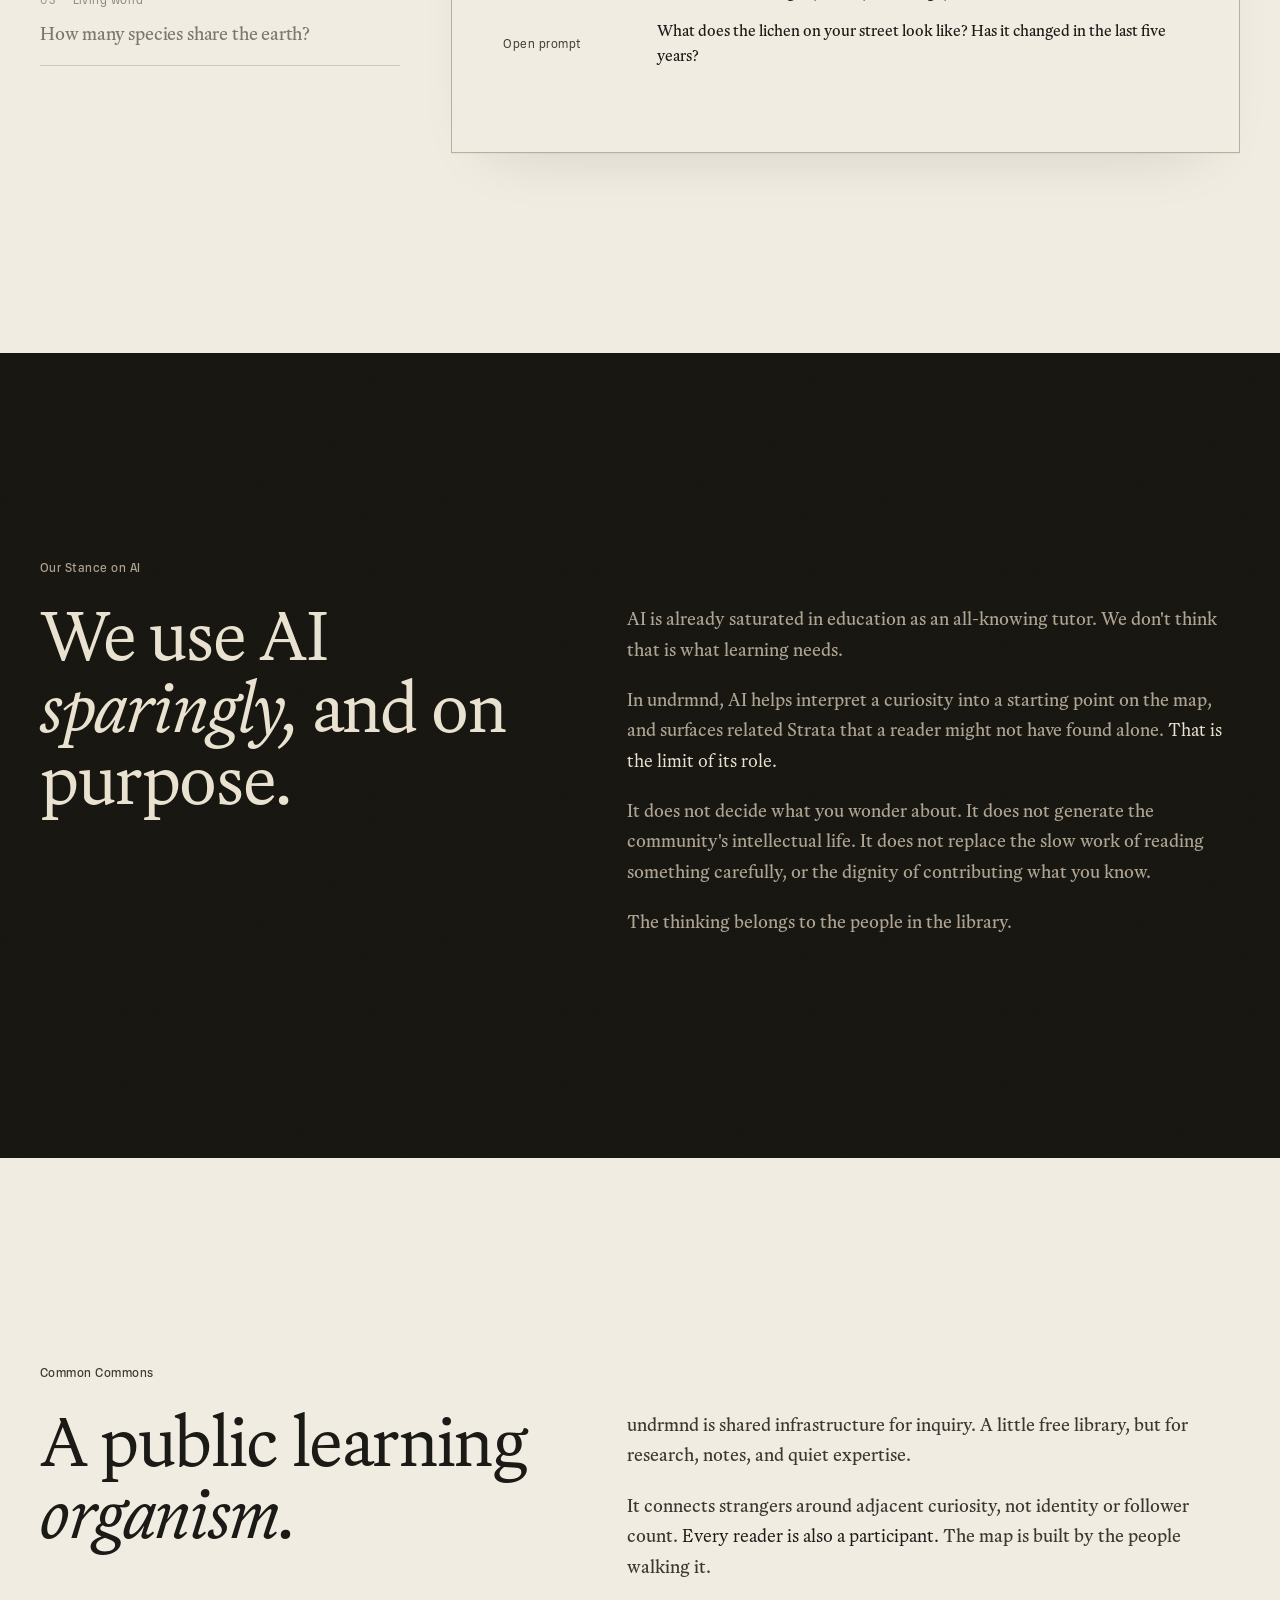
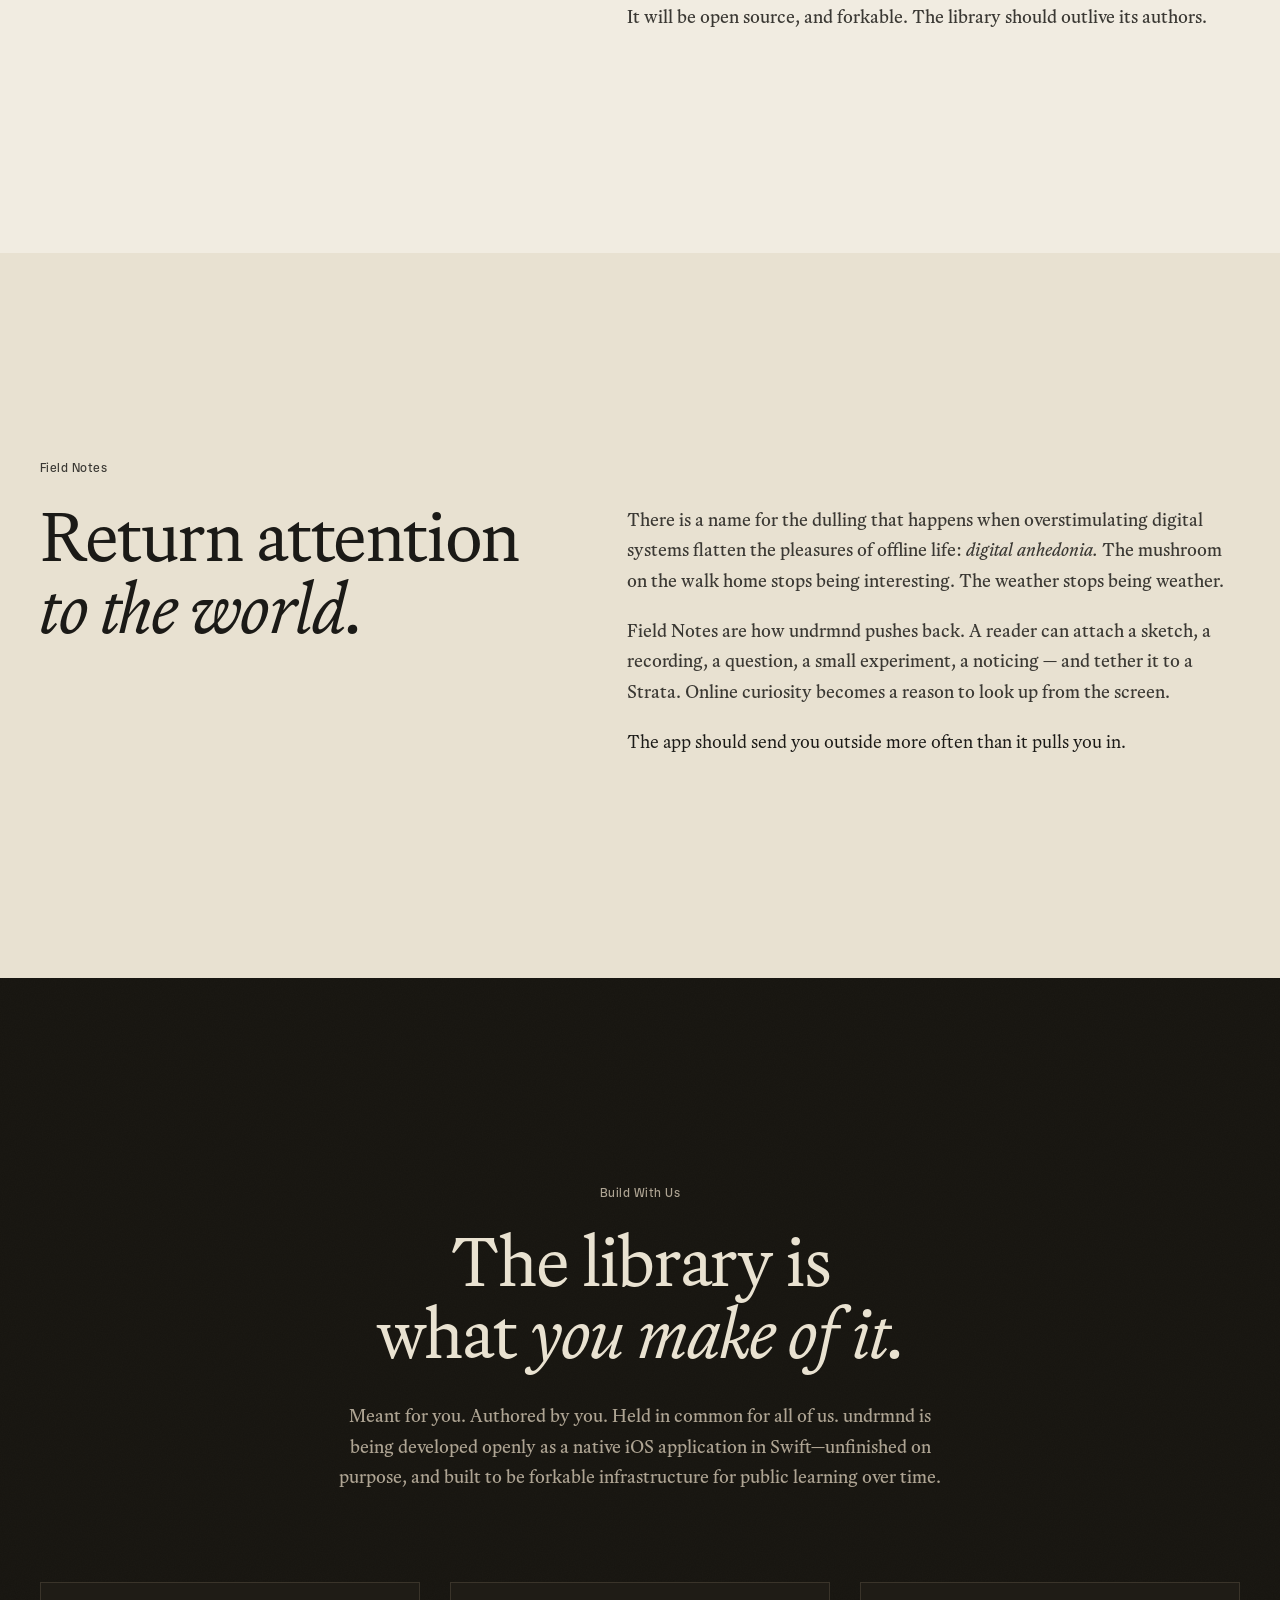
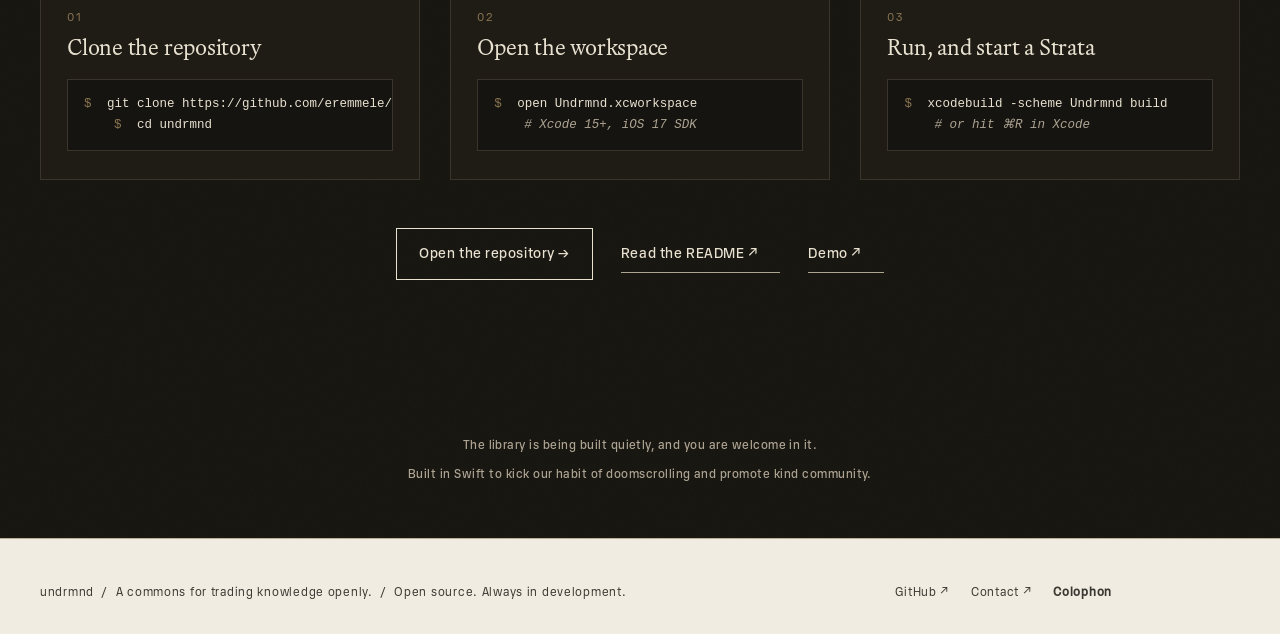
==== commit 285bf5f3: "typo" ====
--- a/index.html
+++ b/index.html
@@ -63,7 +63,7 @@
               <svg class="k-octicon" viewBox="0 0 16 16" aria-hidden="true" fill="currentColor">
                 <path d="M2 2.5A2.5 2.5 0 0 1 4.5 0h8.75a.75.75 0 0 1 .75.75v12.5a.75.75 0 0 1-.75.75h-2.5a.75.75 0 0 1 0-1.5h1.75v-2h-8a1 1 0 0 0-.714 1.7.75.75 0 1 1-1.072 1.05A2.495 2.495 0 0 1 2 11.5Zm10.5-1h-8a1 1 0 0 0-1 1v6.708A2.49 2.49 0 0 1 4.5 9h8ZM5 12.25a.25.25 0 0 1 .25-.25h3.5a.25.25 0 0 1 .25.25v3.25a.25.25 0 0 1-.4.2l-1.45-1.087a.25.25 0 0 0-.3 0L5.4 15.7a.25.25 0 0 1-.4-.2Z"/>
               </svg>
-              <span class="k-repo-path"><span class="k-org">undrmnd</span><span class="k-slash">/</span><span class="k-name">undrmnd</span></span>
+              <span class="k-repo-path"><span class="k-org">eremmele</span><span class="k-slash">/</span><span class="k-name">undrmnd</span></span>
               <span class="k-repo-vis">private</span>
             </div>
 
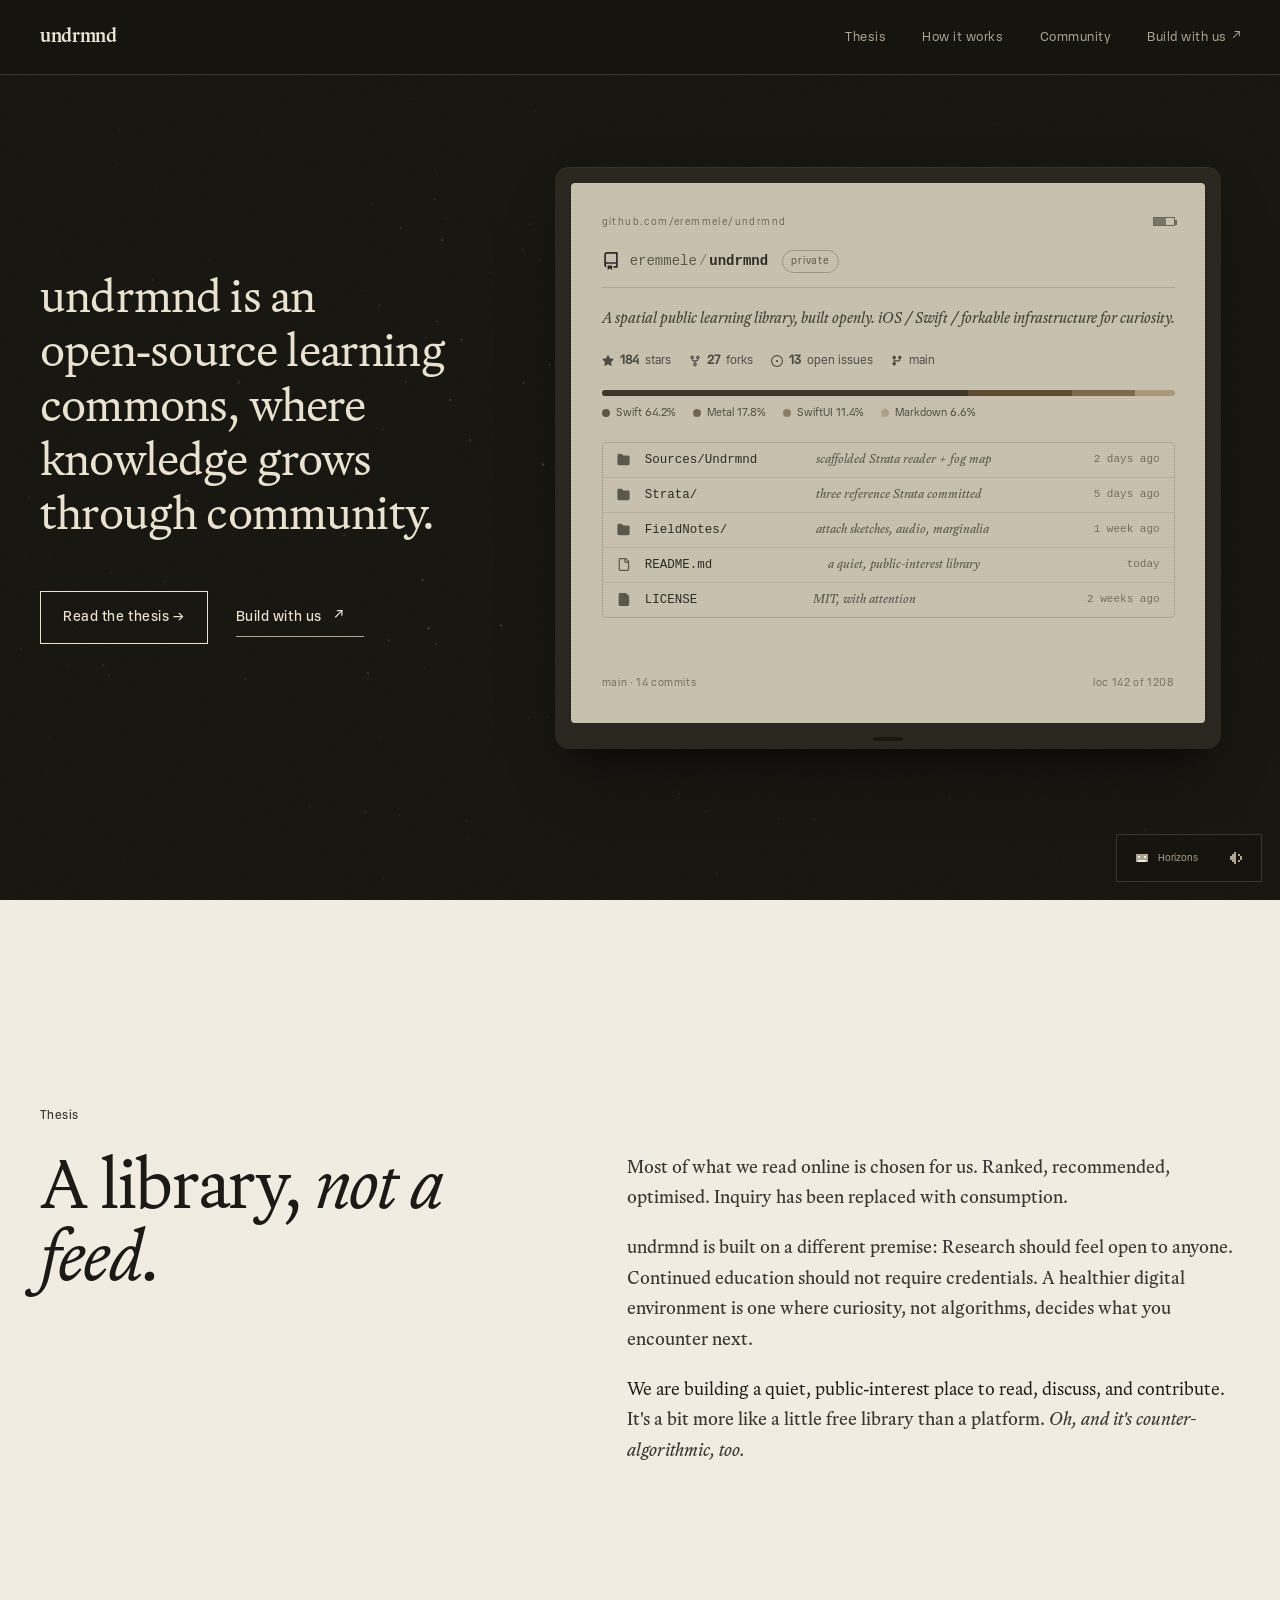
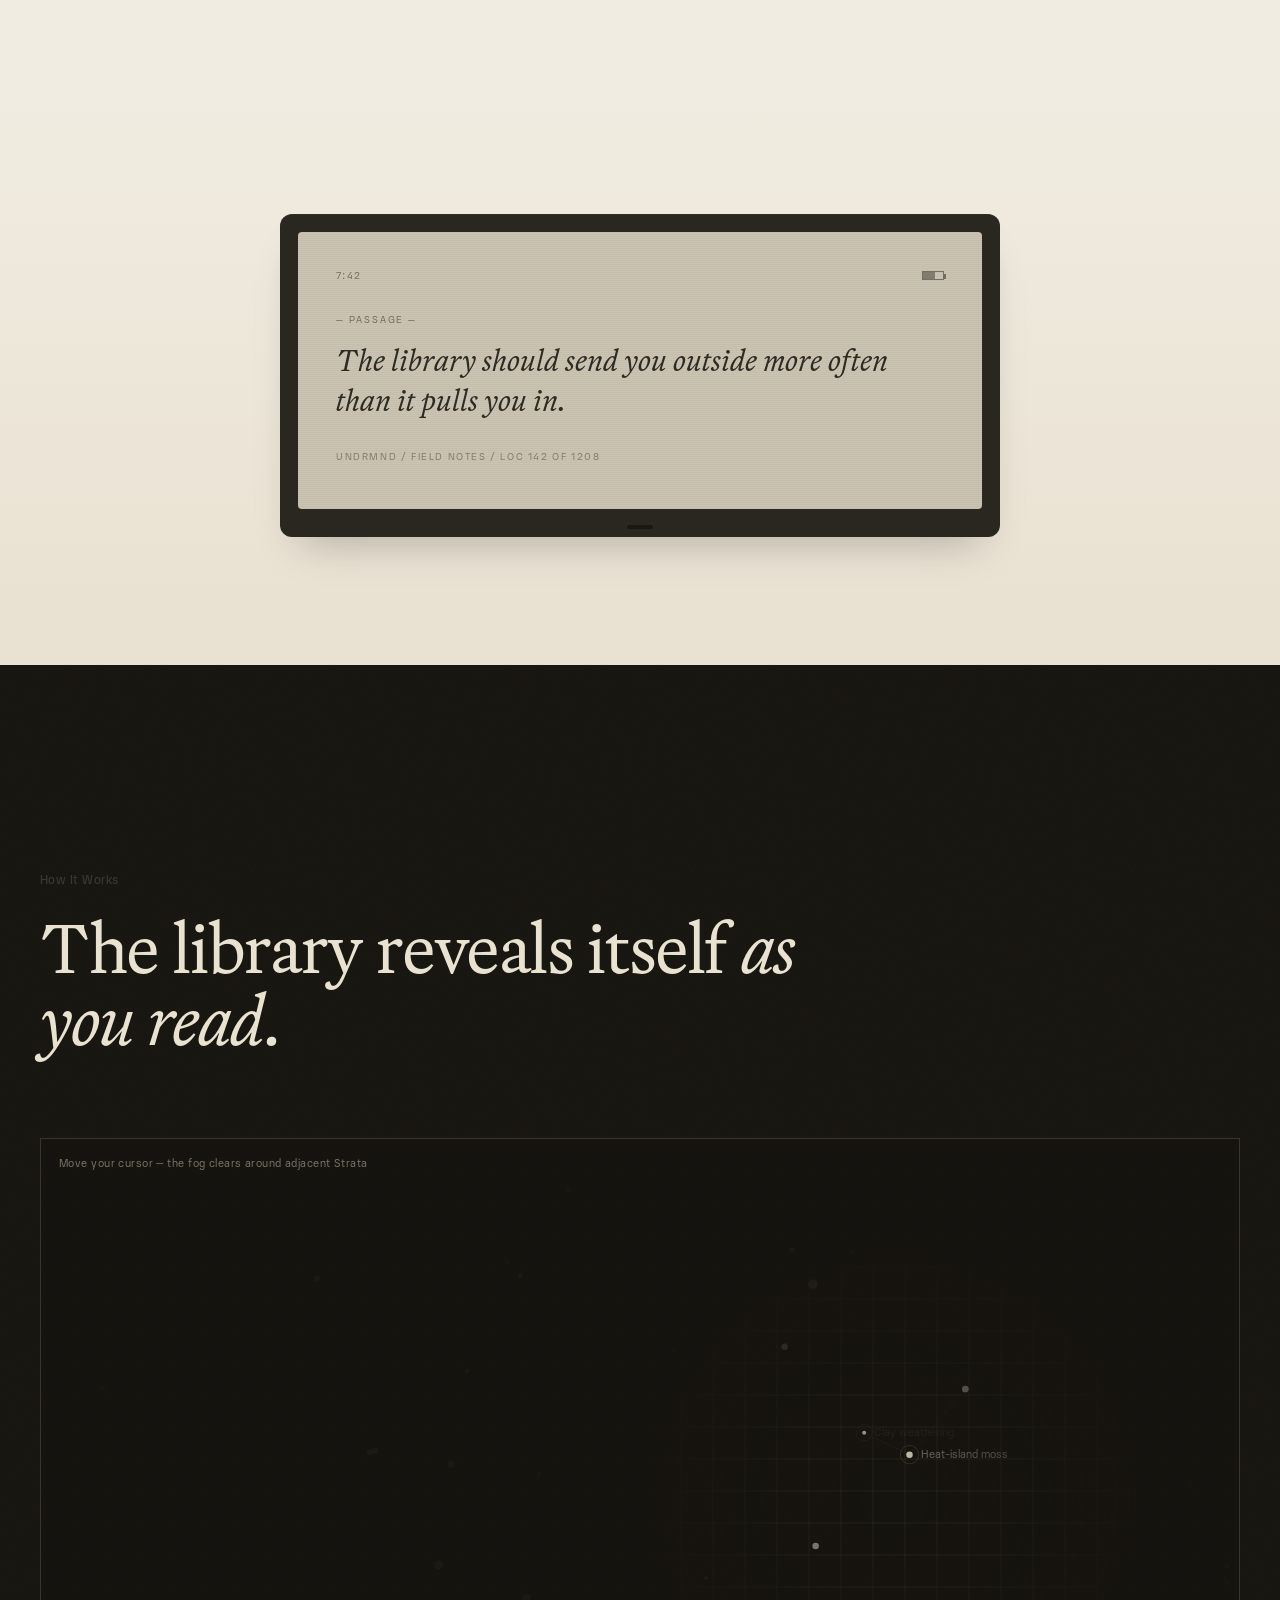
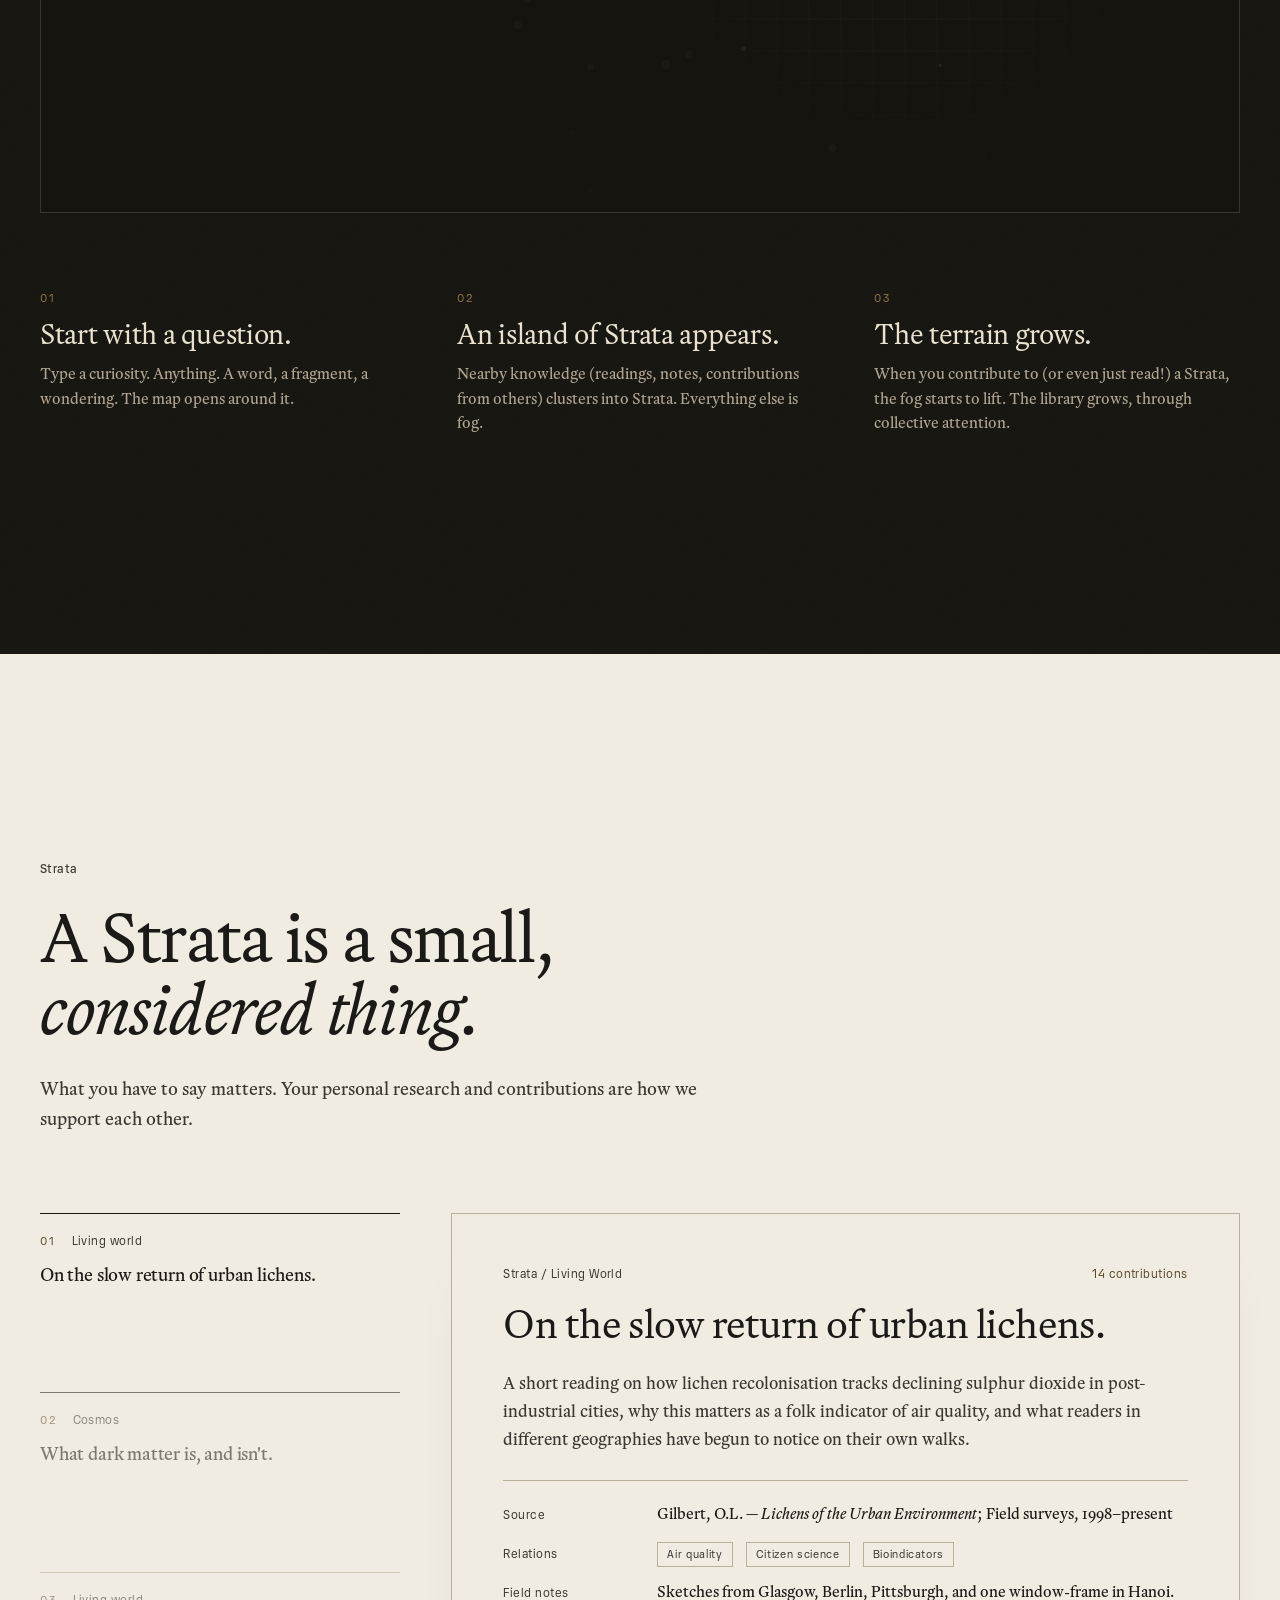
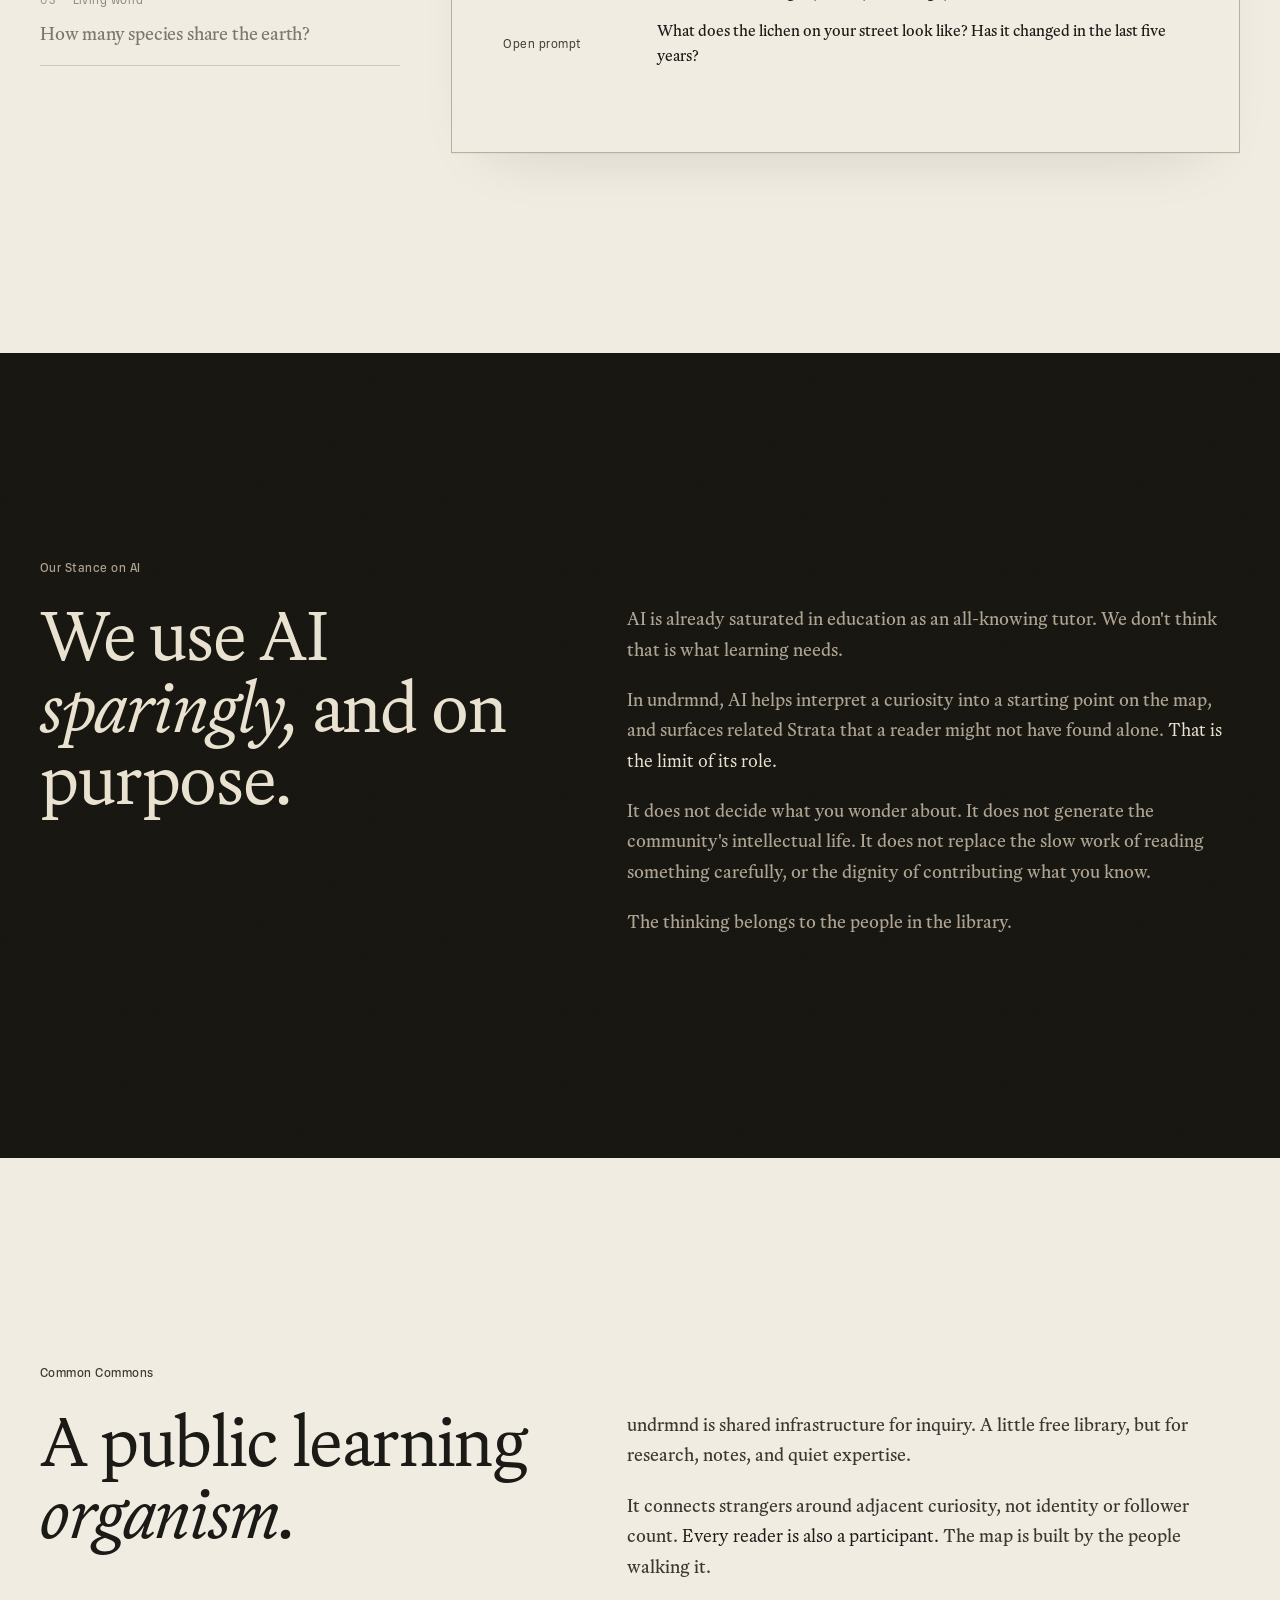
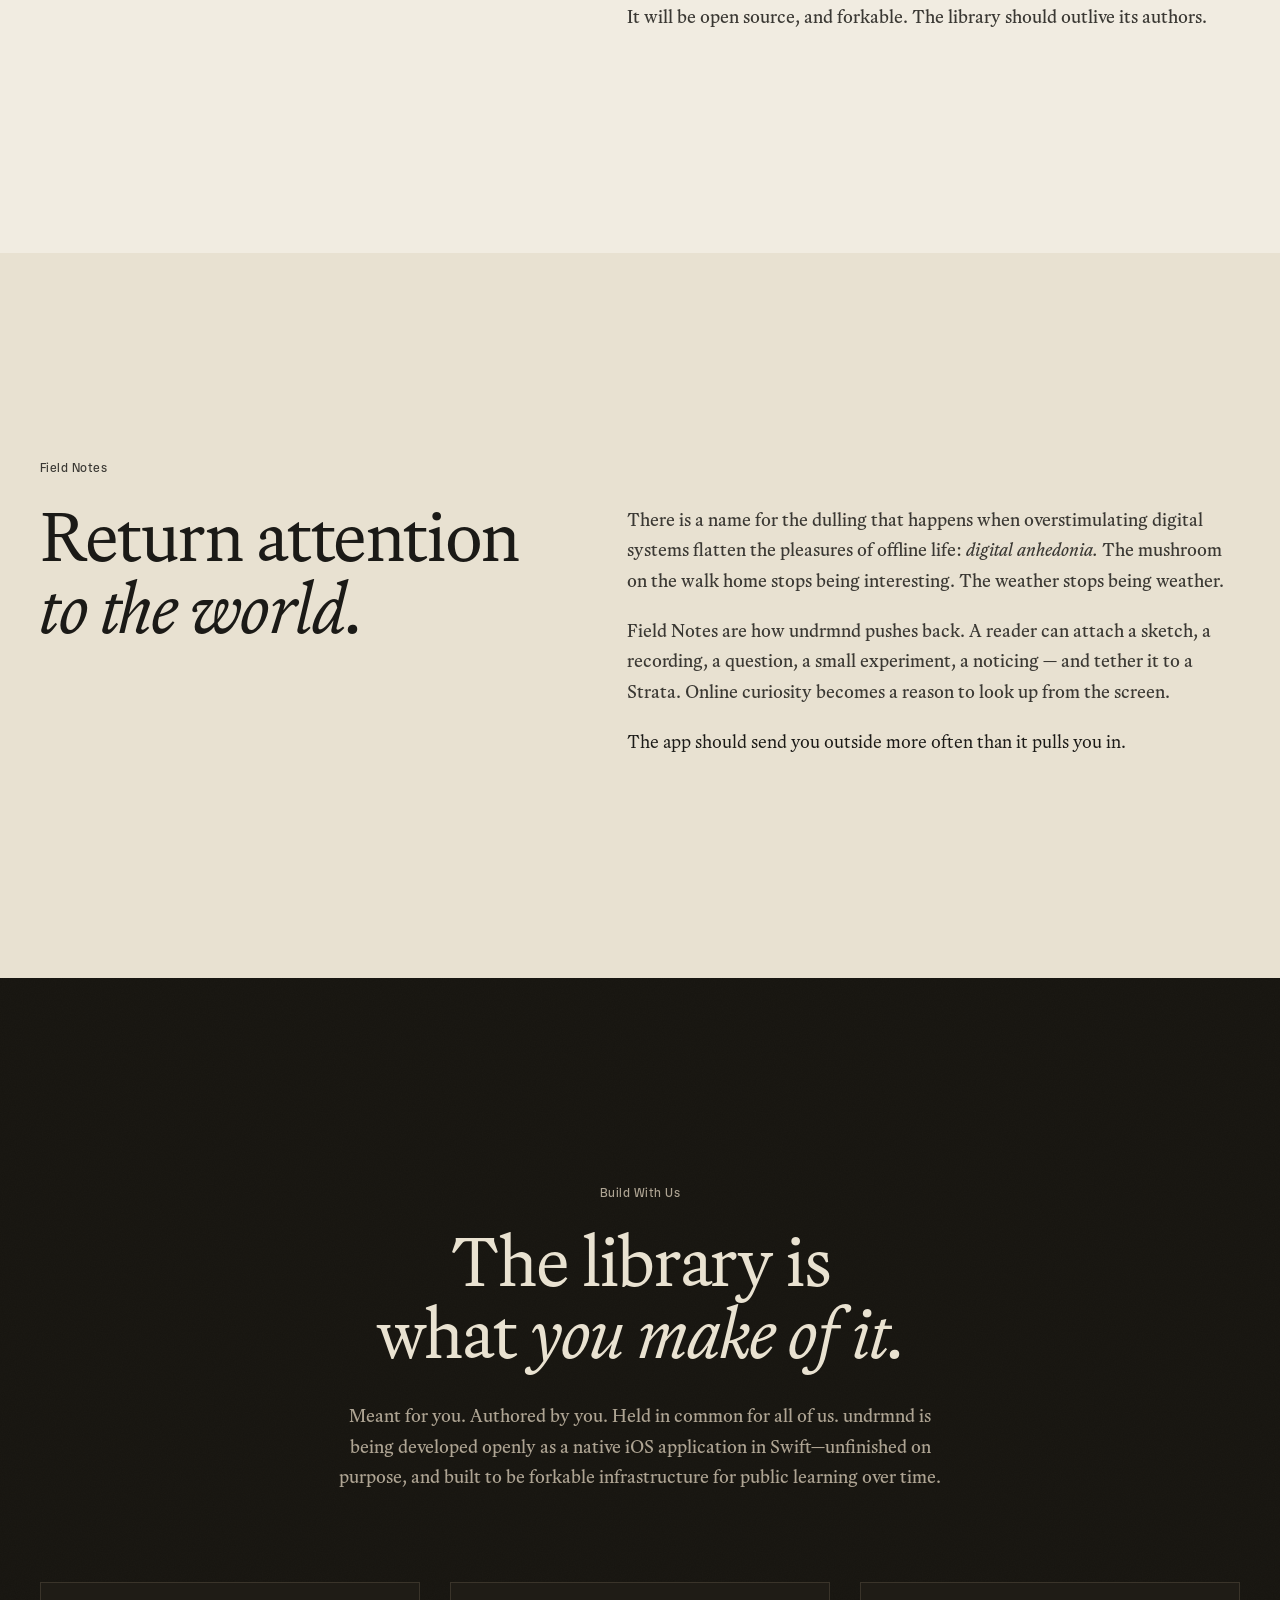
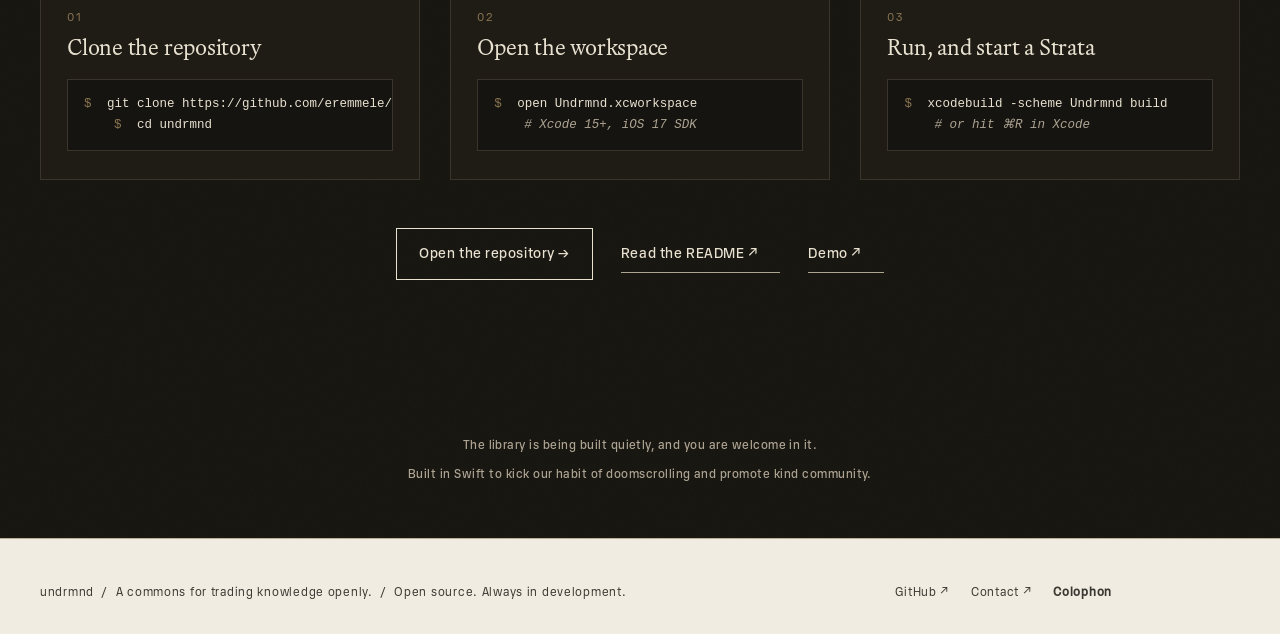
==== commit 9a900ff4: "start with horizons index fix" ====
--- a/index.html
+++ b/index.html
@@ -449,7 +449,7 @@
 
 <!-- //////// Sound dock (ty @smallbits) //////// -->
 <div class="sound-dock" id="sound-dock" role="group" aria-label="Ambient sound">
-  <button class="sd-btn sd-track" id="sd-track" data-track="brown" aria-label="Switch track">
+  <button class="sd-btn sd-track" id="sd-track" data-track="horizons" aria-label="Switch track">
     <!-- 8x8 pixel cassette / track swap glyph -->
     <svg viewBox="0 0 8 8" class="pix" aria-hidden="true">
       <rect x="1" y="2" width="6" height="4"/>
@@ -457,7 +457,7 @@
       <rect x="5" y="3" width="1" height="1" fill="var(--paper)"/>
       <rect x="2" y="5" width="4" height="1" fill="var(--paper)"/>
     </svg>
-    <span class="sd-label" id="sd-track-label">Brown</span>
+    <span class="sd-label" id="sd-track-label">Horizons</span>
   </button>
   <button class="sd-btn sd-mute" id="sd-mute" aria-pressed="false" aria-label="Mute ambient">
     <!-- speaker on (will swap to mute) -->
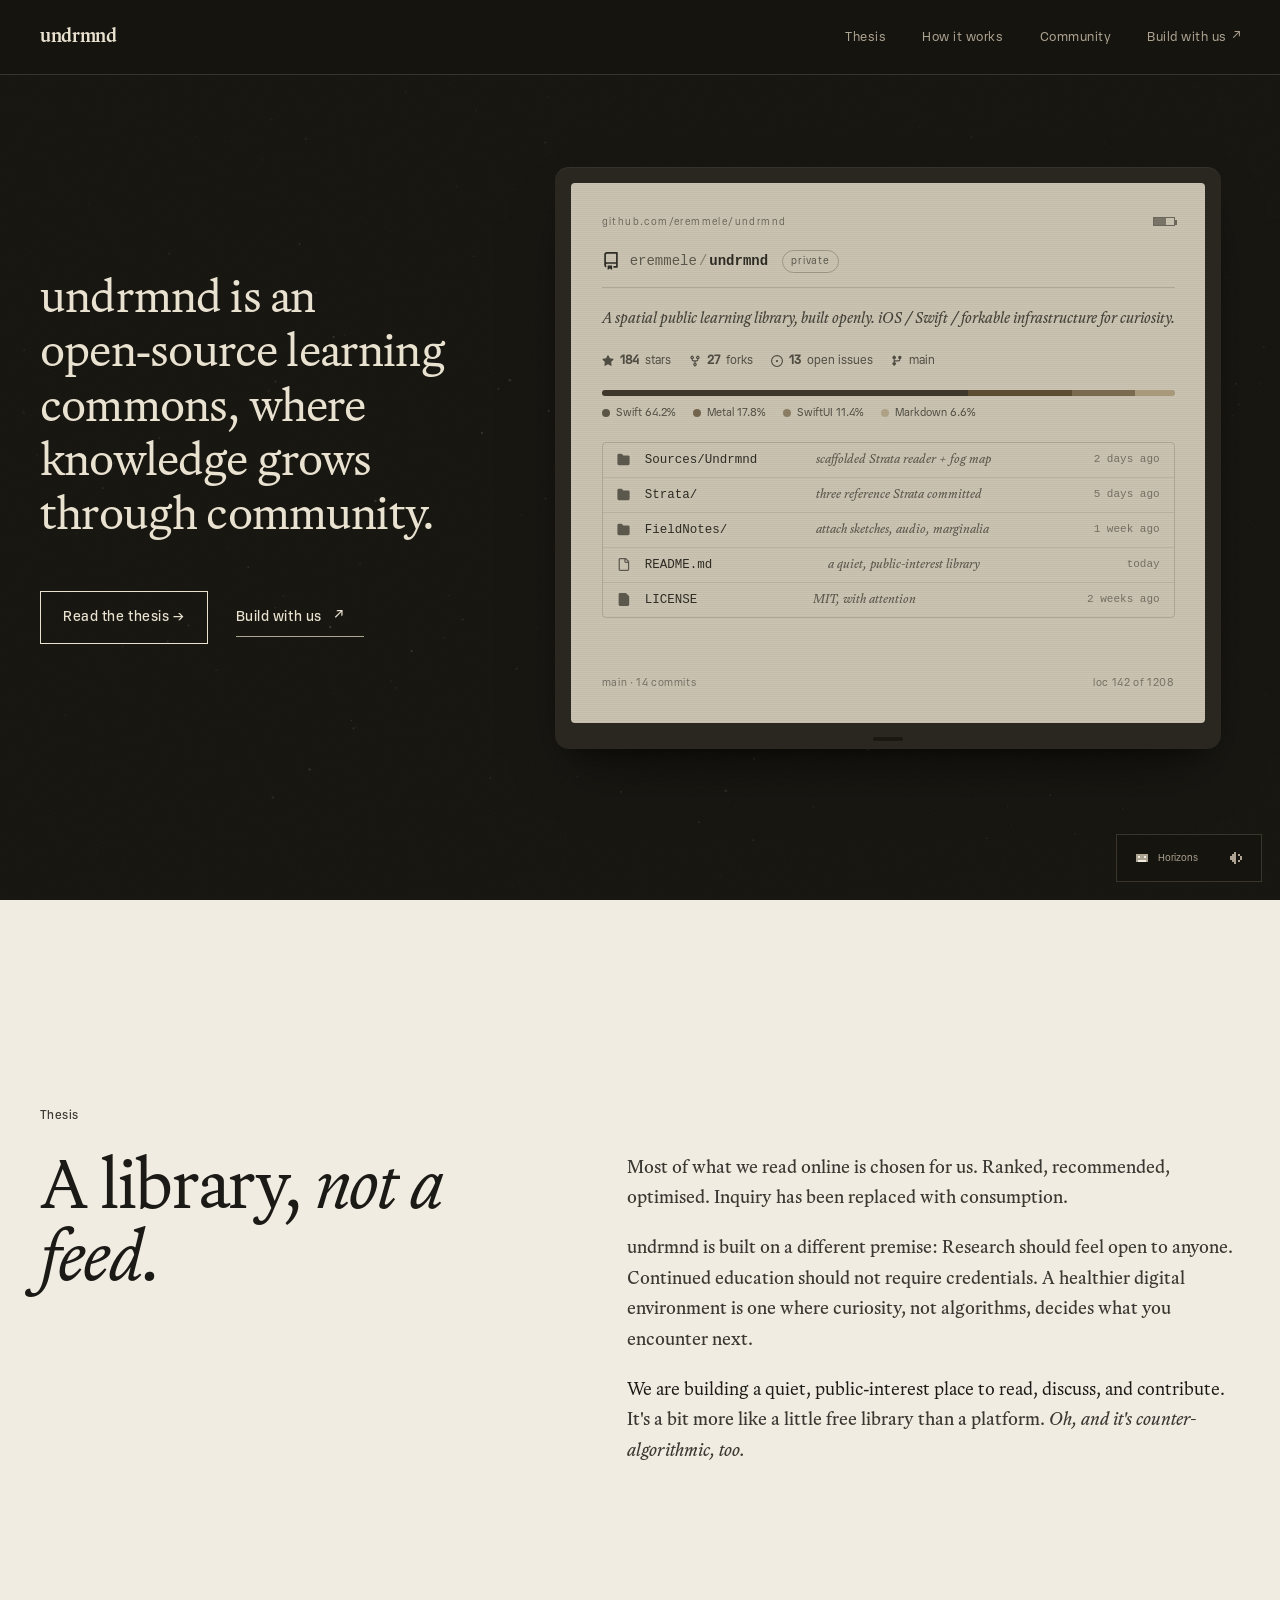
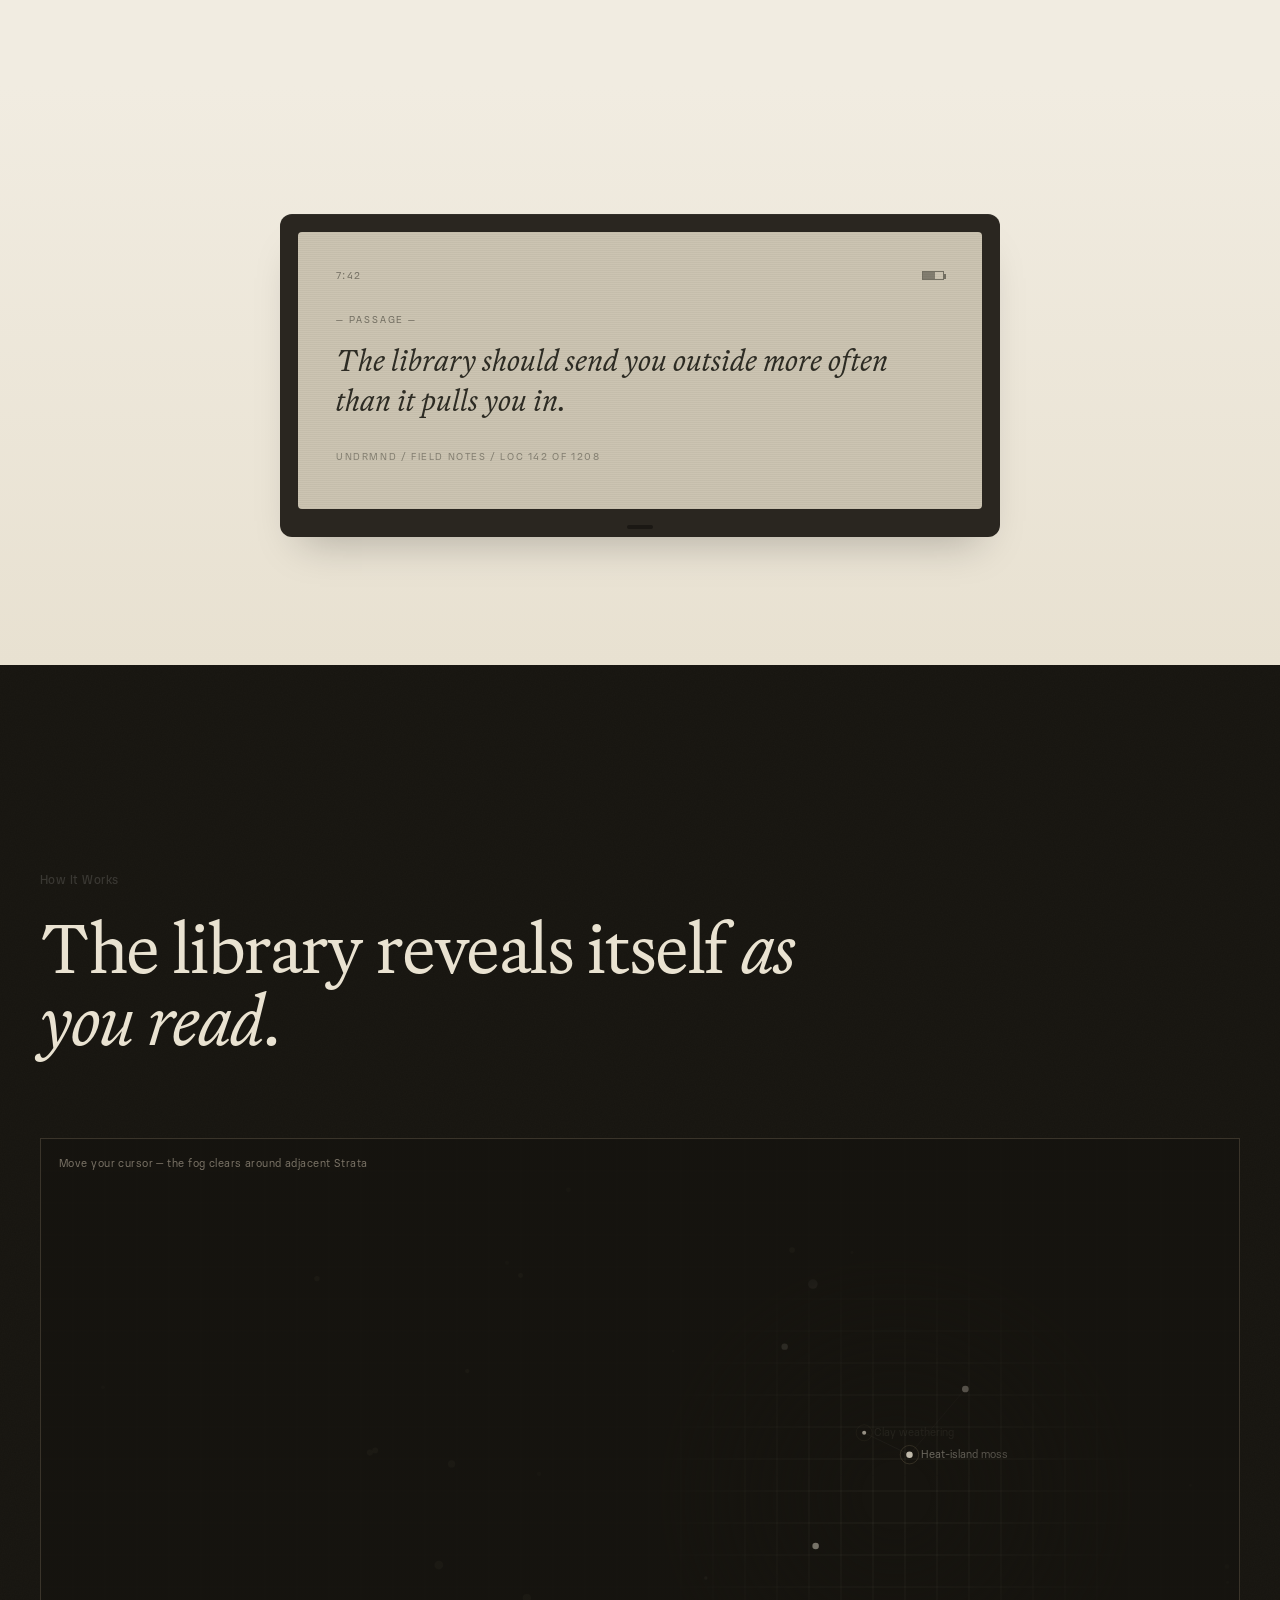
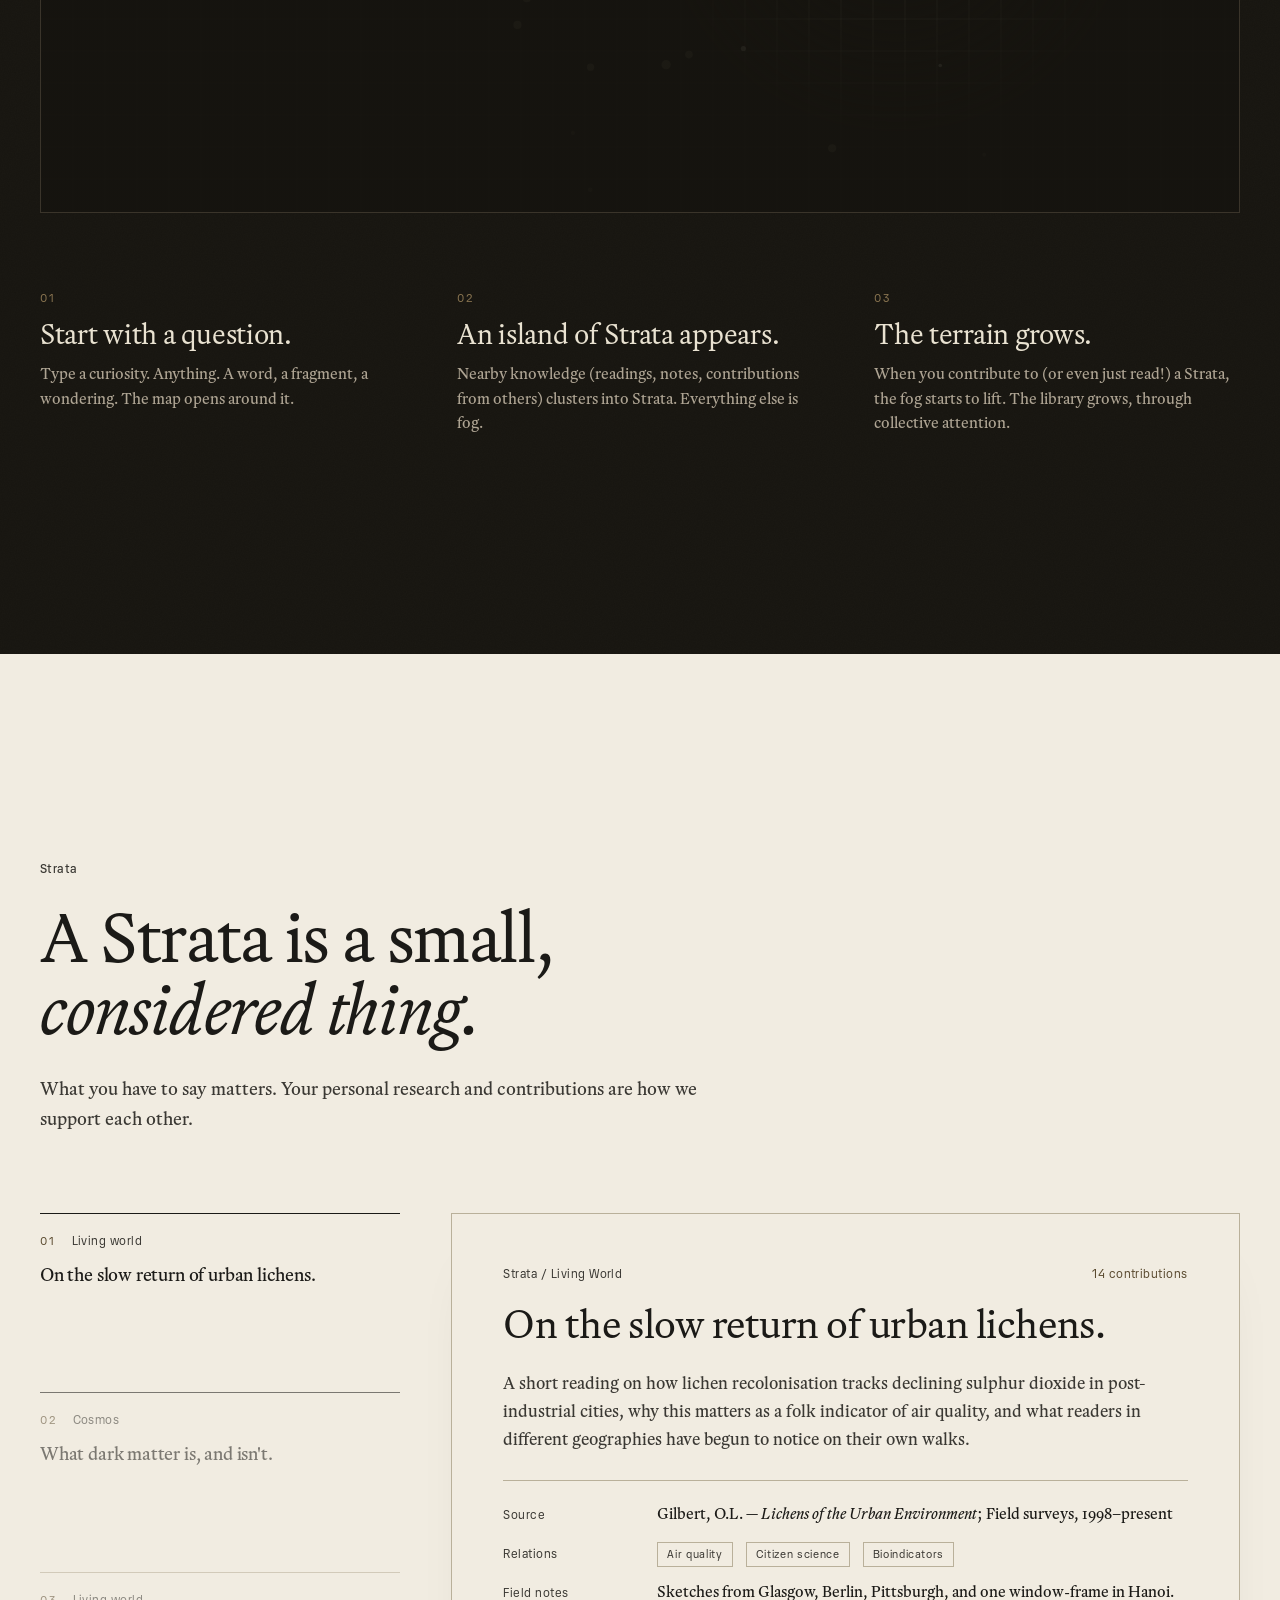
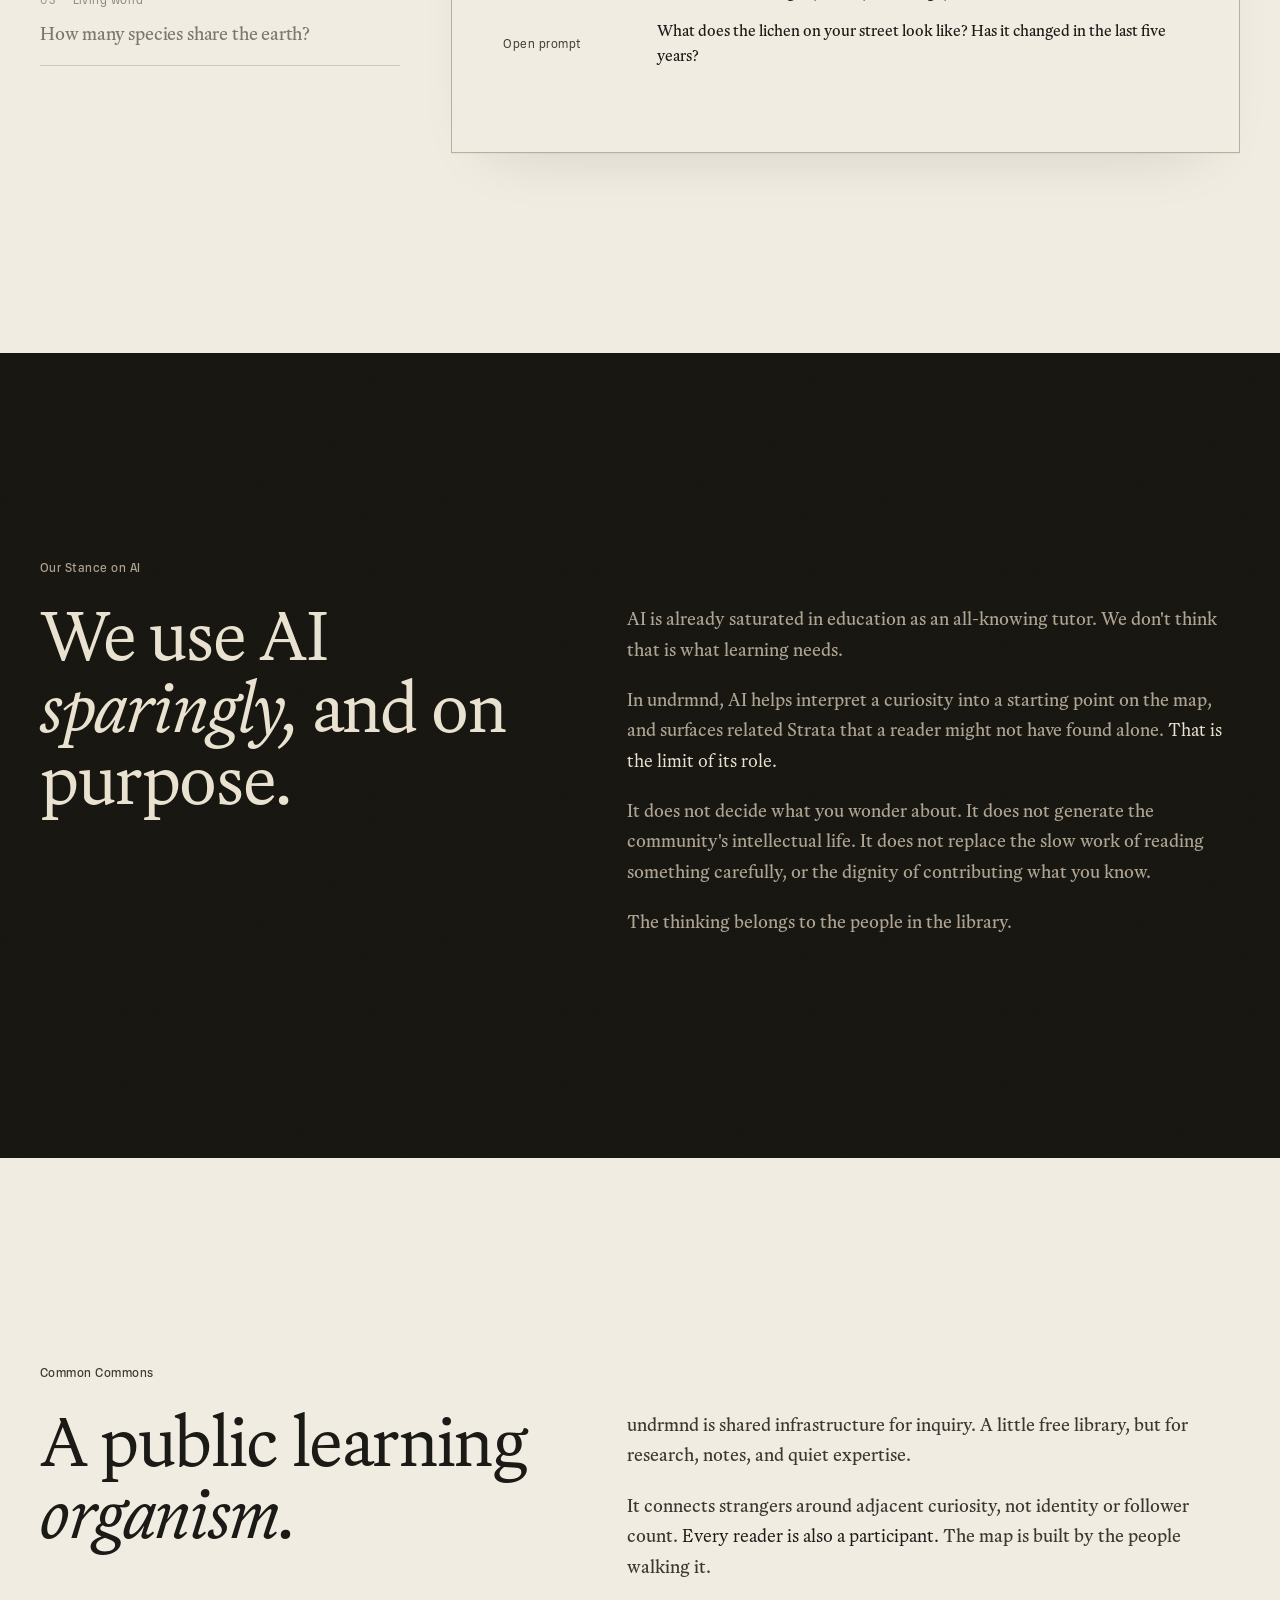
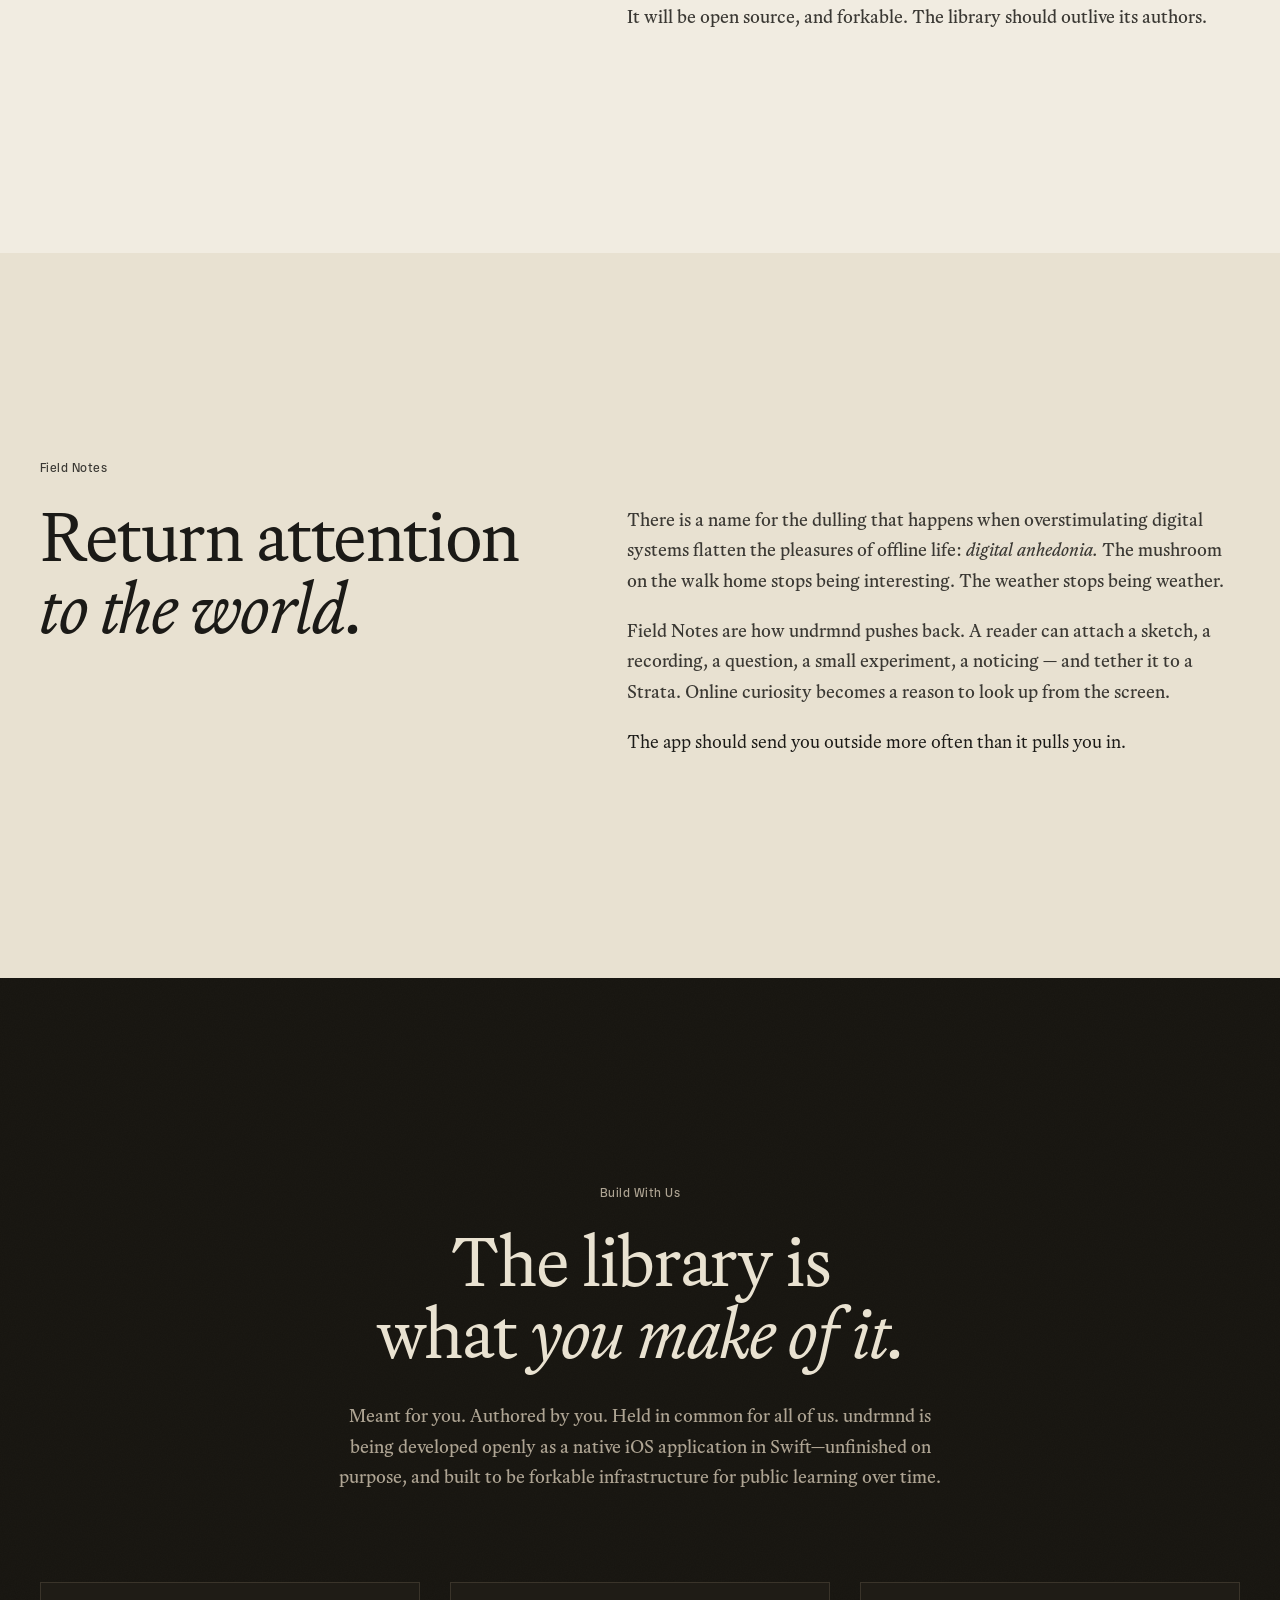
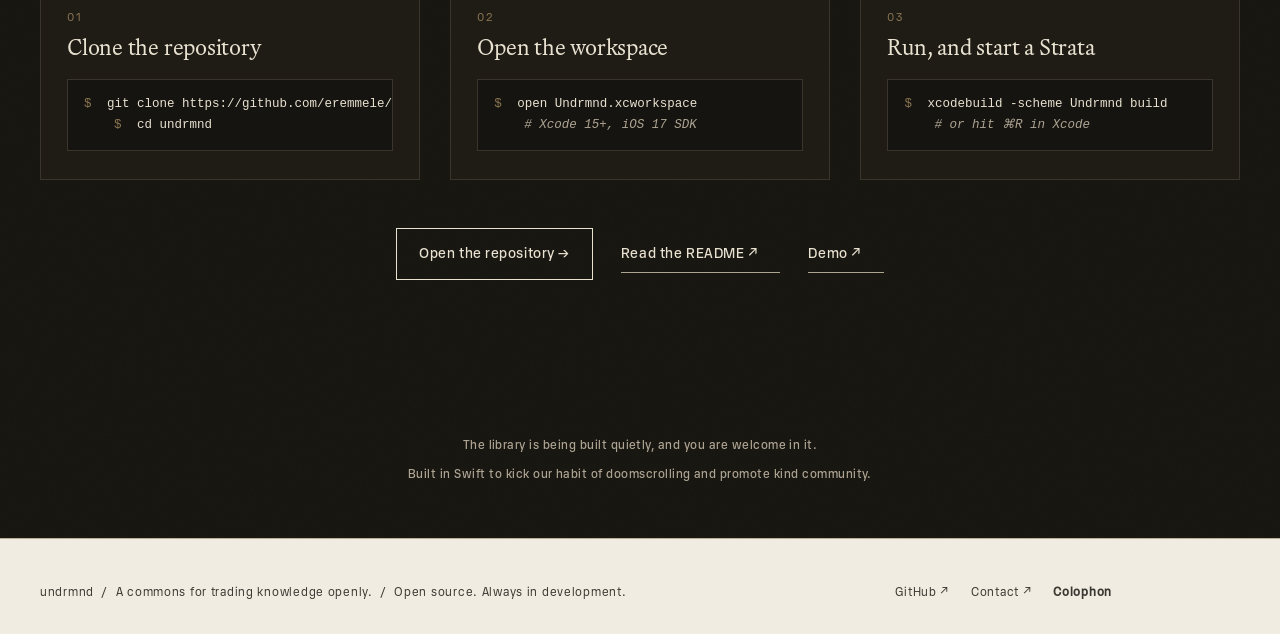
==== commit fcb1b70e: "demo link placeholder" ====
--- a/index.html
+++ b/index.html
@@ -420,7 +420,7 @@
     <div class="cta-row reveal">
       <a class="btn btn-on-dark" href="https://github.com/eremmele/undrmnd" data-link="repo">Open the repository →</a>
       <a class="btn btn-ghost btn-on-dark" href="https://github.com/eremmele/undrmnd/blob/main/README.md" data-link="readme">Read the README ↗</a>
-      <a class="btn btn-ghost btn-on-dark" href="#" data-link="issues">Demo ↗</a>
+      <a class="btn btn-ghost btn-on-dark" href="mailto:err698@g.harvard.edu?subject=I%27d%20like%20to%20be%20added%20to%20the%20private%20beta">Demo ↗</a>
     </div>
 
     
